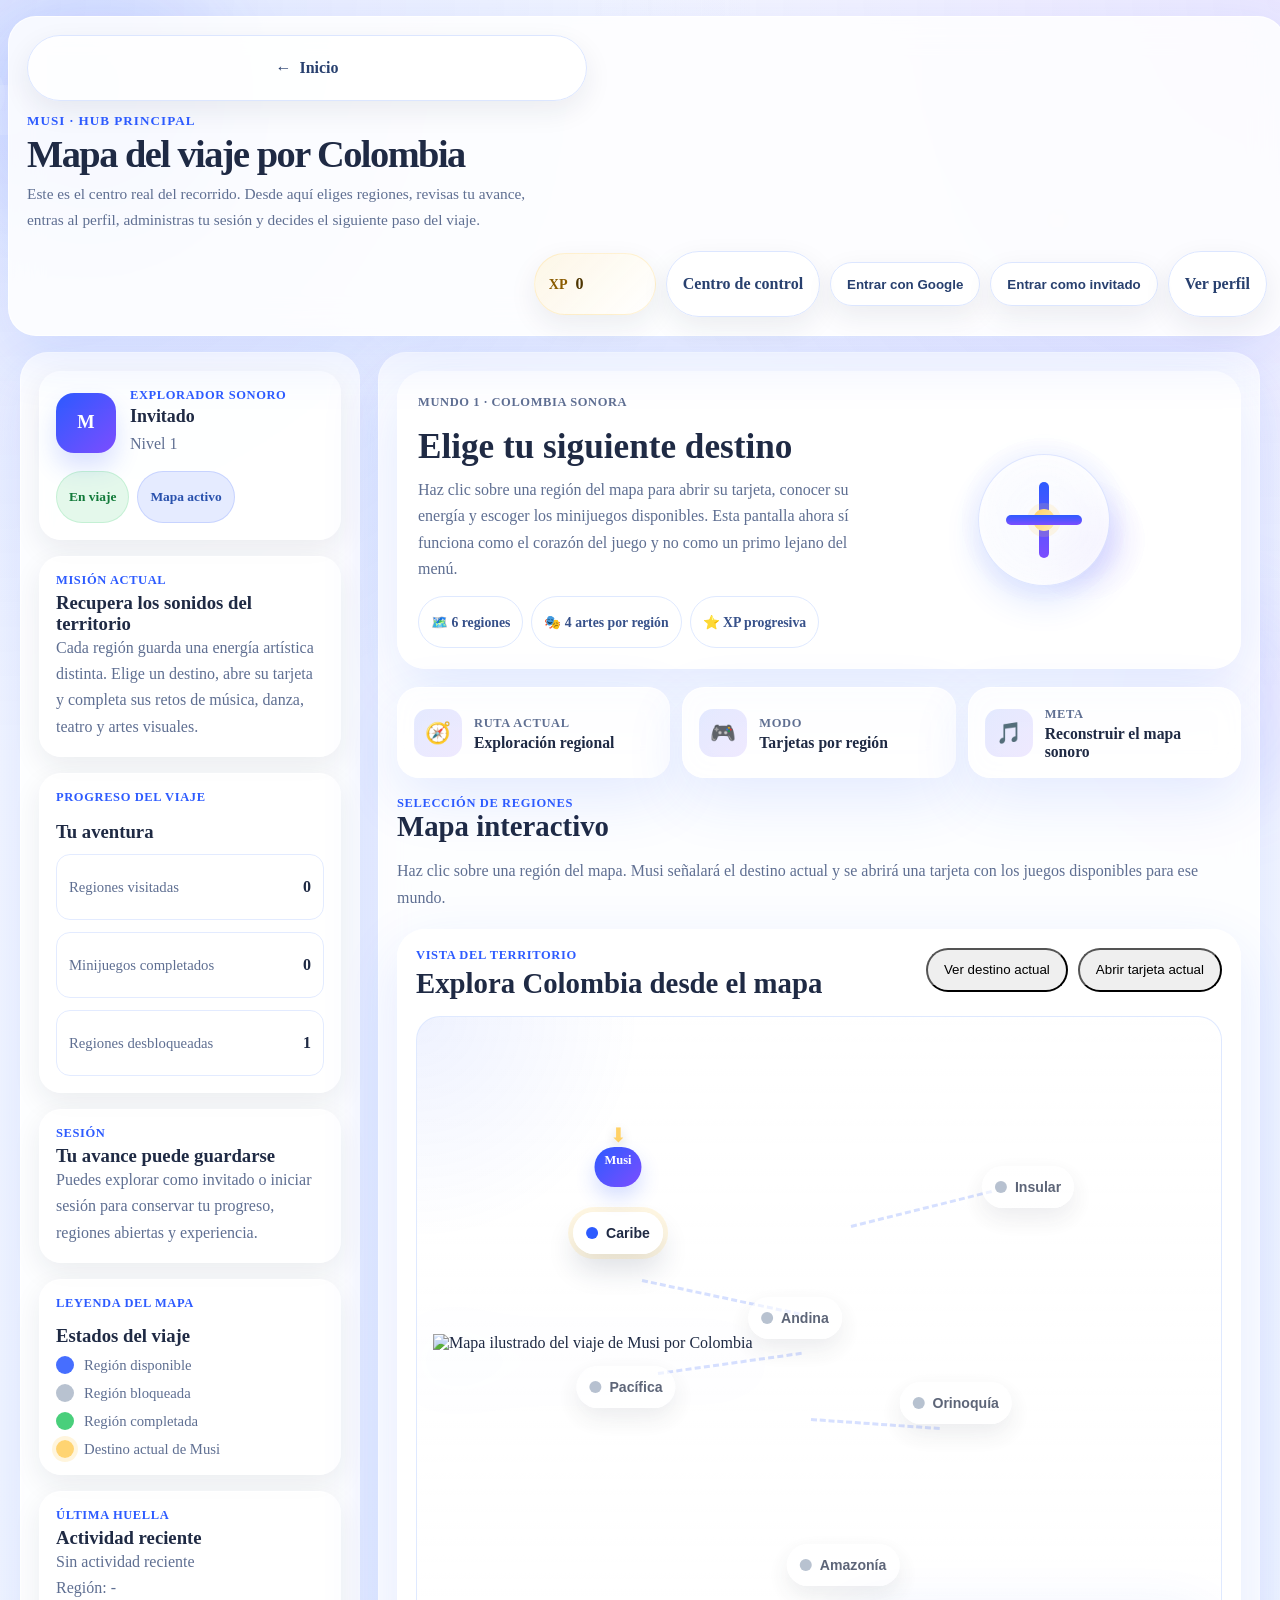
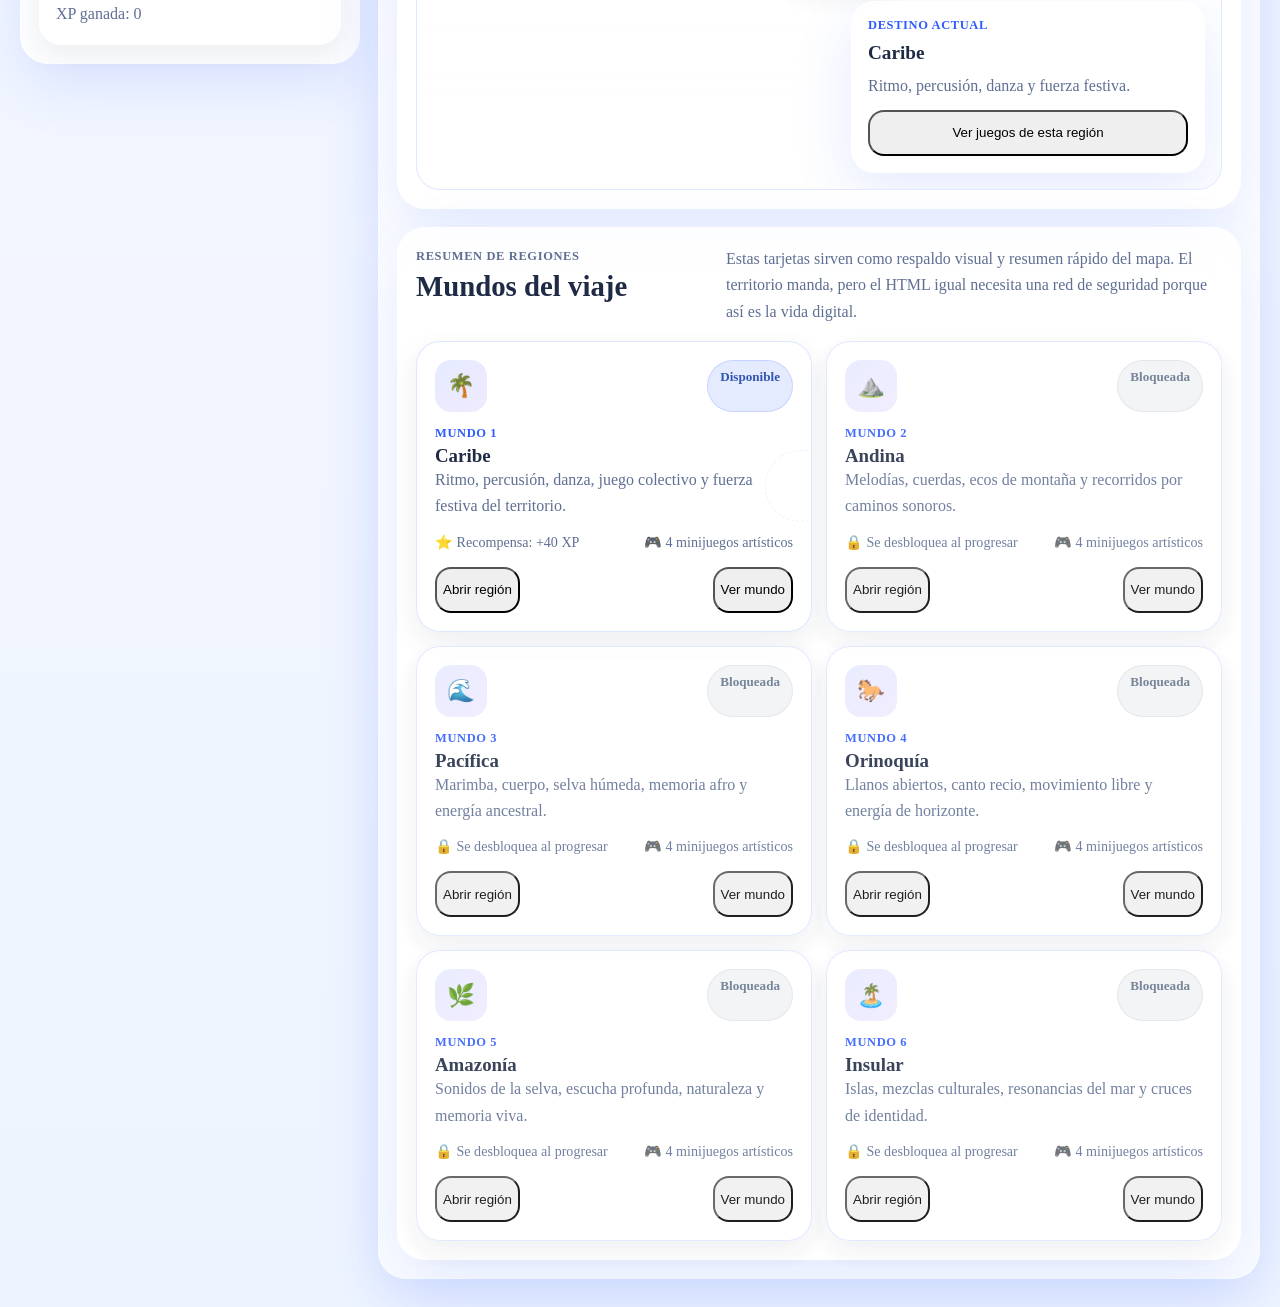
==== mapa.html @ c8068031 "Add files via upload" ====
<!DOCTYPE html>
<html lang="es">
<head>
  <meta charset="UTF-8" />
  <title>Musi | Mapa de aventura</title>
  <meta name="viewport" content="width=device-width, initial-scale=1.0" />
  <meta
    name="description"
    content="Explora el mapa de Musi y recorre las regiones de Colombia a través de minijuegos artísticos, progreso, sonido y descubrimiento cultural."
  />
  <meta name="theme-color" content="#2d5bff" />

  <!-- Estilos -->
  <link rel="stylesheet" href="css/styles.css" />
  <link rel="stylesheet" href="css/mapa.css" />
  <link rel="stylesheet" href="css/ui.css" />

  <!-- Fuentes -->
  <link rel="preconnect" href="https://fonts.googleapis.com" />
  <link rel="preconnect" href="https://fonts.gstatic.com" crossorigin />
  <link
    href="https://fonts.googleapis.com/css2?family=Fredoka:wght@400;500;600;700&family=Poppins:wght@300;400;500;600;700;800&display=swap"
    rel="stylesheet"
  />

  <!-- Favicon -->
  <link rel="icon" href="assets/favicon.png" />

  <style>
    :root {
      --map-page-text: #1f2a44;
      --map-page-text-soft: #5f6f92;
      --map-page-primary: #2d5bff;
      --map-page-violet: #7c4dff;
      --map-page-cyan: #11c5d9;
      --map-page-gold: #ffd166;
      --map-page-danger: #ef4444;
      --map-page-success: #22c55e;
      --map-page-warning: #f59e0b;

      --map-page-surface: rgba(255, 255, 255, 0.82);
      --map-page-surface-strong: rgba(255, 255, 255, 0.9);
      --map-page-border: rgba(255, 255, 255, 0.78);
      --map-page-shadow: 0 20px 60px rgba(45, 91, 255, 0.12);
      --map-page-shadow-soft: 0 10px 28px rgba(31, 42, 68, 0.08);

      --map-page-radius-xl: 28px;
      --map-page-radius-lg: 22px;
      --map-page-radius-md: 16px;
      --map-page-radius-sm: 12px;
    }

    body.map-page.game-map-page {
      color: var(--map-page-text);
      background:
        radial-gradient(circle at top left, rgba(45, 91, 255, 0.12), transparent 24%),
        radial-gradient(circle at top right, rgba(124, 77, 255, 0.10), transparent 22%),
        linear-gradient(180deg, #f6f8ff 0%, #eef4ff 100%);
    }

    body.map-page.is-routing {
      overflow: hidden;
      cursor: progress;
    }

    .map-scene-decor {
      position: fixed;
      inset: 0;
      z-index: 0;
      pointer-events: none;
      overflow: hidden;
    }

    .scene-cloud,
    .scene-glow,
    .scene-star {
      position: absolute;
      pointer-events: none;
    }

    .scene-cloud {
      width: 150px;
      height: 50px;
      border-radius: 999px;
      background: rgba(255, 255, 255, 0.46);
      box-shadow:
        28px -12px 0 6px rgba(255, 255, 255, 0.34),
        62px 4px 0 0 rgba(255, 255, 255, 0.4);
      opacity: 0.55;
      animation: mapCloudDrift 28s linear infinite;
    }

    .cloud-1 { top: 9%; left: -14%; }
    .cloud-2 { top: 22%; left: -18%; transform: scale(0.86); animation-duration: 34s; }
    .cloud-3 { top: 14%; right: -16%; transform: scale(0.74); animation-duration: 30s; }

    .scene-glow {
      border-radius: 50%;
      filter: blur(42px);
      opacity: 0.54;
    }

    .glow-1 {
      width: 260px;
      height: 260px;
      top: -26px;
      left: -30px;
      background: rgba(45, 91, 255, 0.16);
      animation: mapFloatGlow 12s ease-in-out infinite;
    }

    .glow-2 {
      width: 220px;
      height: 220px;
      right: -40px;
      bottom: 10%;
      background: rgba(124, 77, 255, 0.14);
      animation: mapFloatGlow 15s ease-in-out infinite reverse;
    }

    .scene-star {
      width: 8px;
      height: 8px;
      border-radius: 50%;
      background: rgba(255, 220, 150, 0.95);
      box-shadow: 0 0 12px rgba(255, 215, 140, 0.8);
      animation: mapTwinkle 3.4s ease-in-out infinite;
    }

    .star-1 { top: 16%; left: 16%; }
    .star-2 { top: 24%; right: 17%; animation-delay: 0.7s; }
    .star-3 { top: 34%; right: 24%; animation-delay: 1.2s; }
    .star-4 { top: 54%; left: 10%; animation-delay: 1.6s; }

    .map-header.game-hud {
      position: relative;
      z-index: 2;
      width: min(1400px, calc(100% - 24px));
      margin: 16px auto 0;
      padding: 18px;
      border-radius: var(--map-page-radius-xl);
      background: var(--map-page-surface);
      border: 1px solid var(--map-page-border);
      box-shadow: var(--map-page-shadow);
      backdrop-filter: blur(16px);
      -webkit-backdrop-filter: blur(16px);
      display: flex;
      align-items: flex-start;
      justify-content: space-between;
      gap: 18px;
      flex-wrap: wrap;
    }

    .hud-left {
      display: grid;
      gap: 12px;
      min-width: min(100%, 560px);
    }

    .hud-right {
      display: flex;
      align-items: center;
      justify-content: flex-end;
      gap: 10px;
      flex-wrap: wrap;
      margin-left: auto;
    }

    .hud-back-link,
    .hud-profile-link,
    .hud-utility-link,
    .hud-btn,
    .hud-primary-btn {
      min-height: 44px;
      display: inline-flex;
      align-items: center;
      justify-content: center;
      gap: 8px;
      padding: 10px 16px;
      border-radius: 999px;
      text-decoration: none;
      font-weight: 700;
      transition:
        transform 0.2s ease,
        box-shadow 0.2s ease,
        background-color 0.2s ease,
        border-color 0.2s ease,
        color 0.2s ease;
    }

    .hud-back-link,
    .hud-profile-link,
    .hud-utility-link,
    .hud-btn {
      color: #28406f;
      background: rgba(255, 255, 255, 0.78);
      border: 1px solid #dce6ff;
      box-shadow: var(--map-page-shadow-soft);
    }

    .hud-primary-btn {
      color: white;
      border: none;
      background: linear-gradient(135deg, var(--map-page-primary), var(--map-page-violet));
      box-shadow: 0 14px 28px rgba(45, 91, 255, 0.2);
      cursor: pointer;
    }

    .hud-back-link:hover,
    .hud-profile-link:hover,
    .hud-utility-link:hover,
    .hud-btn:hover,
    .hud-primary-btn:hover {
      transform: translateY(-1px);
    }

    .hud-back-icon {
      font-size: 1rem;
      line-height: 1;
    }

    .brand-block {
      display: grid;
      gap: 6px;
    }

    .brand-kicker {
      margin: 0;
      color: var(--map-page-primary);
      font-size: 0.82rem;
      font-weight: 800;
      letter-spacing: 0.08em;
      text-transform: uppercase;
    }

    .brand-title {
      margin: 0;
      font-size: clamp(1.6rem, 3vw, 2.5rem);
      line-height: 1.04;
      letter-spacing: -0.04em;
      color: var(--map-page-text);
    }

    .brand-subtitle {
      margin: 0;
      color: var(--map-page-text-soft);
      max-width: 70ch;
      line-height: 1.7;
      font-size: 0.96rem;
    }

    .xp-box-hud {
      min-width: 92px;
      min-height: 44px;
      padding: 8px 14px;
      border-radius: 999px;
      background: linear-gradient(135deg, rgba(255, 209, 102, 0.16), rgba(255, 255, 255, 0.9));
      border: 1px solid rgba(255, 209, 102, 0.26);
      box-shadow: var(--map-page-shadow-soft);
      display: inline-flex;
      align-items: center;
      gap: 8px;
    }

    .xp-label {
      color: #8a5b00;
      font-weight: 700;
      font-size: 0.88rem;
    }

    .xp-value {
      color: #4d3500;
      font-size: 1rem;
    }

    .hidden {
      display: none !important;
    }

    .map-layout.game-map-layout {
      position: relative;
      z-index: 1;
      width: min(1400px, calc(100% - 24px));
      margin: 16px auto 28px;
      display: grid;
      grid-template-columns: 340px minmax(0, 1fr);
      gap: 18px;
      align-items: start;
    }

    .player-sidebar,
    .map-board,
    .map-hero-card,
    .map-stat-card,
    .interactive-map-panel,
    .regions-summary-panel,
    .map-quick-card {
      background: var(--map-page-surface);
      border: 1px solid var(--map-page-border);
      box-shadow: var(--map-page-shadow);
      backdrop-filter: blur(14px);
      -webkit-backdrop-filter: blur(14px);
    }

    .player-sidebar {
      border-radius: var(--map-page-radius-xl);
      padding: 18px;
      display: grid;
      gap: 16px;
      position: sticky;
      top: 16px;
    }

    .map-main {
      min-width: 0;
    }

    .map-board.adventure-board {
      border-radius: var(--map-page-radius-xl);
      padding: 18px;
      display: grid;
      gap: 18px;
    }

    .player-card.hero-player-card,
    .story-panel,
    .progress-panel,
    .legend-panel,
    .recent-activity-panel,
    .session-panel {
      border-radius: var(--map-page-radius-lg);
      background: rgba(255, 255, 255, 0.74);
      border: 1px solid rgba(255, 255, 255, 0.8);
      box-shadow: var(--map-page-shadow-soft);
      padding: 16px;
    }

    .player-card-top {
      display: grid;
      grid-template-columns: auto 1fr;
      gap: 14px;
      align-items: center;
    }

    .avatar-circle {
      width: 60px;
      height: 60px;
      border-radius: 18px;
      display: grid;
      place-items: center;
      background: linear-gradient(135deg, var(--map-page-primary), var(--map-page-violet));
      color: #fff;
      font-weight: 800;
      font-size: 1.15rem;
      box-shadow: 0 14px 24px rgba(45, 91, 255, 0.18);
      overflow: hidden;
      text-transform: uppercase;
    }

    .avatar-circle img {
      width: 100%;
      height: 100%;
      object-fit: cover;
    }

    .player-meta {
      display: grid;
      gap: 4px;
      min-width: 0;
    }

    .player-label,
    .panel-kicker,
    .map-kicker,
    .quick-card-kicker,
    .modal-kicker,
    .region-world-label,
    .map-stat-label {
      margin: 0;
      color: var(--map-page-primary);
      font-size: 0.78rem;
      font-weight: 800;
      letter-spacing: 0.05em;
      text-transform: uppercase;
    }

    .player-name,
    .quick-card-title,
    .regions-main-title,
    .modal-title {
      margin: 0;
      line-height: 1.08;
      color: var(--map-page-text);
    }

    .player-name {
      font-size: 1.12rem;
      overflow-wrap: anywhere;
    }

    .player-level,
    .region-text,
    .quick-card-text,
    .modal-text,
    .story-panel p,
    .session-panel p,
    .recent-activity-panel p,
    .map-hero-copy p,
    .regions-main-text,
    .regions-summary-header p,
    .map-stat-card p {
      margin: 0;
      color: var(--map-page-text-soft);
      line-height: 1.65;
    }

    .player-status-strip {
      margin-top: 14px;
      display: flex;
      flex-wrap: wrap;
      gap: 8px;
    }

    .status-pill {
      min-height: 34px;
      padding: 8px 12px;
      border-radius: 999px;
      font-size: 0.84rem;
      font-weight: 700;
      display: inline-flex;
      align-items: center;
      gap: 8px;
    }

    .status-online {
      background: rgba(34, 197, 94, 0.12);
      color: #117a39;
      border: 1px solid rgba(34, 197, 94, 0.16);
    }

    .status-world {
      background: rgba(45, 91, 255, 0.12);
      color: #2951ad;
      border: 1px solid rgba(45, 91, 255, 0.16);
    }

    .progress-panel {
      display: grid;
      gap: 12px;
    }

    .progress-panel h3,
    .story-panel h3,
    .legend-panel h3,
    .recent-activity-panel h3,
    .map-hero-copy h2,
    .interactive-map-header h2,
    .regions-summary-header h2 {
      margin: 4px 0 0;
      color: var(--map-page-text);
      line-height: 1.14;
    }

    .progress-stat {
      display: flex;
      align-items: center;
      justify-content: space-between;
      gap: 12px;
      min-height: 44px;
      padding: 10px 12px;
      border-radius: 14px;
      background: rgba(255, 255, 255, 0.74);
      border: 1px solid #e3ebff;
      color: var(--map-page-text-soft);
      font-size: 0.92rem;
    }

    .progress-stat strong {
      color: var(--map-page-text);
      font-size: 1rem;
    }

    .legend-panel {
      display: grid;
      gap: 10px;
    }

    .legend-item {
      display: flex;
      align-items: center;
      gap: 10px;
      color: var(--map-page-text-soft);
      font-size: 0.92rem;
    }

    .legend-dot {
      width: 14px;
      height: 14px;
      border-radius: 50%;
      flex-shrink: 0;
      border: 2px solid transparent;
    }

    .legend-dot.unlocked {
      background: rgba(45, 91, 255, 0.88);
    }

    .legend-dot.locked {
      background: rgba(148, 163, 184, 0.66);
    }

    .legend-dot.completed {
      background: rgba(34, 197, 94, 0.82);
    }

    .legend-dot.current {
      background: rgba(255, 209, 102, 0.92);
      box-shadow: 0 0 0 4px rgba(255, 209, 102, 0.22);
    }

    .map-hero-card {
      border-radius: var(--map-page-radius-xl);
      padding: 20px;
      display: grid;
      grid-template-columns: minmax(0, 1.1fr) minmax(220px, 0.9fr);
      gap: 18px;
      align-items: center;
    }

    .map-hero-copy {
      display: grid;
      gap: 10px;
    }

    .map-hero-copy h2 {
      font-size: clamp(1.5rem, 3vw, 2.2rem);
    }

    .map-hero-badges {
      display: flex;
      flex-wrap: wrap;
      gap: 8px;
      margin-top: 4px;
    }

    .hero-badge,
    .modal-meta-pill {
      min-height: 34px;
      padding: 8px 12px;
      border-radius: 999px;
      background: rgba(255, 255, 255, 0.8);
      border: 1px solid #dfe9ff;
      color: #37518a;
      font-size: 0.86rem;
      font-weight: 700;
      display: inline-flex;
      align-items: center;
      gap: 8px;
    }

    .map-hero-figure {
      min-height: 180px;
      position: relative;
      display: grid;
      place-items: center;
    }

    .hero-orb {
      position: absolute;
      border-radius: 50%;
      filter: blur(10px);
      opacity: 0.9;
    }

    .hero-orb-1 {
      width: 170px;
      height: 170px;
      background: radial-gradient(circle, rgba(45, 91, 255, 0.24), transparent 68%);
    }

    .hero-orb-2 {
      width: 120px;
      height: 120px;
      background: radial-gradient(circle, rgba(124, 77, 255, 0.2), transparent 70%);
      transform: translate(40px, 20px);
    }

    .hero-compass {
      width: 130px;
      height: 130px;
      border-radius: 50%;
      position: relative;
      border: 1px solid rgba(45, 91, 255, 0.14);
      background:
        radial-gradient(circle at center, rgba(255,255,255,0.95), rgba(255,255,255,0.74) 55%, rgba(255,255,255,0.32) 100%);
      box-shadow:
        inset 0 12px 28px rgba(255,255,255,0.44),
        0 16px 34px rgba(45, 91, 255, 0.14);
    }

    .hero-compass::before,
    .hero-compass::after {
      content: "";
      position: absolute;
      left: 50%;
      top: 50%;
      transform: translate(-50%, -50%);
      border-radius: 999px;
      background: linear-gradient(180deg, var(--map-page-primary), var(--map-page-violet));
    }

    .hero-compass::before {
      width: 10px;
      height: 76px;
    }

    .hero-compass::after {
      width: 76px;
      height: 10px;
    }

    .compass-core {
      position: absolute;
      inset: 50%;
      width: 22px;
      height: 22px;
      transform: translate(-50%, -50%);
      border-radius: 50%;
      background: linear-gradient(135deg, var(--map-page-gold), #ffefb3);
      box-shadow: 0 0 0 6px rgba(255, 209, 102, 0.16);
    }

    .map-stats-strip {
      display: grid;
      grid-template-columns: repeat(3, minmax(0, 1fr));
      gap: 12px;
    }

    .map-stat-card {
      border-radius: var(--map-page-radius-lg);
      padding: 16px;
      display: grid;
      grid-template-columns: auto 1fr;
      gap: 12px;
      align-items: center;
    }

    .map-stat-icon {
      width: 48px;
      height: 48px;
      border-radius: 14px;
      display: grid;
      place-items: center;
      background: linear-gradient(135deg, rgba(45, 91, 255, 0.12), rgba(124, 77, 255, 0.12));
      font-size: 1.3rem;
    }

    .map-stat-card strong {
      color: var(--map-page-text);
      font-size: 0.98rem;
    }

    .regions-section-header,
    .interactive-map-header,
    .regions-summary-header,
    .region-modal-games-header {
      display: flex;
      align-items: flex-start;
      justify-content: space-between;
      gap: 16px;
      flex-wrap: wrap;
    }

    .regions-main-title,
    .interactive-map-header h2,
    .regions-summary-header h2 {
      font-size: clamp(1.35rem, 2.5vw, 1.8rem);
    }

    .interactive-map-panel,
    .regions-summary-panel {
      border-radius: var(--map-page-radius-xl);
      padding: 18px;
    }

    .interactive-map-actions {
      display: flex;
      gap: 10px;
      flex-wrap: wrap;
    }

    .map-action-btn {
      min-height: 44px;
      border-radius: 999px;
      padding: 10px 16px;
    }

    .interactive-map-stage {
      position: relative;
      margin-top: 16px;
      border-radius: 24px;
      padding: 16px;
      background:
        radial-gradient(circle at top left, rgba(45, 91, 255, 0.08), transparent 20%),
        linear-gradient(180deg, rgba(255,255,255,0.76), rgba(255,255,255,0.58));
      border: 1px solid rgba(220, 231, 255, 0.9);
      min-height: 740px;
      overflow: hidden;
    }

    .interactive-map-figure {
      margin: 0;
      position: relative;
      z-index: 1;
      width: 100%;
      min-height: 620px;
      display: grid;
      place-items: center;
    }

    .interactive-map-image {
      width: min(100%, 920px);
      max-width: 100%;
      height: auto;
      object-fit: contain;
      user-select: none;
      pointer-events: none;
      filter: drop-shadow(0 18px 32px rgba(45, 91, 255, 0.14));
    }

    .map-routes-layer {
      position: absolute;
      inset: 0;
      z-index: 2;
      pointer-events: none;
    }

    .map-route {
      position: absolute;
      border-top: 3px dashed rgba(45, 91, 255, 0.24);
      transform-origin: left center;
      opacity: 0.8;
    }

    .route-1 { top: 34%; left: 28%; width: 20%; transform: rotate(12deg); }
    .route-2 { top: 46%; left: 30%; width: 18%; transform: rotate(-8deg); }
    .route-3 { top: 52%; left: 49%; width: 16%; transform: rotate(4deg); }
    .route-4 { top: 27%; left: 54%; width: 18%; transform: rotate(-14deg); }

    .map-hotspots-layer {
      position: absolute;
      inset: 0;
      z-index: 3;
    }

    .map-hotspot {
      position: absolute;
      transform: translate(-50%, -50%);
      display: inline-flex;
      align-items: center;
      gap: 8px;
      min-height: 42px;
      padding: 8px 12px;
      border-radius: 999px;
      border: 1px solid rgba(255,255,255,0.9);
      background: rgba(255,255,255,0.92);
      color: var(--map-page-text);
      box-shadow: 0 10px 24px rgba(31, 42, 68, 0.12);
      cursor: pointer;
      transition:
        transform 0.2s ease,
        box-shadow 0.2s ease,
        background-color 0.2s ease,
        border-color 0.2s ease,
        opacity 0.2s ease;
    }

    .map-hotspot:hover {
      transform: translate(-50%, -52%);
      box-shadow: 0 16px 28px rgba(31, 42, 68, 0.16);
    }

    .map-hotspot.is-locked {
      opacity: 0.72;
      background: rgba(255,255,255,0.82);
    }

    .map-hotspot.is-current {
      box-shadow: 0 0 0 5px rgba(255, 209, 102, 0.18), 0 16px 28px rgba(31, 42, 68, 0.14);
    }

    .map-hotspot-dot {
      width: 12px;
      height: 12px;
      border-radius: 50%;
      flex-shrink: 0;
      background: var(--map-page-primary);
    }

    .map-hotspot.is-locked .map-hotspot-dot {
      background: rgba(148, 163, 184, 0.92);
    }

    .map-hotspot-label {
      font-size: 0.88rem;
      font-weight: 700;
      white-space: nowrap;
    }

    .map-traveler-indicator {
      position: absolute;
      z-index: 4;
      top: 22%;
      left: 25%;
      transform: translate(-50%, -100%);
      display: grid;
      justify-items: center;
      gap: 2px;
      pointer-events: none;
      transition: top 0.3s ease, left 0.3s ease;
    }

    .traveler-arrow {
      font-size: 1.25rem;
      line-height: 1;
      color: var(--map-page-gold);
      text-shadow: 0 4px 12px rgba(0, 0, 0, 0.18);
      animation: travelerBounce 1.8s ease-in-out infinite;
    }

    .traveler-badge {
      min-height: 28px;
      padding: 6px 10px;
      border-radius: 999px;
      background: linear-gradient(135deg, var(--map-page-primary), var(--map-page-violet));
      color: white;
      font-size: 0.78rem;
      font-weight: 800;
      box-shadow: 0 10px 20px rgba(45, 91, 255, 0.2);
    }

    .map-quick-card {
      position: absolute;
      right: 16px;
      bottom: 16px;
      z-index: 5;
      width: min(100%, 320px);
      border-radius: 24px;
      padding: 16px;
      display: grid;
      gap: 10px;
      background: rgba(255, 255, 255, 0.9);
    }

    .quick-card-title {
      font-size: 1.2rem;
    }

    .quick-card-btn {
      min-height: 46px;
      border-radius: 16px;
    }

    .regions-summary-header p,
    .region-modal-games-header p {
      max-width: 62ch;
    }

    .regions-grid.game-regions-grid {
      display: grid;
      grid-template-columns: repeat(2, minmax(0, 1fr));
      gap: 14px;
      margin-top: 16px;
    }

    .region-card {
      border-radius: 24px;
      padding: 18px;
      background: rgba(255, 255, 255, 0.8);
      border: 1px solid rgba(222, 231, 255, 0.96);
      box-shadow: var(--map-page-shadow-soft);
      display: grid;
      gap: 14px;
      position: relative;
      overflow: hidden;
    }

    .region-card.locked {
      opacity: 0.88;
    }

    .region-card-top,
    .region-meta,
    .region-actions,
    .region-modal-meta,
    .region-game-card-top,
    .region-game-card-actions {
      display: flex;
      align-items: center;
      justify-content: space-between;
      gap: 10px;
      flex-wrap: wrap;
    }

    .region-icon {
      width: 52px;
      height: 52px;
      border-radius: 16px;
      display: grid;
      place-items: center;
      font-size: 1.4rem;
      background: linear-gradient(135deg, rgba(45, 91, 255, 0.12), rgba(124, 77, 255, 0.12));
    }

    .region-status,
    .modal-region-status {
      min-height: 34px;
      padding: 8px 12px;
      border-radius: 999px;
      font-size: 0.82rem;
      font-weight: 800;
      background: rgba(45, 91, 255, 0.12);
      color: #3156b0;
      border: 1px solid rgba(45, 91, 255, 0.16);
    }

    .region-card.locked .region-status {
      background: rgba(148, 163, 184, 0.14);
      color: #64748b;
      border-color: rgba(148, 163, 184, 0.18);
    }

    .region-title {
      margin: 4px 0 0;
      font-size: 1.18rem;
      color: var(--map-page-text);
    }

    .region-meta {
      color: var(--map-page-text-soft);
      font-size: 0.88rem;
    }

    .region-actions {
      margin-top: 2px;
    }

    .region-play-btn,
    .region-info-btn,
    .region-game-link {
      min-height: 46px;
      border-radius: 16px;
    }

    .region-path {
      position: absolute;
      width: 70px;
      height: 70px;
      border-radius: 50%;
      border: 1px dashed rgba(45, 91, 255, 0.18);
      opacity: 0.5;
      pointer-events: none;
    }

    .region-path-right {
      right: -26px;
      top: 50%;
      transform: translateY(-50%);
    }

    .region-modal {
      position: fixed;
      inset: 0;
      z-index: 30;
      display: grid;
      place-items: center;
      padding: 20px;
    }

    .region-modal.hidden {
      display: none;
    }

    .region-modal-backdrop {
      position: absolute;
      inset: 0;
      background: rgba(12, 20, 36, 0.5);
      backdrop-filter: blur(8px);
      -webkit-backdrop-filter: blur(8px);
    }

    .region-modal-card {
      position: relative;
      z-index: 1;
      width: min(100%, 1120px);
      max-height: calc(100vh - 40px);
      overflow: auto;
      border-radius: 30px;
      background: rgba(255,255,255,0.96);
      border: 1px solid rgba(255,255,255,0.82);
      box-shadow: 0 28px 80px rgba(24, 34, 54, 0.2);
      padding: 24px;
    }

    .modal-close {
      position: absolute;
      top: 14px;
      right: 14px;
      width: 42px;
      height: 42px;
      border-radius: 50%;
      border: 1px solid #dde6fb;
      background: #f7f9ff;
      color: #3b4b6a;
      font-size: 1.4rem;
      line-height: 1;
      cursor: pointer;
    }

    .region-modal-header {
      display: grid;
      gap: 12px;
      padding-right: 40px;
    }

    .region-modal-badge-wrap {
      display: flex;
      align-items: center;
      gap: 10px;
      flex-wrap: wrap;
    }

    .region-modal-content {
      display: grid;
      grid-template-columns: minmax(0, 0.9fr) minmax(0, 1.1fr);
      gap: 18px;
      margin-top: 18px;
    }

    .region-modal-story,
    .region-modal-games {
      border-radius: 22px;
      background: rgba(247, 250, 255, 0.92);
      border: 1px solid #e3ebff;
      padding: 18px;
    }

    .region-modal-story h4,
    .region-modal-games h4 {
      margin: 4px 0 0;
      color: var(--map-page-text);
    }

    .region-modal-story p {
      margin: 12px 0 0;
      color: var(--map-page-text-soft);
      line-height: 1.78;
    }

    .region-games-grid {
      margin-top: 16px;
      display: grid;
      grid-template-columns: repeat(2, minmax(0, 1fr));
      gap: 12px;
    }

    .region-game-card {
      border-radius: 20px;
      background: rgba(255,255,255,0.96);
      border: 1px solid #e1e9ff;
      box-shadow: var(--map-page-shadow-soft);
      padding: 16px;
      display: grid;
      gap: 12px;
    }

    .region-game-art,
    .region-game-xp {
      min-height: 30px;
      padding: 6px 10px;
      border-radius: 999px;
      font-size: 0.8rem;
      font-weight: 700;
      display: inline-flex;
      align-items: center;
      justify-content: center;
    }

    .region-game-art {
      background: rgba(45, 91, 255, 0.1);
      color: #3156b0;
    }

    .region-game-xp {
      background: rgba(255, 209, 102, 0.14);
      color: #825800;
    }

    .region-game-title {
      margin: 0;
      font-size: 1rem;
      color: var(--map-page-text);
    }

    .region-game-description {
      margin: 6px 0 0;
      color: var(--map-page-text-soft);
      line-height: 1.6;
      font-size: 0.92rem;
    }

    .toast {
      position: fixed;
      left: 50%;
      bottom: 20px;
      transform: translateX(-50%);
      z-index: 50;
      min-width: min(100% - 24px, 340px);
      max-width: 520px;
      padding: 14px 16px;
      border-radius: 18px;
      background: rgba(31, 42, 68, 0.94);
      color: #fff;
      box-shadow: 0 18px 34px rgba(17, 24, 39, 0.24);
      text-align: center;
      font-size: 0.94rem;
      line-height: 1.6;
    }

    .toast.is-warning {
      background: rgba(180, 83, 9, 0.94);
    }

    .route-overlay {
      position: fixed;
      inset: 0;
      z-index: 40;
      display: grid;
      place-items: center;
      padding: 20px;
      background:
        radial-gradient(circle at top, rgba(45, 91, 255, 0.18), transparent 24%),
        linear-gradient(180deg, rgba(10, 17, 35, 0.82), rgba(10, 17, 35, 0.92));
      color: #fff;
      opacity: 0;
      visibility: hidden;
      pointer-events: none;
      transition: opacity 0.24s ease, visibility 0.24s ease;
    }

    .route-overlay.show {
      opacity: 1;
      visibility: visible;
      pointer-events: auto;
    }

    .route-card {
      width: min(100%, 420px);
      padding: 28px 24px;
      border-radius: 26px;
      text-align: center;
      background: rgba(19, 28, 52, 0.78);
      border: 1px solid rgba(255, 255, 255, 0.14);
      box-shadow: 0 20px 60px rgba(0, 0, 0, 0.26);
      backdrop-filter: blur(14px);
      -webkit-backdrop-filter: blur(14px);
    }

    .route-spinner {
      width: 58px;
      height: 58px;
      margin: 0 auto 18px;
      border-radius: 50%;
      border: 4px solid rgba(255, 255, 255, 0.18);
      border-top-color: #ffffff;
      animation: spin 0.95s linear infinite;
    }

    .route-title {
      margin: 0;
      font-size: 1.16rem;
      font-weight: 700;
    }

    .route-text {
      margin: 10px 0 0;
      color: rgba(229, 236, 255, 0.82);
      line-height: 1.6;
      font-size: 0.95rem;
    }

    .sr-only {
      position: absolute;
      width: 1px;
      height: 1px;
      padding: 0;
      margin: -1px;
      overflow: hidden;
      clip: rect(0, 0, 0, 0);
      white-space: nowrap;
      border: 0;
    }

    @keyframes spin {
      to {
        transform: rotate(360deg);
      }
    }

    @keyframes travelerBounce {
      0%, 100% {
        transform: translateY(0);
      }
      50% {
        transform: translateY(4px);
      }
    }

    @keyframes mapCloudDrift {
      0% { transform: translateX(0); }
      100% { transform: translateX(135vw); }
    }

    @keyframes mapFloatGlow {
      0%, 100% { transform: translateY(0) translateX(0); }
      50% { transform: translateY(-12px) translateX(10px); }
    }

    @keyframes mapTwinkle {
      0%, 100% {
        opacity: 0.42;
        transform: scale(0.92);
      }
      50% {
        opacity: 1;
        transform: scale(1.12);
      }
    }

    @media (max-width: 1220px) {
      .map-layout.game-map-layout {
        grid-template-columns: 1fr;
      }

      .player-sidebar {
        position: static;
        grid-template-columns: repeat(2, minmax(0, 1fr));
        align-items: start;
      }
    }

    @media (max-width: 960px) {
      .map-hero-card,
      .region-modal-content {
        grid-template-columns: 1fr;
      }

      .map-stats-strip,
      .regions-grid.game-regions-grid,
      .region-games-grid {
        grid-template-columns: 1fr;
      }

      .interactive-map-stage {
        min-height: 640px;
      }

      .map-quick-card {
        position: relative;
        right: auto;
        bottom: auto;
        width: 100%;
        margin-top: 16px;
      }
    }

    @media (max-width: 760px) {
      .map-header.game-hud,
      .map-layout.game-map-layout {
        width: min(100% - 16px, 1400px);
      }

      .player-sidebar {
        grid-template-columns: 1fr;
      }

      .hud-right {
        width: 100%;
        justify-content: flex-start;
      }

      .interactive-map-stage {
        min-height: 560px;
        padding: 12px;
      }

      .interactive-map-image {
        width: 100%;
      }

      .map-hotspot {
        min-height: 38px;
        padding: 7px 10px;
      }

      .map-hotspot-label {
        font-size: 0.8rem;
      }
    }

    @media (prefers-reduced-motion: reduce) {
      .route-spinner,
      .traveler-arrow,
      .scene-cloud,
      .scene-glow,
      .scene-star {
        animation: none !important;
      }
    }
  </style>
</head>

<body class="map-page game-map-page">
  <div class="background background-map" aria-hidden="true"></div>

  <!-- =========================
       CAPAS DECORATIVAS
  ========================== -->
  <div class="map-scene-decor" aria-hidden="true">
    <span class="scene-cloud cloud-1"></span>
    <span class="scene-cloud cloud-2"></span>
    <span class="scene-cloud cloud-3"></span>
    <span class="scene-glow glow-1"></span>
    <span class="scene-glow glow-2"></span>
    <span class="scene-star star-1"></span>
    <span class="scene-star star-2"></span>
    <span class="scene-star star-3"></span>
    <span class="scene-star star-4"></span>
  </div>

  <!-- =========================
       HUD / HEADER SUPERIOR
  ========================== -->
  <header class="map-header game-hud">
    <div class="hud-left">
      <a href="index.html" class="hud-back-link" aria-label="Volver al inicio de Musi">
        <span class="hud-back-icon" aria-hidden="true">←</span>
        <span>Inicio</span>
      </a>

      <div class="brand-block">
        <p class="brand-kicker">MUSI · HUB PRINCIPAL</p>
        <h1 class="brand-title">Mapa del viaje por Colombia</h1>
        <p class="brand-subtitle">
          Este es el centro real del recorrido. Desde aquí eliges regiones, revisas tu avance,
          entras al perfil, administras tu sesión y decides el siguiente paso del viaje.
        </p>
      </div>
    </div>

    <div class="topbar-actions hud-right">
      <div class="xp-box xp-box-hud" id="xpBox" aria-label="Experiencia acumulada">
        <span class="xp-label">XP</span>
        <strong class="xp-value" id="xpValue">0</strong>
      </div>

      <a href="menu.html" class="hud-utility-link" title="Abrir centro de control">
        Centro de control
      </a>

      <button
        id="loginGoogleBtn"
        class="hud-btn"
        type="button"
        title="Iniciar sesión con Google"
      >
        Entrar con Google
      </button>

      <button
        id="loginGuestBtn"
        class="hud-btn"
        type="button"
        title="Entrar como invitado"
      >
        Entrar como invitado
      </button>

      <button
        id="logoutBtn"
        class="hud-btn hidden"
        type="button"
        title="Cerrar sesión"
      >
        Cerrar sesión
      </button>

      <a href="perfil.html" class="hud-profile-link" id="profileLink">
        Ver perfil
      </a>
    </div>
  </header>

  <!-- =========================
       CONTENIDO PRINCIPAL
  ========================== -->
  <main class="map-layout game-map-layout">
    <!-- =========================
         PANEL IZQUIERDO / HUD JUGADOR
    ========================== -->
    <aside class="sidebar-panel player-sidebar" aria-label="Panel lateral del jugador">
      <section class="player-card hero-player-card" id="playerCard">
        <div class="player-card-top">
          <div class="avatar-circle" id="playerAvatar" aria-hidden="true">M</div>

          <div class="player-meta">
            <p class="player-label">Explorador sonoro</p>
            <h2 class="player-name" id="playerName">Invitado</h2>
            <p class="player-level" id="playerLevel">Nivel 1</p>
          </div>
        </div>

        <div class="player-status-strip">
          <span class="status-pill status-online">En viaje</span>
          <span class="status-pill status-world">Mapa activo</span>
        </div>
      </section>

      <section class="story-panel mission-panel">
        <div class="panel-kicker">Misión actual</div>
        <h3>Recupera los sonidos del territorio</h3>
        <p>
          Cada región guarda una energía artística distinta. Elige un destino, abre su tarjeta y completa
          sus retos de música, danza, teatro y artes visuales.
        </p>
      </section>

      <section class="progress-panel game-progress-panel">
        <div class="panel-kicker">Progreso del viaje</div>
        <h3>Tu aventura</h3>

        <div class="progress-stat">
          <span>Regiones visitadas</span>
          <strong id="visitedRegionsCount">0</strong>
        </div>

        <div class="progress-stat">
          <span>Minijuegos completados</span>
          <strong id="completedGamesCount">0</strong>
        </div>

        <div class="progress-stat">
          <span>Regiones desbloqueadas</span>
          <strong id="unlockedRegionsCount">1</strong>
        </div>
      </section>

      <section class="story-panel session-panel" id="guestHintPanel">
        <div class="panel-kicker">Sesión</div>
        <h3>Tu avance puede guardarse</h3>
        <p id="guestHintText">
          Puedes explorar como invitado o iniciar sesión para conservar tu progreso, regiones abiertas y experiencia.
        </p>
      </section>

      <section class="legend-panel game-legend-panel">
        <div class="panel-kicker">Leyenda del mapa</div>
        <h3>Estados del viaje</h3>

        <div class="legend-item">
          <span class="legend-dot unlocked"></span>
          <span>Región disponible</span>
        </div>

        <div class="legend-item">
          <span class="legend-dot locked"></span>
          <span>Región bloqueada</span>
        </div>

        <div class="legend-item">
          <span class="legend-dot completed"></span>
          <span>Región completada</span>
        </div>

        <div class="legend-item">
          <span class="legend-dot current"></span>
          <span>Destino actual de Musi</span>
        </div>
      </section>

      <section class="story-panel recent-activity-panel">
        <div class="panel-kicker">Última huella</div>
        <h3>Actividad reciente</h3>
        <p id="lastGameName">Sin actividad reciente</p>
        <p id="lastGameRegion">Región: -</p>
        <p id="lastGameXP">XP ganada: 0</p>
      </section>
    </aside>

    <!-- =========================
         MAPA PRINCIPAL
    ========================== -->
    <section class="map-main game-map-main" aria-labelledby="interactiveMapTitle">
      <div class="map-board adventure-board">
        <!-- HERO CENTRAL -->
        <section class="map-hero-card">
          <div class="map-hero-copy">
            <p class="map-kicker">Mundo 1 · Colombia sonora</p>
            <h2>Elige tu siguiente destino</h2>
            <p>
              Haz clic sobre una región del mapa para abrir su tarjeta, conocer su energía
              y escoger los minijuegos disponibles. Esta pantalla ahora sí funciona como el
              corazón del juego y no como un primo lejano del menú.
            </p>

            <div class="map-hero-badges">
              <span class="hero-badge">🗺️ 6 regiones</span>
              <span class="hero-badge">🎭 4 artes por región</span>
              <span class="hero-badge">⭐ XP progresiva</span>
            </div>
          </div>

          <div class="map-hero-figure" aria-hidden="true">
            <div class="hero-orb hero-orb-1"></div>
            <div class="hero-orb hero-orb-2"></div>
            <div class="hero-compass">
              <span class="compass-core"></span>
            </div>
          </div>
        </section>

        <!-- RESUMEN RÁPIDO -->
        <section class="map-stats-strip" aria-label="Resumen rápido del viaje">
          <article class="map-stat-card">
            <span class="map-stat-icon">🧭</span>
            <div>
              <p class="map-stat-label">Ruta actual</p>
              <strong id="currentRouteLabel">Exploración regional</strong>
            </div>
          </article>

          <article class="map-stat-card">
            <span class="map-stat-icon">🎮</span>
            <div>
              <p class="map-stat-label">Modo</p>
              <strong>Tarjetas por región</strong>
            </div>
          </article>

          <article class="map-stat-card">
            <span class="map-stat-icon">🎵</span>
            <div>
              <p class="map-stat-label">Meta</p>
              <strong>Reconstruir el mapa sonoro</strong>
            </div>
          </article>
        </section>

        <!-- TÍTULO DE SECCIÓN -->
        <section class="regions-section-header">
          <div>
            <p class="map-kicker">Selección de regiones</p>
            <h2 class="regions-main-title">Mapa interactivo</h2>
          </div>
          <p class="regions-main-text">
            Haz clic sobre una región del mapa. Musi señalará el destino actual y se abrirá una tarjeta
            con los juegos disponibles para ese mundo.
          </p>
        </section>

        <!-- =========================
             MAPA VISUAL CON HOTSPOTS
        ========================== -->
        <section class="interactive-map-panel" aria-labelledby="interactiveMapTitle">
          <div class="interactive-map-header">
            <div>
              <p class="map-kicker">Vista del territorio</p>
              <h2 id="interactiveMapTitle">Explora Colombia desde el mapa</h2>
            </div>

            <div class="interactive-map-actions">
              <button
                class="secondary-btn map-action-btn"
                type="button"
                id="focusCurrentRegionBtn"
              >
                Ver destino actual
              </button>

              <button
                class="secondary-btn map-action-btn"
                type="button"
                id="openCurrentRegionBtn"
              >
                Abrir tarjeta actual
              </button>
            </div>
          </div>

          <div
            class="interactive-map-stage"
            id="interactiveMapStage"
            aria-label="Mapa interactivo de las regiones de Colombia"
          >
            <!-- Imagen del mapa -->
            <figure class="interactive-map-figure">
              <img
                src="assets/mapa-colombia-musi.png"
                alt="Mapa ilustrado del viaje de Musi por Colombia"
                class="interactive-map-image"
                id="interactiveMapImage"
              />
            </figure>

            <!-- Caminos decorativos -->
            <div class="map-routes-layer" aria-hidden="true">
              <span class="map-route route-1"></span>
              <span class="map-route route-2"></span>
              <span class="map-route route-3"></span>
              <span class="map-route route-4"></span>
            </div>

            <!-- Indicador de Musi / flecha -->
            <div
              class="map-traveler-indicator"
              id="mapTravelerIndicator"
              aria-hidden="true"
              data-current-region="caribe"
            >
              <span class="traveler-arrow">⬇</span>
              <span class="traveler-badge">Musi</span>
            </div>

            <!-- Hotspots -->
            <div class="map-hotspots-layer" id="mapHotspotsLayer">
              <button
                class="map-hotspot is-unlocked is-current"
                type="button"
                id="hotspot-caribe"
                data-region="caribe"
                data-status="available"
                aria-label="Abrir Caribe"
                style="top: 28%; left: 25%;"
              >
                <span class="map-hotspot-dot"></span>
                <span class="map-hotspot-label">Caribe</span>
              </button>

              <button
                class="map-hotspot is-locked"
                type="button"
                id="hotspot-andina"
                data-region="andina"
                data-status="locked"
                aria-label="Abrir Andina"
                style="top: 39%; left: 47%;"
              >
                <span class="map-hotspot-dot"></span>
                <span class="map-hotspot-label">Andina</span>
              </button>

              <button
                class="map-hotspot is-locked"
                type="button"
                id="hotspot-pacifica"
                data-region="pacifica"
                data-status="locked"
                aria-label="Abrir Pacífica"
                style="top: 48%; left: 26%;"
              >
                <span class="map-hotspot-dot"></span>
                <span class="map-hotspot-label">Pacífica</span>
              </button>

              <button
                class="map-hotspot is-locked"
                type="button"
                id="hotspot-orinoquia"
                data-region="orinoquia"
                data-status="locked"
                aria-label="Abrir Orinoquía"
                style="top: 50%; left: 67%;"
              >
                <span class="map-hotspot-dot"></span>
                <span class="map-hotspot-label">Orinoquía</span>
              </button>

              <button
                class="map-hotspot is-locked"
                type="button"
                id="hotspot-amazonia"
                data-region="amazonia"
                data-status="locked"
                aria-label="Abrir Amazonía"
                style="top: 71%; left: 53%;"
              >
                <span class="map-hotspot-dot"></span>
                <span class="map-hotspot-label">Amazonía</span>
              </button>

              <button
                class="map-hotspot is-locked"
                type="button"
                id="hotspot-insular"
                data-region="insular"
                data-status="locked"
                aria-label="Abrir Insular"
                style="top: 22%; left: 76%;"
              >
                <span class="map-hotspot-dot"></span>
                <span class="map-hotspot-label">Insular</span>
              </button>
            </div>

            <!-- Tarjeta rápida actual -->
            <aside class="map-quick-card" id="mapQuickCard" aria-live="polite">
              <p class="quick-card-kicker">Destino actual</p>
              <h3 class="quick-card-title" id="quickCardTitle">Caribe</h3>
              <p class="quick-card-text" id="quickCardText">
                Ritmo, percusión, danza y fuerza festiva.
              </p>
              <button
                class="primary-btn quick-card-btn"
                type="button"
                id="quickCardOpenBtn"
              >
                Ver juegos de esta región
              </button>
            </aside>
          </div>
        </section>

        <!-- =========================
             RESUMEN DE REGIONES
        ========================== -->
        <section class="regions-summary-panel">
          <div class="regions-summary-header">
            <div>
              <p class="map-kicker">Resumen de regiones</p>
              <h2>Mundos del viaje</h2>
            </div>
            <p>
              Estas tarjetas sirven como respaldo visual y resumen rápido del mapa. El territorio manda,
              pero el HTML igual necesita una red de seguridad porque así es la vida digital.
            </p>
          </div>

          <div class="regions-grid game-regions-grid" id="regionsGrid">
            <!-- CARIBE -->
            <article
              class="region-card unlocked region-theme-caribe"
              data-region="caribe"
              data-unlocked="true"
              data-status="available"
              id="region-caribe"
            >
              <div class="region-card-top">
                <div class="region-icon" aria-hidden="true">🌴</div>
                <div class="region-status">Disponible</div>
              </div>

              <div class="region-body">
                <p class="region-world-label">Mundo 1</p>
                <h3 class="region-title">Caribe</h3>
                <p class="region-text">
                  Ritmo, percusión, danza, juego colectivo y fuerza festiva del territorio.
                </p>
              </div>

              <div class="region-meta">
                <span>⭐ Recompensa: +40 XP</span>
                <span>🎮 4 minijuegos artísticos</span>
              </div>

              <div class="region-actions">
                <button
                  class="primary-btn region-play-btn"
                  type="button"
                  data-open-region="caribe"
                >
                  Abrir región
                </button>

                <button
                  class="secondary-btn region-info-btn"
                  type="button"
                  data-region-info="caribe"
                >
                  Ver mundo
                </button>
              </div>

              <div class="region-path region-path-right" aria-hidden="true"></div>
            </article>

            <!-- ANDINA -->
            <article
              class="region-card locked region-theme-andina"
              data-region="andina"
              data-unlocked="false"
              data-status="locked"
              id="region-andina"
            >
              <div class="region-card-top">
                <div class="region-icon" aria-hidden="true">⛰️</div>
                <div class="region-status">Bloqueada</div>
              </div>

              <div class="region-body">
                <p class="region-world-label">Mundo 2</p>
                <h3 class="region-title">Andina</h3>
                <p class="region-text">
                  Melodías, cuerdas, ecos de montaña y recorridos por caminos sonoros.
                </p>
              </div>

              <div class="region-meta">
                <span>🔒 Se desbloquea al progresar</span>
                <span>🎮 4 minijuegos artísticos</span>
              </div>

              <div class="region-actions">
                <button
                  class="primary-btn region-play-btn"
                  type="button"
                  data-open-region="andina"
                >
                  Abrir región
                </button>

                <button
                  class="secondary-btn region-info-btn"
                  type="button"
                  data-region-info="andina"
                >
                  Ver mundo
                </button>
              </div>
            </article>

            <!-- PACÍFICA -->
            <article
              class="region-card locked region-theme-pacifica"
              data-region="pacifica"
              data-unlocked="false"
              data-status="locked"
              id="region-pacifica"
            >
              <div class="region-card-top">
                <div class="region-icon" aria-hidden="true">🌊</div>
                <div class="region-status">Bloqueada</div>
              </div>

              <div class="region-body">
                <p class="region-world-label">Mundo 3</p>
                <h3 class="region-title">Pacífica</h3>
                <p class="region-text">
                  Marimba, cuerpo, selva húmeda, memoria afro y energía ancestral.
                </p>
              </div>

              <div class="region-meta">
                <span>🔒 Se desbloquea al progresar</span>
                <span>🎮 4 minijuegos artísticos</span>
              </div>

              <div class="region-actions">
                <button
                  class="primary-btn region-play-btn"
                  type="button"
                  data-open-region="pacifica"
                >
                  Abrir región
                </button>

                <button
                  class="secondary-btn region-info-btn"
                  type="button"
                  data-region-info="pacifica"
                >
                  Ver mundo
                </button>
              </div>
            </article>

            <!-- ORINOQUÍA -->
            <article
              class="region-card locked region-theme-orinoquia"
              data-region="orinoquia"
              data-unlocked="false"
              data-status="locked"
              id="region-orinoquia"
            >
              <div class="region-card-top">
                <div class="region-icon" aria-hidden="true">🐎</div>
                <div class="region-status">Bloqueada</div>
              </div>

              <div class="region-body">
                <p class="region-world-label">Mundo 4</p>
                <h3 class="region-title">Orinoquía</h3>
                <p class="region-text">
                  Llanos abiertos, canto recio, movimiento libre y energía de horizonte.
                </p>
              </div>

              <div class="region-meta">
                <span>🔒 Se desbloquea al progresar</span>
                <span>🎮 4 minijuegos artísticos</span>
              </div>

              <div class="region-actions">
                <button
                  class="primary-btn region-play-btn"
                  type="button"
                  data-open-region="orinoquia"
                >
                  Abrir región
                </button>

                <button
                  class="secondary-btn region-info-btn"
                  type="button"
                  data-region-info="orinoquia"
                >
                  Ver mundo
                </button>
              </div>
            </article>

            <!-- AMAZONÍA -->
            <article
              class="region-card locked region-theme-amazonia"
              data-region="amazonia"
              data-unlocked="false"
              data-status="locked"
              id="region-amazonia"
            >
              <div class="region-card-top">
                <div class="region-icon" aria-hidden="true">🌿</div>
                <div class="region-status">Bloqueada</div>
              </div>

              <div class="region-body">
                <p class="region-world-label">Mundo 5</p>
                <h3 class="region-title">Amazonía</h3>
                <p class="region-text">
                  Sonidos de la selva, escucha profunda, naturaleza y memoria viva.
                </p>
              </div>

              <div class="region-meta">
                <span>🔒 Se desbloquea al progresar</span>
                <span>🎮 4 minijuegos artísticos</span>
              </div>

              <div class="region-actions">
                <button
                  class="primary-btn region-play-btn"
                  type="button"
                  data-open-region="amazonia"
                >
                  Abrir región
                </button>

                <button
                  class="secondary-btn region-info-btn"
                  type="button"
                  data-region-info="amazonia"
                >
                  Ver mundo
                </button>
              </div>
            </article>

            <!-- INSULAR -->
            <article
              class="region-card locked region-theme-insular"
              data-region="insular"
              data-unlocked="false"
              data-status="locked"
              id="region-insular"
            >
              <div class="region-card-top">
                <div class="region-icon" aria-hidden="true">🏝️</div>
                <div class="region-status">Bloqueada</div>
              </div>

              <div class="region-body">
                <p class="region-world-label">Mundo 6</p>
                <h3 class="region-title">Insular</h3>
                <p class="region-text">
                  Islas, mezclas culturales, resonancias del mar y cruces de identidad.
                </p>
              </div>

              <div class="region-meta">
                <span>🔒 Se desbloquea al progresar</span>
                <span>🎮 4 minijuegos artísticos</span>
              </div>

              <div class="region-actions">
                <button
                  class="primary-btn region-play-btn"
                  type="button"
                  data-open-region="insular"
                >
                  Abrir región
                </button>

                <button
                  class="secondary-btn region-info-btn"
                  type="button"
                  data-region-info="insular"
                >
                  Ver mundo
                </button>
              </div>
            </article>
          </div>
        </section>
      </div>
    </section>
  </main>

  <!-- =========================
       MODAL DETALLE DE REGIÓN
  ========================== -->
  <section
    class="region-modal hidden"
    id="regionModal"
    aria-hidden="true"
    aria-labelledby="modalRegionTitle"
    role="dialog"
    aria-modal="true"
  >
    <div class="region-modal-backdrop" id="regionModalBackdrop"></div>

    <div class="region-modal-card region-modal-card--large">
      <button class="modal-close" id="closeRegionModal" aria-label="Cerrar">
        ×
      </button>

      <div class="region-modal-header">
        <div class="region-modal-badge-wrap">
          <p class="modal-kicker" id="modalRegionKicker">Región</p>
          <span class="modal-region-status" id="modalRegionStatus">Disponible</span>
        </div>

        <h3 class="modal-title" id="modalRegionTitle">Título</h3>
        <p class="modal-text" id="modalRegionText">
          Descripción de la región.
        </p>
      </div>

      <div class="region-modal-meta" id="modalRegionMeta">
        <span class="modal-meta-pill" id="modalRegionXP">⭐ +0 XP</span>
        <span class="modal-meta-pill" id="modalRegionUnlockHint">🧭 Lista para explorar</span>
      </div>

      <div class="region-modal-content">
        <section class="region-modal-story">
          <h4>Sobre este mundo</h4>
          <p id="modalRegionLongText">
            Aquí aparecerá una descripción ampliada de la región.
          </p>
        </section>

        <section class="region-modal-games">
          <div class="region-modal-games-header">
            <div>
              <p class="map-kicker">Minijuegos de la región</p>
              <h4>Elige una forma de explorar</h4>
            </div>
            <p id="modalGamesCount">4 experiencias artísticas</p>
          </div>

          <div class="region-games-grid" id="modalRegionGames">
            <!-- JS o fallback HTML -->
          </div>
        </section>
      </div>
    </div>
  </section>

  <!-- =========================
       TOAST / NOTIFICACIÓN
  ========================== -->
  <div
    class="toast hidden"
    id="toastMessage"
    role="status"
    aria-live="polite"
  ></div>

  <!-- =========================
       OVERLAY DE RUTA
  ========================== -->
  <div id="routeOverlay" class="route-overlay" aria-hidden="true">
    <div class="route-card" role="status" aria-live="polite" aria-atomic="true">
      <div class="route-spinner" aria-hidden="true"></div>
      <p class="route-title">Preparando ruta</p>
      <p id="routeText" class="route-text">
        Abriendo el siguiente punto del viaje.
      </p>
    </div>
  </div>

  <p id="srMapStatus" class="sr-only" aria-live="polite"></p>

  <!-- =========================
       DATOS BASE PARA JS
  ========================== -->
  <script>
    window.MUSI_MAP_CONFIG = {
      startingRegion: "caribe",
      fallbackMapImage: "assets/mapa-colombia-musi.png",
      regionsOrder: ["caribe", "andina", "pacifica", "orinoquia", "amazonia", "insular"],
      regions: {
        caribe: {
          id: "caribe",
          name: "Caribe",
          worldLabel: "Mundo 1",
          shortDescription: "Ritmo, percusión, danza y fuerza festiva.",
          description:
            "Una región de ritmo vibrante, tambores, juego colectivo, tradición costera y expresiones artísticas llenas de energía. Aquí comienza el viaje de Musi.",
          longDescription:
            "El Caribe abre el viaje con un paisaje festivo, colectivo y luminoso. Aquí la música convoca, el cuerpo responde y la creación se vive en comunidad. Es el primer portal del mapa y la entrada perfecta para entender que este recorrido se aprende jugando.",
          status: "available",
          unlocked: true,
          completed: false,
          xpReward: 40,
          position: { top: "28%", left: "25%" },
          games: [
            {
              id: "ritmo-caribe-musica",
              art: "Música",
              label: "Ritmo Caribe",
              description: "Sigue patrones rítmicos inspirados en percusiones del Caribe.",
              href: "minijuegos/ritmo-caribe/index.html?return=mapa.html",
              xpReward: 10,
              available: true
            },
            {
              id: "caribe-danza",
              art: "Danza",
              label: "Pasos del Caribe",
              description: "Reconoce secuencias corporales y energía de movimiento.",
              href: "minijuegos/caribe-danza/index.html?return=mapa.html",
              xpReward: 10,
              available: false
            },
            {
              id: "caribe-teatro",
              art: "Teatro",
              label: "Escena Costera",
              description: "Interpreta emociones, personajes y situaciones del territorio.",
              href: "minijuegos/caribe-teatro/index.html?return=mapa.html",
              xpReward: 10,
              available: false
            },
            {
              id: "caribe-visuales",
              art: "Artes visuales",
              label: "Colores del Caribe",
              description: "Construye composición, símbolos y elementos visuales regionales.",
              href: "minijuegos/caribe-visuales/index.html?return=mapa.html",
              xpReward: 10,
              available: false
            }
          ]
        },

        andina: {
          id: "andina",
          name: "Andina",
          worldLabel: "Mundo 2",
          shortDescription: "Montañas, cuerdas y caminos melódicos.",
          description:
            "Territorio de montañas, cuerdas, ecos, cantos y diversidad musical. Aquí el viaje se vuelve más atento, más melódico y más detallista.",
          longDescription:
            "La región Andina propone un viaje de escucha fina, estructuras melódicas y paisajes de altura. Sus retos invitan a pensar en los detalles, en la construcción de frases y en el diálogo entre tradición y exploración.",
          status: "locked",
          unlocked: false,
          completed: false,
          xpReward: 50,
          position: { top: "39%", left: "47%" },
          games: [
            {
              id: "eco-andino-musica",
              art: "Música",
              label: "Eco Andino",
              description: "Reconoce alturas, secuencias y patrones melódicos.",
              href: "minijuegos/eco-andino/index.html?return=mapa.html",
              xpReward: 15,
              available: false
            },
            {
              id: "andina-danza",
              art: "Danza",
              label: "Senderos del Movimiento",
              description: "Explora trayectorias, equilibrio y desplazamiento coreográfico.",
              href: "minijuegos/andina-danza/index.html?return=mapa.html",
              xpReward: 10,
              available: false
            },
            {
              id: "andina-teatro",
              art: "Teatro",
              label: "Voces de Montaña",
              description: "Resuelve acciones escénicas y construcción de personaje.",
              href: "minijuegos/andina-teatro/index.html?return=mapa.html",
              xpReward: 10,
              available: false
            },
            {
              id: "andina-visuales",
              art: "Artes visuales",
              label: "Relieves Andinos",
              description: "Organiza composición, textura y paisaje visual.",
              href: "minijuegos/andina-visuales/index.html?return=mapa.html",
              xpReward: 15,
              available: false
            }
          ]
        },

        pacifica: {
          id: "pacifica",
          name: "Pacífica",
          worldLabel: "Mundo 3",
          shortDescription: "Marimba, cuerpo, selva y memoria afro.",
          description:
            "Región de marimba, corporalidad, herencia afro, selva húmeda y fuerza espiritual. Sus juegos invitan a escuchar con el cuerpo entero.",
          longDescription:
            "La Pacífica vibra con corporalidad, pulsación, herencia afro y ecos de selva húmeda. Es una región para sentir el ritmo no solo con el oído, sino con el cuerpo, el espacio y la memoria.",
          status: "locked",
          unlocked: false,
          completed: false,
          xpReward: 60,
          position: { top: "48%", left: "26%" },
          games: [
            {
              id: "pulso-pacifico-musica",
              art: "Música",
              label: "Pulso del Pacífico",
              description: "Siente y repite patrones rítmicos de gran fuerza corporal.",
              href: "minijuegos/pulso-pacifico/index.html?return=mapa.html",
              xpReward: 15,
              available: false
            },
            {
              id: "pacifica-danza",
              art: "Danza",
              label: "Cuerpo de Marimba",
              description: "Relaciona pulso, desplazamiento y respuesta corporal.",
              href: "minijuegos/pacifica-danza/index.html?return=mapa.html",
              xpReward: 15,
              available: false
            },
            {
              id: "pacifica-teatro",
              art: "Teatro",
              label: "Memoria del Manglar",
              description: "Construye escenas desde símbolos, voz y presencia.",
              href: "minijuegos/pacifica-teatro/index.html?return=mapa.html",
              xpReward: 15,
              available: false
            },
            {
              id: "pacifica-visuales",
              art: "Artes visuales",
              label: "Selva de Color",
              description: "Crea composiciones inspiradas en biodiversidad y territorio.",
              href: "minijuegos/pacifica-visuales/index.html?return=mapa.html",
              xpReward: 15,
              available: false
            }
          ]
        },

        orinoquia: {
          id: "orinoquia",
          name: "Orinoquía",
          worldLabel: "Mundo 4",
          shortDescription: "Horizonte abierto, arpa y movimiento libre.",
          description:
            "Paisajes llaneros, canto recio, arpa, desplazamiento libre y energía expansiva. Aquí el viaje se abre como el horizonte.",
          longDescription:
            "La Orinoquía propone amplitud, improvisación, desplazamiento y energía de horizonte. Es una región donde el movimiento y la musicalidad conversan con lo abierto y lo vibrante.",
          status: "locked",
          unlocked: false,
          completed: false,
          xpReward: 60,
          position: { top: "50%", left: "67%" },
          games: [
            {
              id: "ruta-llanera-musica",
              art: "Música",
              label: "Ruta Llanera",
              description: "Responde a patrones veloces y cambios de acento.",
              href: "minijuegos/ruta-llanera/index.html?return=mapa.html",
              xpReward: 15,
              available: false
            },
            {
              id: "orinoquia-danza",
              art: "Danza",
              label: "Horizonte en Movimiento",
              description: "Explora secuencias amplias y energía expansiva.",
              href: "minijuegos/orinoquia-danza/index.html?return=mapa.html",
              xpReward: 15,
              available: false
            },
            {
              id: "orinoquia-teatro",
              art: "Teatro",
              label: "Relato del Llano",
              description: "Construye acciones escénicas desde paisaje y voz.",
              href: "minijuegos/orinoquia-teatro/index.html?return=mapa.html",
              xpReward: 15,
              available: false
            },
            {
              id: "orinoquia-visuales",
              art: "Artes visuales",
              label: "Trazos del Horizonte",
              description: "Interpreta perspectiva, amplitud y color del territorio.",
              href: "minijuegos/orinoquia-visuales/index.html?return=mapa.html",
              xpReward: 15,
              available: false
            }
          ]
        },

        amazonia: {
          id: "amazonia",
          name: "Amazonía",
          worldLabel: "Mundo 5",
          shortDescription: "Selva, escucha profunda y naturaleza viva.",
          description:
            "Una experiencia de escucha, naturaleza, comunidad y memoria. Esta región propone una conexión más silenciosa, atenta y simbólica.",
          longDescription:
            "La Amazonía invita a una relación de escucha, observación y presencia. Sus juegos pueden volverse más sensoriales, contemplativos y simbólicos, ligados a la naturaleza, la comunidad y la memoria viva.",
          status: "locked",
          unlocked: false,
          completed: false,
          xpReward: 70,
          position: { top: "71%", left: "53%" },
          games: [
            {
              id: "ecos-selva-musica",
              art: "Música",
              label: "Ecos de la Selva",
              description: "Identifica sonidos, capas y relaciones de escucha.",
              href: "minijuegos/ecos-selva/index.html?return=mapa.html",
              xpReward: 20,
              available: false
            },
            {
              id: "amazonia-danza",
              art: "Danza",
              label: "Ritual del Movimiento",
              description: "Conecta gesto, respiración y flujo corporal.",
              href: "minijuegos/amazonia-danza/index.html?return=mapa.html",
              xpReward: 15,
              available: false
            },
            {
              id: "amazonia-teatro",
              art: "Teatro",
              label: "Voces del Bosque",
              description: "Explora presencia escénica, símbolos y escucha.",
              href: "minijuegos/amazonia-teatro/index.html?return=mapa.html",
              xpReward: 15,
              available: false
            },
            {
              id: "amazonia-visuales",
              art: "Artes visuales",
              label: "Texturas de la Selva",
              description: "Relaciona patrones orgánicos, color y composición.",
              href: "minijuegos/amazonia-visuales/index.html?return=mapa.html",
              xpReward: 20,
              available: false
            }
          ]
        },

        insular: {
          id: "insular",
          name: "Insular",
          worldLabel: "Mundo 6",
          shortDescription: "Cruce de aguas, culturas y resonancias marinas.",
          description:
            "Cruce de aguas, culturas, resonancias del mar y mezcla de identidades. Aquí el viaje dialoga con lo insular y lo abierto.",
          longDescription:
            "La región Insular reúne mezcla, cruce cultural, mar y resonancia. Es un territorio para cerrar el viaje con una sensación de amplitud, intercambio y diálogo entre distintas identidades.",
          status: "locked",
          unlocked: false,
          completed: false,
          xpReward: 55,
          position: { top: "22%", left: "76%" },
          games: [
            {
              id: "islas-resonancia-musica",
              art: "Música",
              label: "Islas en Resonancia",
              description: "Resuelve patrones sonoros en diálogo con el mar.",
              href: "minijuegos/islas-resonancia/index.html?return=mapa.html",
              xpReward: 15,
              available: false
            },
            {
              id: "insular-danza",
              art: "Danza",
              label: "Mareas del Cuerpo",
              description: "Juega con flujo, balance y secuencias ondulantes.",
              href: "minijuegos/insular-danza/index.html?return=mapa.html",
              xpReward: 10,
              available: false
            },
            {
              id: "insular-teatro",
              art: "Teatro",
              label: "Escena de Archipiélago",
              description: "Conecta identidad, situación y presencia escénica.",
              href: "minijuegos/insular-teatro/index.html?return=mapa.html",
              xpReward: 15,
              available: false
            },
            {
              id: "insular-visuales",
              art: "Artes visuales",
              label: "Cartografía del Mar",
              description: "Organiza símbolos, trayectorias y color insular.",
              href: "minijuegos/insular-visuales/index.html?return=mapa.html",
              xpReward: 15,
              available: false
            }
          ]
        }
      }
    };
  </script>

  <!-- Template para tarjetas de minijuegos -->
  <template id="regionGameCardTemplate">
    <article class="region-game-card">
      <div class="region-game-card-top">
        <span class="region-game-art"></span>
        <span class="region-game-xp"></span>
      </div>

      <div class="region-game-card-body">
        <h5 class="region-game-title"></h5>
        <p class="region-game-description"></p>
      </div>

      <div class="region-game-card-actions">
        <a class="primary-btn region-game-link" href="#">
          Jugar
        </a>
      </div>
    </article>
  </template>

  <!-- Auth UI -->
  <script type="module">
    import { bindAuthUI } from "./js/auth.js";

    bindAuthUI({
      redirectAfterLogin: "mapa.html",
      redirectAfterLogout: "index.html",
      onError(error) {
        const toast = document.getElementById("toastMessage");
        if (!toast) return;

        toast.textContent = error?.message || "Ocurrió un error de autenticación.";
        toast.classList.remove("hidden");
        toast.classList.add("is-warning");

        clearTimeout(window.__musiToastTimer);
        window.__musiToastTimer = setTimeout(() => {
          toast.classList.add("hidden");
          toast.classList.remove("is-warning");
        }, 3200);
      }
    });
  </script>

  <!-- Scripts -->
  <script type="module" src="js/app.js"></script>
  <script type="module" src="js/mapa.js"></script>
</body>
</html>
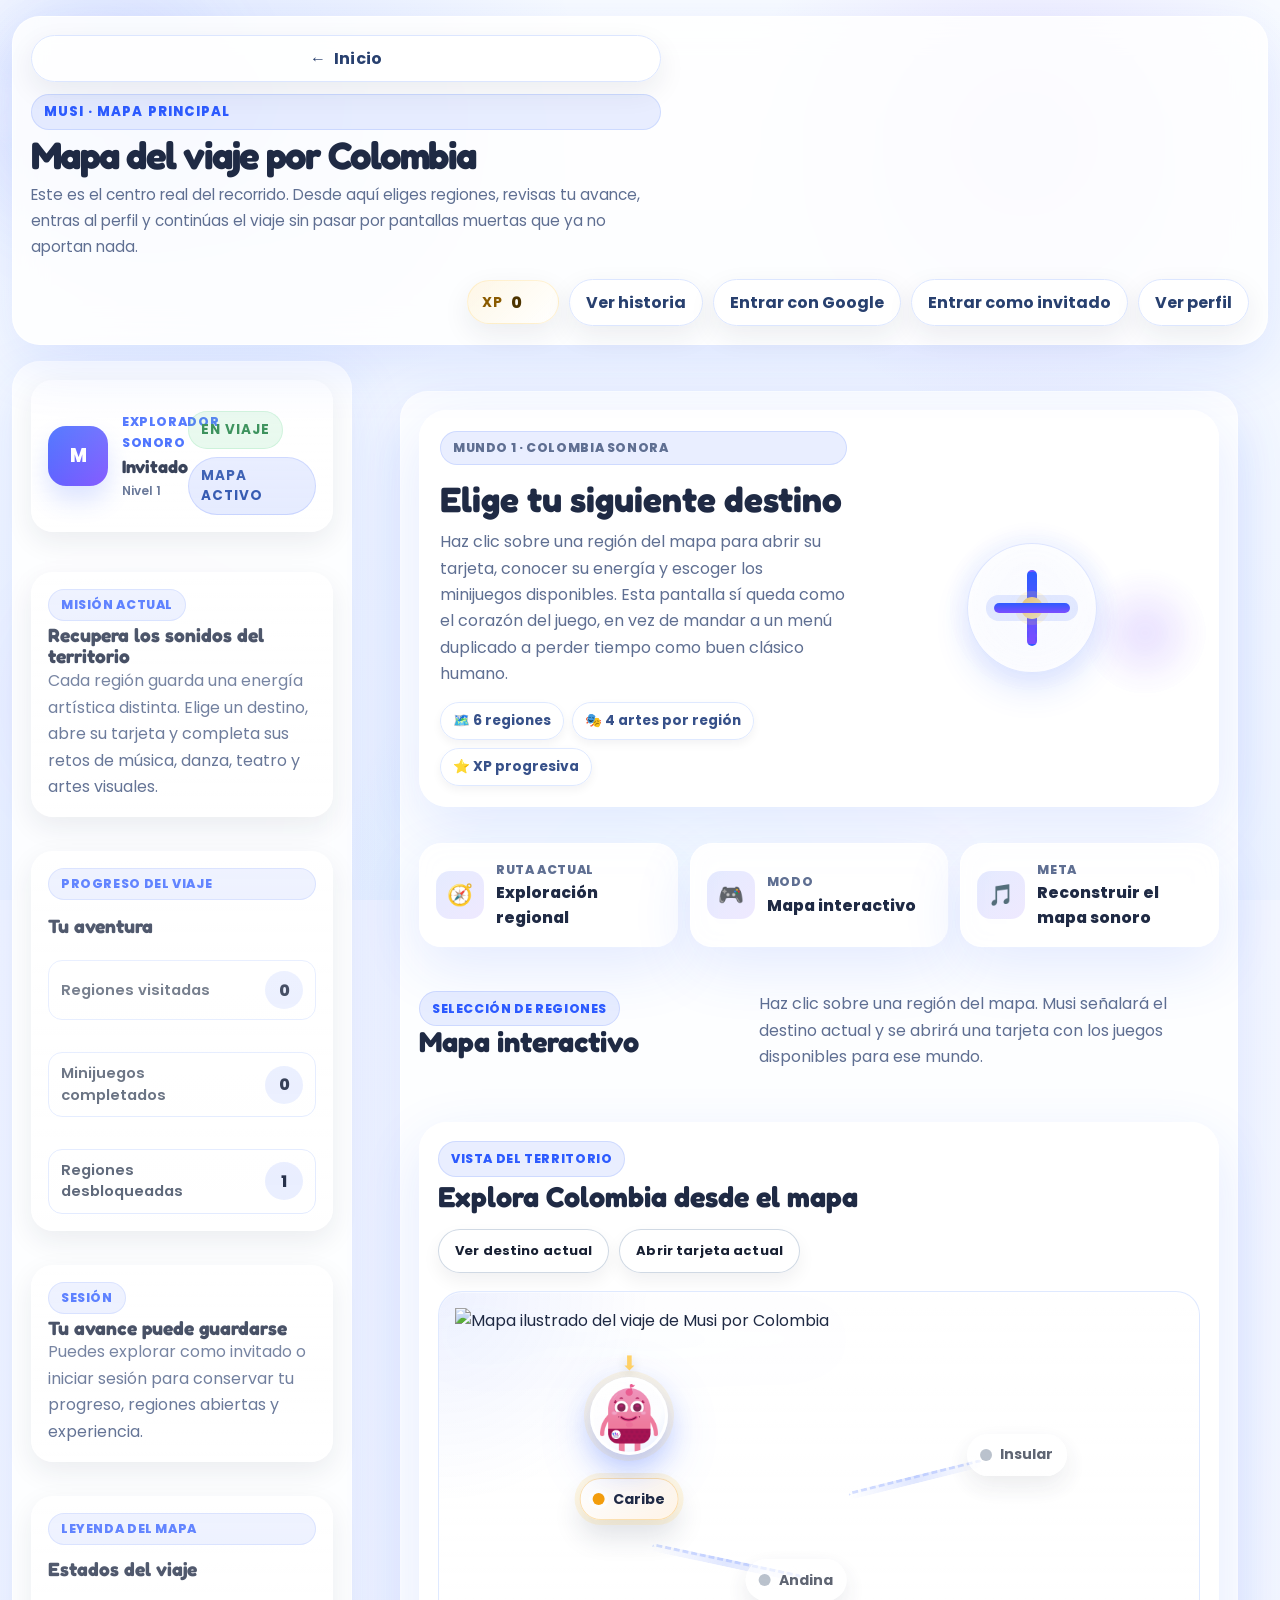
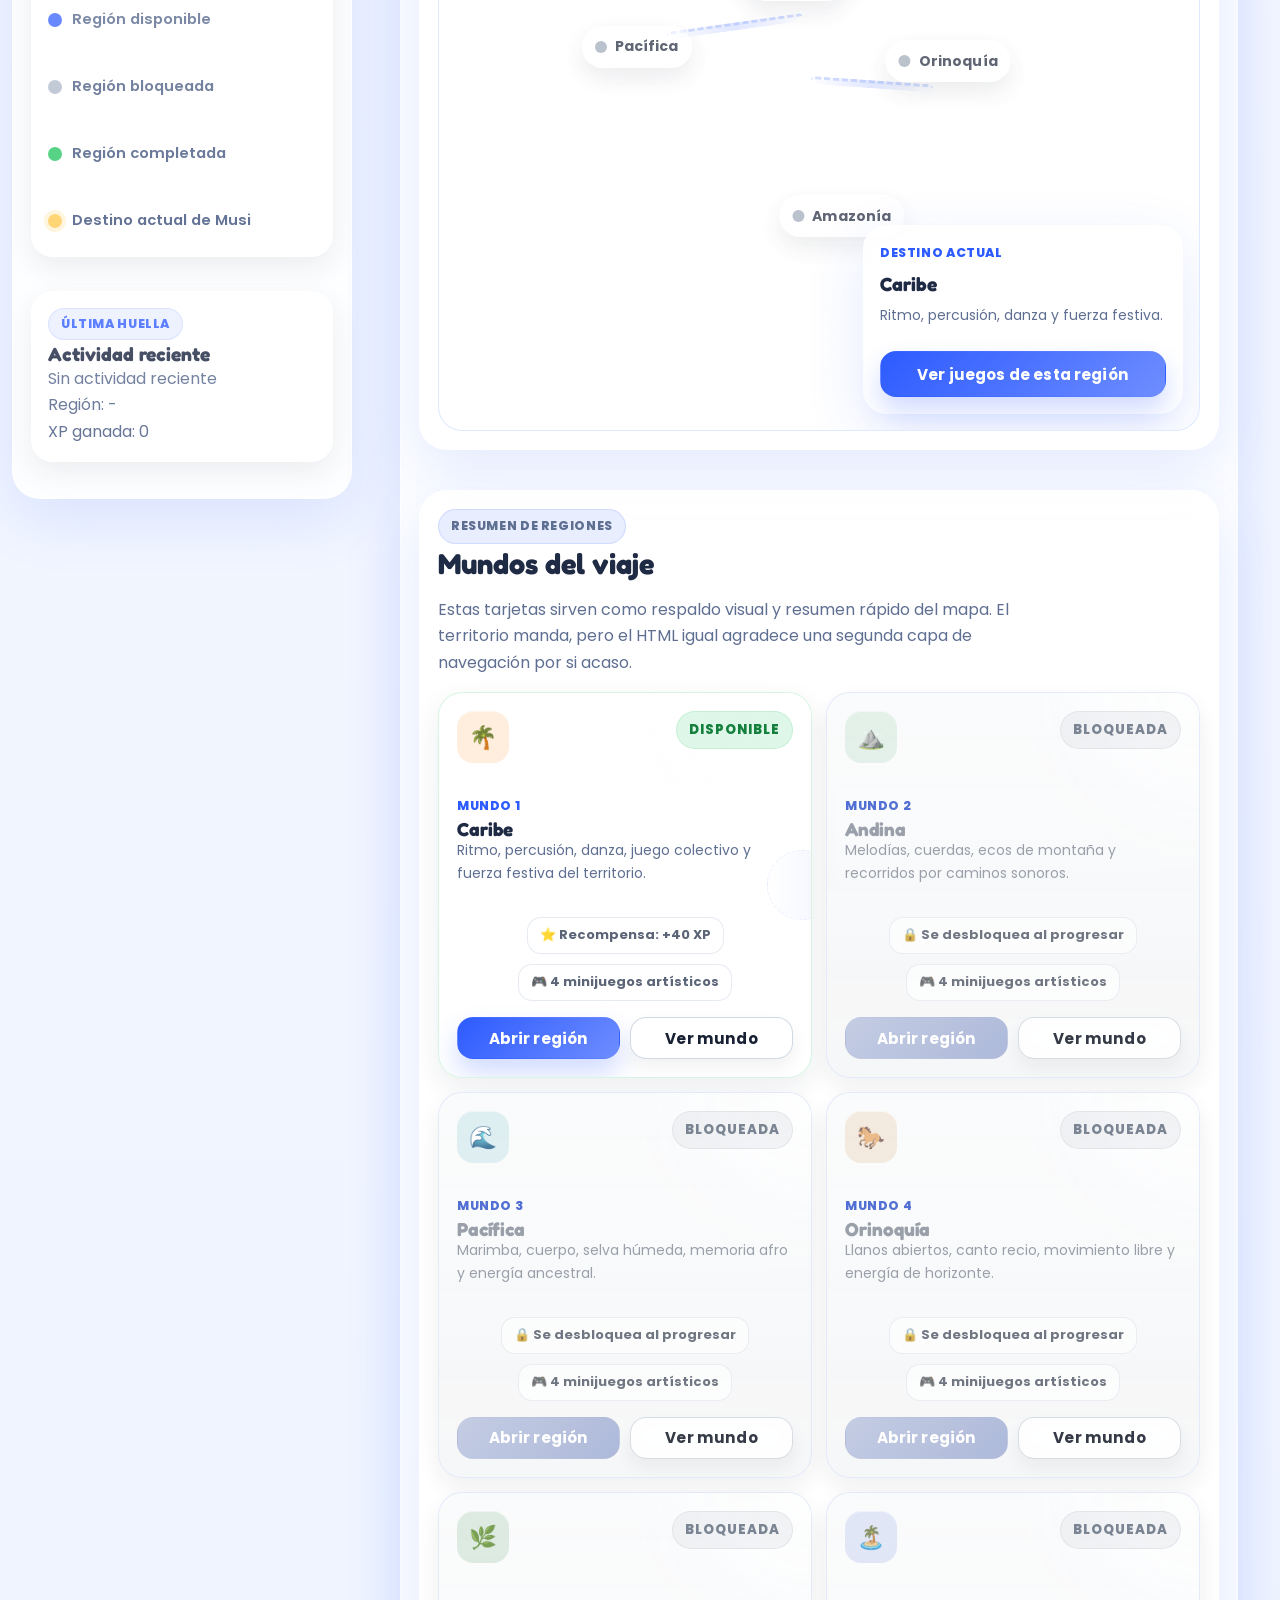
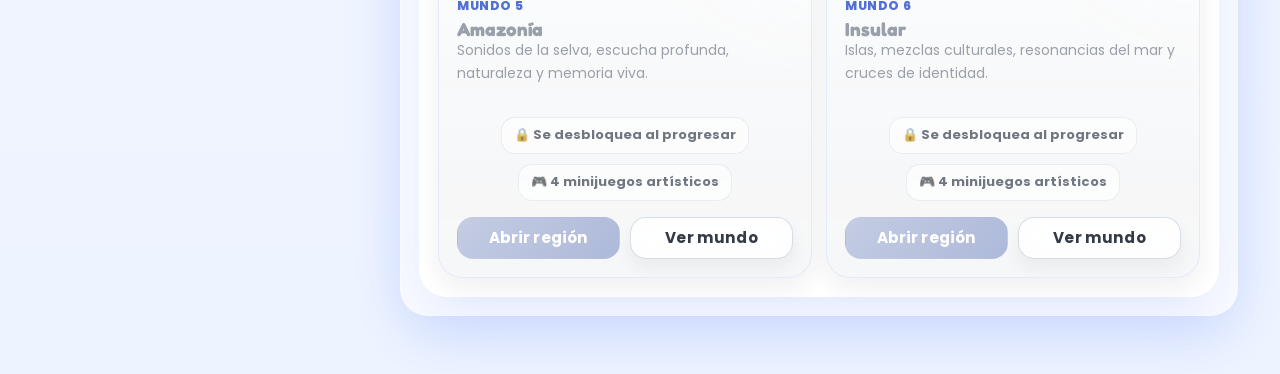
==== commit 46281717: "Add files via upload" ====
--- a/mapa.html
+++ b/mapa.html
@@ -10,12 +10,10 @@
   />
   <meta name="theme-color" content="#2d5bff" />
 
-  <!-- Estilos -->
   <link rel="stylesheet" href="css/styles.css" />
   <link rel="stylesheet" href="css/mapa.css" />
   <link rel="stylesheet" href="css/ui.css" />
 
-  <!-- Fuentes -->
   <link rel="preconnect" href="https://fonts.googleapis.com" />
   <link rel="preconnect" href="https://fonts.gstatic.com" crossorigin />
   <link
@@ -23,7 +21,6 @@
     rel="stylesheet"
   />
 
-  <!-- Favicon -->
   <link rel="icon" href="assets/favicon.png" />
 
   <style>
@@ -50,7 +47,16 @@
       --map-page-radius-sm: 12px;
     }
 
+    * {
+      box-sizing: border-box;
+    }
+
+    html {
+      scroll-behavior: smooth;
+    }
+
     body.map-page.game-map-page {
+      margin: 0;
       color: var(--map-page-text);
       background:
         radial-gradient(circle at top left, rgba(45, 91, 255, 0.12), transparent 24%),
@@ -186,6 +192,7 @@
         background-color 0.2s ease,
         border-color 0.2s ease,
         color 0.2s ease;
+      font-family: inherit;
     }
 
     .hud-back-link,
@@ -196,6 +203,7 @@
       background: rgba(255, 255, 255, 0.78);
       border: 1px solid #dce6ff;
       box-shadow: var(--map-page-shadow-soft);
+      cursor: pointer;
     }
 
     .hud-primary-btn {
@@ -773,6 +781,7 @@
         background-color 0.2s ease,
         border-color 0.2s ease,
         opacity 0.2s ease;
+      font-family: inherit;
     }
 
     .map-hotspot:hover {
@@ -815,9 +824,10 @@
       transform: translate(-50%, -100%);
       display: grid;
       justify-items: center;
-      gap: 2px;
+      gap: 4px;
       pointer-events: none;
       transition: top 0.3s ease, left 0.3s ease;
+      filter: drop-shadow(0 14px 24px rgba(45, 91, 255, 0.22));
     }
 
     .traveler-arrow {
@@ -828,15 +838,26 @@
       animation: travelerBounce 1.8s ease-in-out infinite;
     }
 
-    .traveler-badge {
-      min-height: 28px;
-      padding: 6px 10px;
+    .traveler-avatar-wrap {
+      width: 78px;
+      height: 78px;
+      display: grid;
+      place-items: center;
       border-radius: 999px;
-      background: linear-gradient(135deg, var(--map-page-primary), var(--map-page-violet));
-      color: white;
-      font-size: 0.78rem;
-      font-weight: 800;
-      box-shadow: 0 10px 20px rgba(45, 91, 255, 0.2);
+      background:
+        radial-gradient(circle at 30% 25%, rgba(255,255,255,0.98), rgba(255,255,255,0.88) 65%, rgba(226,236,255,0.88));
+      border: 3px solid rgba(255,255,255,0.96);
+      box-shadow:
+        0 12px 26px rgba(45, 91, 255, 0.22),
+        0 0 0 6px rgba(255, 209, 102, 0.16);
+      overflow: hidden;
+    }
+
+    .traveler-avatar {
+      width: 90%;
+      height: 90%;
+      object-fit: contain;
+      display: block;
     }
 
     .map-quick-card {
@@ -1272,6 +1293,11 @@
         width: 100%;
         margin-top: 16px;
       }
+
+      .traveler-avatar-wrap {
+        width: 68px;
+        height: 68px;
+      }
     }
 
     @media (max-width: 760px) {
@@ -1305,6 +1331,11 @@
 
       .map-hotspot-label {
         font-size: 0.8rem;
+      }
+
+      .traveler-avatar-wrap {
+        width: 60px;
+        height: 60px;
       }
     }
 
@@ -1323,9 +1354,6 @@
 <body class="map-page game-map-page">
   <div class="background background-map" aria-hidden="true"></div>
 
-  <!-- =========================
-       CAPAS DECORATIVAS
-  ========================== -->
   <div class="map-scene-decor" aria-hidden="true">
     <span class="scene-cloud cloud-1"></span>
     <span class="scene-cloud cloud-2"></span>
@@ -1338,9 +1366,6 @@
     <span class="scene-star star-4"></span>
   </div>
 
-  <!-- =========================
-       HUD / HEADER SUPERIOR
-  ========================== -->
   <header class="map-header game-hud">
     <div class="hud-left">
       <a href="index.html" class="hud-back-link" aria-label="Volver al inicio de Musi">
@@ -1349,11 +1374,11 @@
       </a>
 
       <div class="brand-block">
-        <p class="brand-kicker">MUSI · HUB PRINCIPAL</p>
+        <p class="brand-kicker">MUSI · MAPA PRINCIPAL</p>
         <h1 class="brand-title">Mapa del viaje por Colombia</h1>
         <p class="brand-subtitle">
           Este es el centro real del recorrido. Desde aquí eliges regiones, revisas tu avance,
-          entras al perfil, administras tu sesión y decides el siguiente paso del viaje.
+          entras al perfil y continúas el viaje sin pasar por pantallas muertas que ya no aportan nada.
         </p>
       </div>
     </div>
@@ -1364,8 +1389,8 @@
         <strong class="xp-value" id="xpValue">0</strong>
       </div>
 
-      <a href="menu.html" class="hud-utility-link" title="Abrir centro de control">
-        Centro de control
+      <a href="story.html" class="hud-utility-link" title="Volver a la historia">
+        Ver historia
       </a>
 
       <button
@@ -1401,13 +1426,7 @@
     </div>
   </header>
 
-  <!-- =========================
-       CONTENIDO PRINCIPAL
-  ========================== -->
   <main class="map-layout game-map-layout">
-    <!-- =========================
-         PANEL IZQUIERDO / HUD JUGADOR
-    ========================== -->
     <aside class="sidebar-panel player-sidebar" aria-label="Panel lateral del jugador">
       <section class="player-card hero-player-card" id="playerCard">
         <div class="player-card-top">
@@ -1497,20 +1516,16 @@
       </section>
     </aside>
 
-    <!-- =========================
-         MAPA PRINCIPAL
-    ========================== -->
     <section class="map-main game-map-main" aria-labelledby="interactiveMapTitle">
       <div class="map-board adventure-board">
-        <!-- HERO CENTRAL -->
         <section class="map-hero-card">
           <div class="map-hero-copy">
             <p class="map-kicker">Mundo 1 · Colombia sonora</p>
             <h2>Elige tu siguiente destino</h2>
             <p>
               Haz clic sobre una región del mapa para abrir su tarjeta, conocer su energía
-              y escoger los minijuegos disponibles. Esta pantalla ahora sí funciona como el
-              corazón del juego y no como un primo lejano del menú.
+              y escoger los minijuegos disponibles. Esta pantalla sí queda como el corazón
+              del juego, en vez de mandar a un menú duplicado a perder tiempo como buen clásico humano.
             </p>
 
             <div class="map-hero-badges">
@@ -1529,7 +1544,6 @@
           </div>
         </section>
 
-        <!-- RESUMEN RÁPIDO -->
         <section class="map-stats-strip" aria-label="Resumen rápido del viaje">
           <article class="map-stat-card">
             <span class="map-stat-icon">🧭</span>
@@ -1543,7 +1557,7 @@
             <span class="map-stat-icon">🎮</span>
             <div>
               <p class="map-stat-label">Modo</p>
-              <strong>Tarjetas por región</strong>
+              <strong>Mapa interactivo</strong>
             </div>
           </article>
 
@@ -1556,7 +1570,6 @@
           </article>
         </section>
 
-        <!-- TÍTULO DE SECCIÓN -->
         <section class="regions-section-header">
           <div>
             <p class="map-kicker">Selección de regiones</p>
@@ -1568,9 +1581,6 @@
           </p>
         </section>
 
-        <!-- =========================
-             MAPA VISUAL CON HOTSPOTS
-        ========================== -->
         <section class="interactive-map-panel" aria-labelledby="interactiveMapTitle">
           <div class="interactive-map-header">
             <div>
@@ -1602,7 +1612,6 @@
             id="interactiveMapStage"
             aria-label="Mapa interactivo de las regiones de Colombia"
           >
-            <!-- Imagen del mapa -->
             <figure class="interactive-map-figure">
               <img
                 src="assets/mapa-colombia-musi.png"
@@ -1612,7 +1621,6 @@
               />
             </figure>
 
-            <!-- Caminos decorativos -->
             <div class="map-routes-layer" aria-hidden="true">
               <span class="map-route route-1"></span>
               <span class="map-route route-2"></span>
@@ -1620,7 +1628,6 @@
               <span class="map-route route-4"></span>
             </div>
 
-            <!-- Indicador de Musi / flecha -->
             <div
               class="map-traveler-indicator"
               id="mapTravelerIndicator"
@@ -1628,10 +1635,15 @@
               data-current-region="caribe"
             >
               <span class="traveler-arrow">⬇</span>
-              <span class="traveler-badge">Musi</span>
+              <span class="traveler-avatar-wrap">
+                <img
+                  src="assets/musi.png"
+                  alt="Musi"
+                  class="traveler-avatar"
+                />
+              </span>
             </div>
 
-            <!-- Hotspots -->
             <div class="map-hotspots-layer" id="mapHotspotsLayer">
               <button
                 class="map-hotspot is-unlocked is-current"
@@ -1712,7 +1724,6 @@
               </button>
             </div>
 
-            <!-- Tarjeta rápida actual -->
             <aside class="map-quick-card" id="mapQuickCard" aria-live="polite">
               <p class="quick-card-kicker">Destino actual</p>
               <h3 class="quick-card-title" id="quickCardTitle">Caribe</h3>
@@ -1730,9 +1741,6 @@
           </div>
         </section>
 
-        <!-- =========================
-             RESUMEN DE REGIONES
-        ========================== -->
         <section class="regions-summary-panel">
           <div class="regions-summary-header">
             <div>
@@ -1741,12 +1749,11 @@
             </div>
             <p>
               Estas tarjetas sirven como respaldo visual y resumen rápido del mapa. El territorio manda,
-              pero el HTML igual necesita una red de seguridad porque así es la vida digital.
+              pero el HTML igual agradece una segunda capa de navegación por si acaso.
             </p>
           </div>
 
           <div class="regions-grid game-regions-grid" id="regionsGrid">
-            <!-- CARIBE -->
             <article
               class="region-card unlocked region-theme-caribe"
               data-region="caribe"
@@ -1793,7 +1800,6 @@
               <div class="region-path region-path-right" aria-hidden="true"></div>
             </article>
 
-            <!-- ANDINA -->
             <article
               class="region-card locked region-theme-andina"
               data-region="andina"
@@ -1838,7 +1844,6 @@
               </div>
             </article>
 
-            <!-- PACÍFICA -->
             <article
               class="region-card locked region-theme-pacifica"
               data-region="pacifica"
@@ -1883,7 +1888,6 @@
               </div>
             </article>
 
-            <!-- ORINOQUÍA -->
             <article
               class="region-card locked region-theme-orinoquia"
               data-region="orinoquia"
@@ -1928,7 +1932,6 @@
               </div>
             </article>
 
-            <!-- AMAZONÍA -->
             <article
               class="region-card locked region-theme-amazonia"
               data-region="amazonia"
@@ -1973,7 +1976,6 @@
               </div>
             </article>
 
-            <!-- INSULAR -->
             <article
               class="region-card locked region-theme-insular"
               data-region="insular"
@@ -2023,9 +2025,6 @@
     </section>
   </main>
 
-  <!-- =========================
-       MODAL DETALLE DE REGIÓN
-  ========================== -->
   <section
     class="region-modal hidden"
     id="regionModal"
@@ -2075,17 +2074,12 @@
             <p id="modalGamesCount">4 experiencias artísticas</p>
           </div>
 
-          <div class="region-games-grid" id="modalRegionGames">
-            <!-- JS o fallback HTML -->
-          </div>
+          <div class="region-games-grid" id="modalRegionGames"></div>
         </section>
       </div>
     </div>
   </section>
 
-  <!-- =========================
-       TOAST / NOTIFICACIÓN
-  ========================== -->
   <div
     class="toast hidden"
     id="toastMessage"
@@ -2093,9 +2087,6 @@
     aria-live="polite"
   ></div>
 
-  <!-- =========================
-       OVERLAY DE RUTA
-  ========================== -->
   <div id="routeOverlay" class="route-overlay" aria-hidden="true">
     <div class="route-card" role="status" aria-live="polite" aria-atomic="true">
       <div class="route-spinner" aria-hidden="true"></div>
@@ -2108,9 +2099,6 @@
 
   <p id="srMapStatus" class="sr-only" aria-live="polite"></p>
 
-  <!-- =========================
-       DATOS BASE PARA JS
-  ========================== -->
   <script>
     window.MUSI_MAP_CONFIG = {
       startingRegion: "caribe",
@@ -2137,7 +2125,7 @@
               art: "Música",
               label: "Ritmo Caribe",
               description: "Sigue patrones rítmicos inspirados en percusiones del Caribe.",
-              href: "minijuegos/ritmo-caribe/index.html?return=mapa.html",
+              href: "https://musicalaescuela.github.io/atrapaelritmo/index.html",
               xpReward: 10,
               available: true
             },
@@ -2444,7 +2432,6 @@
     };
   </script>
 
-  <!-- Template para tarjetas de minijuegos -->
   <template id="regionGameCardTemplate">
     <article class="region-game-card">
       <div class="region-game-card-top">
@@ -2465,7 +2452,6 @@
     </article>
   </template>
 
-  <!-- Auth UI -->
   <script type="module">
     import { bindAuthUI } from "./js/auth.js";
 
@@ -2489,7 +2475,6 @@
     });
   </script>
 
-  <!-- Scripts -->
   <script type="module" src="js/app.js"></script>
   <script type="module" src="js/mapa.js"></script>
 </body>
--- a/css/styles.css
+++ b/css/styles.css
@@ -0,0 +1,1154 @@
+/* =====================================================
+   MUSI
+   styles.css
+   Estilos base globales del proyecto
+   Versión mejorada con estética videojuego / aventura
+===================================================== */
+
+
+/* =====================================================
+   TOKENS / VARIABLES
+===================================================== */
+
+:root {
+  --color-bg: #f6f8ff;
+  --color-bg-soft: #eef2ff;
+  --color-bg-elevated: rgba(255, 255, 255, 0.8);
+  --color-bg-glass: rgba(255, 255, 255, 0.66);
+
+  --color-primary: #2d5bff;
+  --color-primary-dark: #2147cf;
+  --color-primary-soft: #dfe8ff;
+
+  --color-secondary: #7c4dff;
+  --color-secondary-soft: #eee7ff;
+
+  --color-accent: #11c5d9;
+  --color-accent-soft: #ddfbff;
+
+  --color-success: #22c55e;
+  --color-success-soft: #dcfce7;
+
+  --color-warning: #f59e0b;
+  --color-warning-soft: #fef3c7;
+
+  --color-danger: #ef4444;
+  --color-danger-soft: #fee2e2;
+
+  --color-text: #1f2937;
+  --color-text-strong: #111827;
+  --color-text-soft: #6b7280;
+  --color-text-faint: #94a3b8;
+
+  --color-border: rgba(148, 163, 184, 0.22);
+  --color-border-strong: rgba(99, 102, 241, 0.22);
+
+  --shadow-xs: 0 4px 10px rgba(15, 23, 42, 0.05);
+  --shadow-sm: 0 10px 24px rgba(15, 23, 42, 0.08);
+  --shadow-md: 0 18px 50px rgba(15, 23, 42, 0.12);
+  --shadow-lg: 0 28px 70px rgba(45, 91, 255, 0.18);
+
+  --glow-primary: 0 0 0 4px rgba(45, 91, 255, 0.12);
+  --glow-secondary: 0 0 0 4px rgba(124, 77, 255, 0.12);
+
+  --radius-xs: 10px;
+  --radius-sm: 14px;
+  --radius-md: 18px;
+  --radius-lg: 24px;
+  --radius-xl: 32px;
+  --radius-pill: 999px;
+
+  --container-width: 1180px;
+  --header-height: 84px;
+
+  --transition-fast: 160ms ease;
+  --transition-base: 240ms ease;
+  --transition-slow: 420ms ease;
+
+  --font-base: "Poppins", sans-serif;
+}
+
+
+/* =====================================================
+   RESET
+===================================================== */
+
+*,
+*::before,
+*::after {
+  box-sizing: border-box;
+}
+
+html {
+  scroll-behavior: smooth;
+}
+
+html,
+body {
+  min-height: 100%;
+}
+
+body {
+  margin: 0;
+  background:
+    radial-gradient(circle at top left, rgba(124, 77, 255, 0.09), transparent 28%),
+    radial-gradient(circle at top right, rgba(17, 197, 217, 0.08), transparent 26%),
+    linear-gradient(180deg, #f8fbff 0%, #f2f6ff 100%);
+  font-family: var(--font-base);
+  color: var(--color-text);
+  -webkit-font-smoothing: antialiased;
+  -moz-osx-font-smoothing: grayscale;
+  text-rendering: optimizeLegibility;
+  overflow-x: hidden;
+}
+
+body.modal-open {
+  overflow: hidden;
+}
+
+img,
+picture,
+video,
+canvas,
+svg {
+  display: block;
+  max-width: 100%;
+}
+
+button,
+input,
+textarea,
+select {
+  font: inherit;
+}
+
+button {
+  cursor: pointer;
+  border: none;
+  background: none;
+}
+
+a {
+  color: inherit;
+  text-decoration: none;
+}
+
+ul,
+ol {
+  margin: 0;
+  padding: 0;
+}
+
+li {
+  list-style: none;
+}
+
+
+/* =====================================================
+   TIPOGRAFÍA
+===================================================== */
+
+h1,
+h2,
+h3,
+h4,
+h5,
+h6 {
+  margin: 0;
+  color: var(--color-text-strong);
+  line-height: 1.05;
+  font-weight: 700;
+}
+
+p {
+  margin: 0;
+  line-height: 1.7;
+}
+
+strong {
+  font-weight: 700;
+}
+
+small {
+  font-size: 0.85rem;
+}
+
+
+/* =====================================================
+   UTILIDADES BASE
+===================================================== */
+
+.hidden {
+  display: none !important;
+}
+
+.text-center {
+  text-align: center;
+}
+
+.container {
+  width: min(100% - 32px, var(--container-width));
+  margin-inline: auto;
+}
+
+.flex {
+  display: flex;
+}
+
+.flex-center {
+  display: flex;
+  align-items: center;
+  justify-content: center;
+}
+
+.flex-between {
+  display: flex;
+  align-items: center;
+  justify-content: space-between;
+}
+
+.gap-xs {
+  gap: 0.35rem;
+}
+
+.gap-sm {
+  gap: 0.65rem;
+}
+
+.gap-md {
+  gap: 1rem;
+}
+
+.gap-lg {
+  gap: 1.5rem;
+}
+
+.sr-only {
+  position: absolute;
+  width: 1px;
+  height: 1px;
+  overflow: hidden;
+  clip-path: inset(50%);
+  white-space: nowrap;
+}
+
+
+/* =====================================================
+   CAPAS DE FONDO / ESCENA
+===================================================== */
+
+.background {
+  position: fixed;
+  inset: 0;
+  z-index: -5;
+  background:
+    radial-gradient(circle at 20% 10%, rgba(45, 91, 255, 0.10), transparent 25%),
+    radial-gradient(circle at 80% 15%, rgba(124, 77, 255, 0.12), transparent 22%),
+    radial-gradient(circle at 50% 100%, rgba(17, 197, 217, 0.12), transparent 28%),
+    linear-gradient(180deg, #f8fbff 0%, #eef4ff 100%);
+}
+
+.background-glow {
+  position: fixed;
+  border-radius: 50%;
+  filter: blur(60px);
+  z-index: -4;
+  pointer-events: none;
+  opacity: 0.75;
+}
+
+.background-glow-1 {
+  width: 340px;
+  height: 340px;
+  top: 6%;
+  left: -4%;
+  background: rgba(45, 91, 255, 0.14);
+}
+
+.background-glow-2 {
+  width: 360px;
+  height: 360px;
+  right: -6%;
+  bottom: 10%;
+  background: rgba(124, 77, 255, 0.14);
+}
+
+.scene-decor {
+  position: fixed;
+  inset: 0;
+  z-index: -3;
+  pointer-events: none;
+  overflow: hidden;
+}
+
+.scene-cloud,
+.scene-star {
+  position: absolute;
+  opacity: 0.7;
+}
+
+.scene-cloud {
+  background: rgba(255, 255, 255, 0.58);
+  box-shadow: 0 12px 30px rgba(148, 163, 184, 0.12);
+  border-radius: 999px;
+  filter: blur(0.3px);
+}
+
+.cloud-1 {
+  top: 92px;
+  left: 7%;
+  width: 160px;
+  height: 48px;
+  animation: floatCloud 12s ease-in-out infinite;
+}
+
+.cloud-2 {
+  top: 180px;
+  right: 8%;
+  width: 210px;
+  height: 58px;
+  animation: floatCloud 16s ease-in-out infinite reverse;
+}
+
+.scene-star {
+  width: 8px;
+  height: 8px;
+  border-radius: 50%;
+  background: rgba(255, 255, 255, 0.95);
+  box-shadow: 0 0 16px rgba(255, 255, 255, 0.95);
+  animation: twinkle 2.8s ease-in-out infinite;
+}
+
+.star-1 {
+  top: 110px;
+  right: 24%;
+}
+
+.star-2 {
+  top: 220px;
+  left: 18%;
+  animation-delay: 0.8s;
+}
+
+.star-3 {
+  top: 150px;
+  right: 10%;
+  animation-delay: 1.5s;
+}
+
+
+/* =====================================================
+   BOTONES
+===================================================== */
+
+.primary-btn,
+.secondary-btn,
+.ghost-btn {
+  position: relative;
+  display: inline-flex;
+  align-items: center;
+  justify-content: center;
+  gap: 0.55rem;
+  min-height: 48px;
+  padding: 0.9rem 1.2rem;
+  border-radius: var(--radius-pill);
+  font-size: 0.95rem;
+  font-weight: 600;
+  transition:
+    transform var(--transition-base),
+    box-shadow var(--transition-base),
+    background var(--transition-base),
+    border-color var(--transition-base),
+    color var(--transition-base),
+    opacity var(--transition-fast);
+  user-select: none;
+  text-align: center;
+  white-space: nowrap;
+}
+
+.primary-btn:focus-visible,
+.secondary-btn:focus-visible,
+.ghost-btn:focus-visible,
+.info-close:focus-visible {
+  outline: none;
+  box-shadow: var(--glow-primary);
+}
+
+.primary-btn {
+  color: #fff;
+  background: linear-gradient(135deg, var(--color-primary), #4d74ff);
+  box-shadow: 0 14px 30px rgba(45, 91, 255, 0.26);
+}
+
+.primary-btn:hover {
+  transform: translateY(-2px);
+  box-shadow: 0 18px 36px rgba(45, 91, 255, 0.30);
+}
+
+.primary-btn:active {
+  transform: translateY(0);
+}
+
+.secondary-btn {
+  color: var(--color-text-strong);
+  background: rgba(255, 255, 255, 0.86);
+  border: 1px solid var(--color-border);
+  box-shadow: var(--shadow-xs);
+  backdrop-filter: blur(10px);
+}
+
+.secondary-btn:hover {
+  transform: translateY(-2px);
+  background: rgba(255, 255, 255, 0.96);
+  border-color: var(--color-border-strong);
+  box-shadow: var(--shadow-sm);
+}
+
+.secondary-link {
+  text-decoration: none;
+}
+
+.ghost-btn {
+  min-height: 42px;
+  padding: 0.75rem 1rem;
+  color: var(--color-text-strong);
+  background: rgba(255, 255, 255, 0.56);
+  border: 1px solid rgba(255, 255, 255, 0.5);
+  backdrop-filter: blur(10px);
+}
+
+.ghost-btn:hover {
+  transform: translateY(-1px);
+  background: rgba(255, 255, 255, 0.76);
+}
+
+.primary-btn.is-loading,
+.secondary-btn.is-loading,
+.ghost-btn.is-loading {
+  pointer-events: none;
+  opacity: 0.8;
+}
+
+
+/* =====================================================
+   ESTRUCTURA GENERAL
+===================================================== */
+
+.home {
+  position: relative;
+}
+
+.home-header {
+  position: sticky;
+  top: 0;
+  z-index: 20;
+  width: min(100% - 24px, var(--container-width));
+  margin: 14px auto 0;
+  min-height: var(--header-height);
+  display: flex;
+  align-items: center;
+  justify-content: space-between;
+  gap: 1rem;
+  padding: 14px 18px;
+  border-radius: var(--radius-xl);
+  background: rgba(255, 255, 255, 0.58);
+  border: 1px solid rgba(255, 255, 255, 0.75);
+  box-shadow: var(--shadow-sm);
+  backdrop-filter: blur(18px);
+}
+
+.brand-mini {
+  display: inline-flex;
+  align-items: center;
+  gap: 0.75rem;
+  min-width: 0;
+}
+
+.brand-mini-mark {
+  width: 42px;
+  height: 42px;
+  display: grid;
+  place-items: center;
+  border-radius: 14px;
+  background: linear-gradient(135deg, var(--color-primary), var(--color-secondary));
+  color: #fff;
+  font-weight: 800;
+  box-shadow: 0 10px 24px rgba(45, 91, 255, 0.22);
+}
+
+.brand-mini-text {
+  font-weight: 700;
+  font-size: 1rem;
+  color: var(--color-text-strong);
+}
+
+.home-nav {
+  display: flex;
+  align-items: center;
+  gap: 0.75rem;
+  flex-wrap: wrap;
+}
+
+.home-container {
+  width: min(100% - 24px, var(--container-width));
+  margin: 0 auto;
+  min-height: calc(100vh - 120px);
+  display: flex;
+  flex-direction: column;
+  justify-content: center;
+  gap: 2rem;
+  padding: 52px 0 44px;
+}
+
+
+/* =====================================================
+   HERO / TITLE SCREEN
+===================================================== */
+
+.hero {
+  position: relative;
+  display: grid;
+  gap: 1rem;
+  justify-items: center;
+  text-align: center;
+}
+
+.hero-kicker {
+  display: inline-flex;
+  align-items: center;
+  gap: 0.5rem;
+  padding: 0.5rem 0.9rem;
+  border-radius: var(--radius-pill);
+  background: rgba(255, 255, 255, 0.78);
+  border: 1px solid rgba(148, 163, 184, 0.22);
+  color: var(--color-primary-dark);
+  font-size: 0.85rem;
+  font-weight: 600;
+  box-shadow: var(--shadow-xs);
+}
+
+.game-title {
+  font-size: clamp(3.6rem, 10vw, 6.4rem);
+  line-height: 0.92;
+  font-weight: 800;
+  letter-spacing: -0.05em;
+  background: linear-gradient(135deg, var(--color-primary), var(--color-secondary));
+  -webkit-background-clip: text;
+  background-clip: text;
+  color: transparent;
+  text-shadow: 0 14px 50px rgba(45, 91, 255, 0.10);
+}
+
+.game-subtitle {
+  font-size: clamp(1.25rem, 3vw, 2rem);
+  line-height: 1.15;
+  color: var(--color-text-strong);
+  max-width: 900px;
+}
+
+.game-description {
+  max-width: 760px;
+  font-size: 1rem;
+  color: var(--color-text-soft);
+}
+
+.hero-badges {
+  display: flex;
+  align-items: center;
+  justify-content: center;
+  gap: 0.85rem;
+  flex-wrap: wrap;
+  margin-top: 0.5rem;
+}
+
+.hero-badge {
+  display: inline-flex;
+  align-items: center;
+  gap: 0.45rem;
+  min-height: 42px;
+  padding: 0.7rem 1rem;
+  border-radius: var(--radius-pill);
+  background: rgba(255, 255, 255, 0.78);
+  border: 1px solid rgba(148, 163, 184, 0.18);
+  color: var(--color-text-strong);
+  font-size: 0.9rem;
+  font-weight: 600;
+  box-shadow: var(--shadow-xs);
+  backdrop-filter: blur(10px);
+}
+
+.menu {
+  display: flex;
+  align-items: center;
+  justify-content: center;
+  gap: 0.95rem;
+  flex-wrap: wrap;
+}
+
+.home-status-strip {
+  width: min(100%, 760px);
+  margin-inline: auto;
+  padding: 0.95rem 1rem;
+  border-radius: var(--radius-pill);
+  background: rgba(255, 255, 255, 0.74);
+  border: 1px solid rgba(148, 163, 184, 0.18);
+  box-shadow: var(--shadow-xs);
+  backdrop-filter: blur(10px);
+  text-align: center;
+}
+
+.home-status-text {
+  color: var(--color-text-soft);
+  font-size: 0.92rem;
+  font-weight: 500;
+}
+
+
+/* =====================================================
+   HIGHLIGHTS
+===================================================== */
+
+.home-highlights {
+  display: grid;
+  grid-template-columns: repeat(3, minmax(0, 1fr));
+  gap: 1rem;
+}
+
+.highlight-card {
+  position: relative;
+  padding: 1.35rem 1.2rem 1.2rem;
+  border-radius: var(--radius-lg);
+  background: rgba(255, 255, 255, 0.74);
+  border: 1px solid rgba(255, 255, 255, 0.82);
+  box-shadow: var(--shadow-sm);
+  backdrop-filter: blur(14px);
+  transition:
+    transform var(--transition-base),
+    box-shadow var(--transition-base),
+    border-color var(--transition-base);
+}
+
+.highlight-card:hover {
+  transform: translateY(-4px);
+  box-shadow: var(--shadow-md);
+  border-color: rgba(45, 91, 255, 0.18);
+}
+
+.highlight-icon {
+  width: 54px;
+  height: 54px;
+  display: grid;
+  place-items: center;
+  border-radius: 18px;
+  background: linear-gradient(135deg, var(--color-primary-soft), var(--color-secondary-soft));
+  font-size: 1.4rem;
+  margin-bottom: 1rem;
+  box-shadow: inset 0 1px 0 rgba(255,255,255,0.8);
+}
+
+.highlight-card h3 {
+  font-size: 1.12rem;
+  margin-bottom: 0.45rem;
+}
+
+.highlight-card p {
+  font-size: 0.95rem;
+  color: var(--color-text-soft);
+}
+
+
+/* =====================================================
+   OVERLAY PRESS START
+===================================================== */
+
+.press-start-overlay {
+  position: fixed;
+  inset: 0;
+  z-index: 80;
+  display: grid;
+  place-items: center;
+  padding: 24px;
+  background:
+    radial-gradient(circle at center, rgba(124, 77, 255, 0.15), transparent 30%),
+    rgba(8, 15, 32, 0.68);
+  backdrop-filter: blur(12px);
+  animation: fadeInOverlay 320ms ease;
+}
+
+.press-start-card {
+  width: min(100%, 640px);
+  padding: 2rem 1.4rem;
+  border-radius: 30px;
+  text-align: center;
+  background: rgba(255, 255, 255, 0.12);
+  border: 1px solid rgba(255, 255, 255, 0.20);
+  box-shadow: 0 24px 70px rgba(0, 0, 0, 0.22);
+  backdrop-filter: blur(18px);
+}
+
+.press-start-kicker {
+  color: rgba(255, 255, 255, 0.76);
+  font-size: 0.92rem;
+  font-weight: 600;
+  letter-spacing: 0.05em;
+  text-transform: uppercase;
+}
+
+.press-start-title {
+  margin-top: 0.65rem;
+  font-size: clamp(3rem, 10vw, 5rem);
+  line-height: 0.95;
+  color: #fff;
+  text-shadow: 0 12px 40px rgba(0, 0, 0, 0.25);
+}
+
+.press-start-desc {
+  margin-top: 0.75rem;
+  color: rgba(255, 255, 255, 0.88);
+  font-size: 1.05rem;
+}
+
+.press-start-btn {
+  margin-top: 1.45rem;
+  min-width: 220px;
+}
+
+.press-start-hint {
+  margin-top: 0.85rem;
+  color: rgba(255, 255, 255, 0.68);
+  font-size: 0.86rem;
+  animation: pulseHint 1.9s ease-in-out infinite;
+}
+
+
+/* =====================================================
+   MODAL / INFO PANEL
+===================================================== */
+
+.info-panel {
+  position: fixed;
+  inset: 0;
+  z-index: 60;
+  display: grid;
+  place-items: center;
+  padding: 20px;
+  background: rgba(15, 23, 42, 0.38);
+  backdrop-filter: blur(10px);
+}
+
+.info-panel-card {
+  position: relative;
+  width: min(100%, 640px);
+  padding: 1.6rem 1.35rem 1.35rem;
+  border-radius: var(--radius-xl);
+  background: rgba(255, 255, 255, 0.92);
+  border: 1px solid rgba(255, 255, 255, 0.86);
+  box-shadow: var(--shadow-lg);
+}
+
+.info-close {
+  position: absolute;
+  top: 16px;
+  right: 16px;
+  width: 42px;
+  height: 42px;
+  display: grid;
+  place-items: center;
+  border-radius: 14px;
+  background: rgba(148, 163, 184, 0.10);
+  color: var(--color-text-strong);
+  font-size: 1.5rem;
+  transition: background var(--transition-base), transform var(--transition-base);
+}
+
+.info-close:hover {
+  transform: rotate(90deg);
+  background: rgba(45, 91, 255, 0.10);
+}
+
+.info-kicker {
+  color: var(--color-primary-dark);
+  font-size: 0.85rem;
+  font-weight: 700;
+  letter-spacing: 0.04em;
+  text-transform: uppercase;
+}
+
+.info-panel-card h3 {
+  margin-top: 0.4rem;
+  font-size: clamp(1.55rem, 4vw, 2rem);
+}
+
+.info-panel-card > p {
+  margin-top: 0.8rem;
+  color: var(--color-text-soft);
+}
+
+.info-list {
+  display: grid;
+  gap: 0.65rem;
+  margin-top: 1rem;
+}
+
+.info-list li {
+  position: relative;
+  padding-left: 1.4rem;
+  color: var(--color-text);
+}
+
+.info-list li::before {
+  content: "•";
+  position: absolute;
+  left: 0;
+  top: 0;
+  color: var(--color-primary);
+  font-weight: 800;
+}
+
+.info-actions {
+  display: flex;
+  justify-content: flex-end;
+  gap: 0.8rem;
+  margin-top: 1.25rem;
+}
+
+
+/* =====================================================
+   INTRO / STORY PAGES
+===================================================== */
+
+.intro-container {
+  width: min(100% - 24px, 960px);
+  min-height: 100vh;
+  margin: 0 auto;
+  display: grid;
+  place-items: center;
+  padding: 42px 0;
+}
+
+.intro-card {
+  width: 100%;
+  max-width: 760px;
+  padding: 2rem 1.5rem;
+  border-radius: var(--radius-xl);
+  background: rgba(255, 255, 255, 0.82);
+  border: 1px solid rgba(255, 255, 255, 0.86);
+  box-shadow: var(--shadow-lg);
+  text-align: center;
+  backdrop-filter: blur(14px);
+}
+
+.intro-title {
+  font-size: clamp(2rem, 5vw, 3rem);
+  margin-bottom: 0.8rem;
+}
+
+.intro-lead {
+  max-width: 680px;
+  margin: 0 auto 1.15rem;
+  color: var(--color-text-soft);
+}
+
+.intro-story {
+  display: grid;
+  gap: 0.9rem;
+  text-align: left;
+  max-width: 680px;
+  margin: 0 auto;
+}
+
+.intro-story p {
+  color: var(--color-text);
+}
+
+.intro-quote {
+  margin-top: 1.2rem;
+  color: var(--color-text-soft);
+  font-style: italic;
+}
+
+.intro-actions {
+  margin-top: 1.6rem;
+  display: flex;
+  align-items: center;
+  justify-content: center;
+  gap: 0.9rem;
+  flex-wrap: wrap;
+}
+
+
+/* =====================================================
+   TARJETAS / SUPERFICIES GENÉRICAS
+===================================================== */
+
+.card {
+  border-radius: var(--radius-lg);
+  background: rgba(255, 255, 255, 0.82);
+  border: 1px solid rgba(255,255,255,0.82);
+  box-shadow: var(--shadow-sm);
+  backdrop-filter: blur(14px);
+}
+
+.panel {
+  padding: 1.2rem;
+  border-radius: var(--radius-lg);
+  background: rgba(255, 255, 255, 0.86);
+  border: 1px solid var(--color-border);
+  box-shadow: var(--shadow-xs);
+}
+
+
+/* =====================================================
+   TOAST / NOTIFICACIONES
+===================================================== */
+
+.toast {
+  position: fixed;
+  left: 50%;
+  bottom: 24px;
+  transform: translateX(-50%);
+  z-index: 90;
+  min-width: 220px;
+  max-width: min(90vw, 520px);
+  padding: 0.9rem 1rem;
+  border-radius: var(--radius-pill);
+  color: #fff;
+  background: #1f2937;
+  box-shadow: var(--shadow-md);
+  font-size: 0.92rem;
+  font-weight: 500;
+  text-align: center;
+}
+
+.toast.is-success {
+  background: #16a34a;
+}
+
+.toast.is-warning {
+  background: #d97706;
+}
+
+.toast.is-error {
+  background: #dc2626;
+}
+
+.toast.is-info {
+  background: #1f2937;
+}
+
+
+/* =====================================================
+   FOOTER
+===================================================== */
+
+.footer {
+  width: min(100% - 24px, var(--container-width));
+  margin: 0 auto;
+  padding: 20px 0 28px;
+  text-align: center;
+}
+
+.footer p {
+  color: var(--color-text-soft);
+  font-size: 0.84rem;
+}
+
+
+/* =====================================================
+   ESTADOS GLOBALES BODY
+===================================================== */
+
+body.app-loading .home-container,
+body.app-loading .intro-container {
+  opacity: 0.92;
+}
+
+body.app-ready .home-container,
+body.app-ready .intro-container {
+  animation: fadeUpIn 500ms ease both;
+}
+
+body.is-guest .auth-only {
+  display: none !important;
+}
+
+body.is-user .guest-only {
+  display: none !important;
+}
+
+
+/* =====================================================
+   RESPONSIVE
+===================================================== */
+
+@media (max-width: 1080px) {
+  .home-highlights {
+    grid-template-columns: 1fr;
+  }
+}
+
+@media (max-width: 760px) {
+  .home-header {
+    width: min(100% - 16px, var(--container-width));
+    padding: 12px 14px;
+    border-radius: 24px;
+  }
+
+  .home-nav {
+    gap: 0.5rem;
+  }
+
+  .home-container {
+    width: min(100% - 16px, var(--container-width));
+    gap: 1.5rem;
+    padding: 28px 0 28px;
+  }
+
+  .game-description {
+    font-size: 0.96rem;
+  }
+
+  .menu {
+    width: 100%;
+    flex-direction: column;
+  }
+
+  .menu > * {
+    width: 100%;
+  }
+
+  .hero-badges {
+    gap: 0.65rem;
+  }
+
+  .hero-badge {
+    width: 100%;
+    justify-content: center;
+  }
+
+  .info-panel-card,
+  .intro-card,
+  .press-start-card {
+    padding: 1.4rem 1rem 1.1rem;
+    border-radius: 24px;
+  }
+
+  .intro-story {
+    text-align: left;
+  }
+
+  .intro-actions {
+    flex-direction: column;
+  }
+
+  .intro-actions > * {
+    width: 100%;
+  }
+
+  .footer {
+    width: min(100% - 16px, var(--container-width));
+  }
+}
+
+@media (max-width: 520px) {
+  .brand-mini-text {
+    display: none;
+  }
+
+  .home-header {
+    gap: 0.7rem;
+  }
+
+  .ghost-btn {
+    min-height: 40px;
+    padding: 0.7rem 0.85rem;
+    font-size: 0.9rem;
+  }
+
+  .primary-btn,
+  .secondary-btn {
+    min-height: 46px;
+    padding: 0.85rem 1rem;
+  }
+
+  .highlight-card {
+    padding: 1.15rem 1rem 1rem;
+  }
+
+  .press-start-title {
+    font-size: 2.8rem;
+  }
+}
+
+
+/* =====================================================
+   ANIMACIONES
+===================================================== */
+
+@keyframes floatCloud {
+  0%,
+  100% {
+    transform: translate3d(0, 0, 0);
+  }
+  50% {
+    transform: translate3d(10px, -8px, 0);
+  }
+}
+
+@keyframes twinkle {
+  0%,
+  100% {
+    opacity: 0.3;
+    transform: scale(0.9);
+  }
+  50% {
+    opacity: 1;
+    transform: scale(1.2);
+  }
+}
+
+@keyframes pulseHint {
+  0%,
+  100% {
+    opacity: 0.55;
+  }
+  50% {
+    opacity: 1;
+  }
+}
+
+@keyframes fadeInOverlay {
+  from {
+    opacity: 0;
+  }
+  to {
+    opacity: 1;
+  }
+}
+
+@keyframes fadeUpIn {
+  from {
+    opacity: 0;
+    transform: translateY(14px);
+  }
+  to {
+    opacity: 1;
+    transform: translateY(0);
+  }
+}
+
+
+/* =====================================================
+   REDUCED MOTION
+===================================================== */
+
+@media (prefers-reduced-motion: reduce) {
+  *,
+  *::before,
+  *::after {
+    animation-duration: 0.001ms !important;
+    animation-iteration-count: 1 !important;
+    transition-duration: 0.001ms !important;
+    scroll-behavior: auto !important;
+  }
+}
--- a/css/mapa.css
+++ b/css/mapa.css
@@ -0,0 +1,803 @@
+/* =====================================================
+   MAPA
+   Pantalla principal del juego
+===================================================== */
+
+:root {
+  --map-bg-1: #eef2ff;
+  --map-bg-2: #f8f9ff;
+  --map-bg-3: #ffffff;
+
+  --map-surface: rgba(255, 255, 255, 0.9);
+  --map-surface-strong: #ffffff;
+  --map-surface-soft: #f8faff;
+  --map-surface-muted: #f3f6ff;
+
+  --map-text: #182033;
+  --map-text-soft: #4b5565;
+  --map-text-muted: #6b7280;
+  --map-text-faint: #94a3b8;
+
+  --map-border: #e5e7eb;
+  --map-border-strong: #d7ddea;
+
+  --map-primary: #2d5bff;
+  --map-primary-dark: #2146c7;
+  --map-primary-soft: rgba(45, 91, 255, 0.12);
+
+  --map-success: #16a34a;
+  --map-success-soft: rgba(34, 197, 94, 0.12);
+
+  --map-warning: #f59e0b;
+  --map-warning-soft: rgba(245, 158, 11, 0.14);
+
+  --map-shadow-sm: 0 8px 24px rgba(21, 34, 66, 0.06);
+  --map-shadow-md: 0 16px 40px rgba(21, 34, 66, 0.1);
+  --map-shadow-lg: 0 24px 60px rgba(21, 34, 66, 0.16);
+
+  --map-radius-sm: 12px;
+  --map-radius-md: 18px;
+  --map-radius-lg: 24px;
+
+  --map-header-height: 88px;
+  --map-sidebar-width: 300px;
+}
+
+.map-page {
+  min-height: 100vh;
+  font-family: "Poppins", sans-serif;
+  color: var(--map-text);
+  background:
+    radial-gradient(circle at top left, rgba(45, 91, 255, 0.08), transparent 26%),
+    radial-gradient(circle at bottom right, rgba(99, 102, 241, 0.08), transparent 24%),
+    linear-gradient(135deg, var(--map-bg-1), var(--map-bg-2), var(--map-bg-3));
+}
+
+
+/* =====================================================
+   HEADER
+===================================================== */
+
+.map-header {
+  position: sticky;
+  top: 0;
+  z-index: 40;
+
+  display: flex;
+  justify-content: space-between;
+  align-items: center;
+  gap: 16px;
+
+  min-height: var(--map-header-height);
+  padding: 18px 28px;
+
+  background: rgba(255, 255, 255, 0.82);
+  backdrop-filter: blur(14px);
+  -webkit-backdrop-filter: blur(14px);
+
+  border-bottom: 1px solid rgba(229, 231, 235, 0.9);
+  box-shadow: 0 8px 24px rgba(15, 23, 42, 0.04);
+}
+
+.brand-block {
+  min-width: 0;
+}
+
+.brand-kicker {
+  margin: 0 0 2px;
+  font-size: 12px;
+  font-weight: 600;
+  letter-spacing: 0.08em;
+  text-transform: uppercase;
+  color: var(--map-text-muted);
+}
+
+.brand-title {
+  margin: 0;
+  font-size: clamp(1.25rem, 2vw, 2rem);
+  font-weight: 700;
+  line-height: 1.15;
+  color: var(--map-text);
+}
+
+.topbar-actions {
+  display: flex;
+  align-items: center;
+  gap: 12px;
+  flex-wrap: wrap;
+  justify-content: flex-end;
+}
+
+.xp-box {
+  display: inline-flex;
+  align-items: center;
+  gap: 8px;
+
+  padding: 10px 14px;
+  border-radius: 14px;
+
+  background: var(--map-primary-soft);
+  border: 1px solid rgba(45, 91, 255, 0.12);
+  color: var(--map-text);
+}
+
+.xp-label {
+  font-size: 12px;
+  font-weight: 600;
+  color: var(--map-text-muted);
+}
+
+.xp-value {
+  font-size: 15px;
+  font-weight: 700;
+  color: var(--map-primary-dark);
+}
+
+.profile-link {
+  display: inline-flex;
+  align-items: center;
+  justify-content: center;
+
+  min-height: 42px;
+  padding: 0 16px;
+  border-radius: 12px;
+
+  font-size: 14px;
+  font-weight: 600;
+  text-decoration: none;
+
+  color: var(--map-primary);
+  background: #fff;
+  border: 1px solid rgba(45, 91, 255, 0.12);
+
+  transition:
+    transform 0.2s ease,
+    box-shadow 0.2s ease,
+    border-color 0.2s ease,
+    background 0.2s ease;
+}
+
+.profile-link:hover {
+  transform: translateY(-1px);
+  background: #f8fbff;
+  border-color: rgba(45, 91, 255, 0.22);
+  box-shadow: var(--map-shadow-sm);
+}
+
+
+/* =====================================================
+   LAYOUT
+===================================================== */
+
+.map-layout {
+  display: grid;
+  grid-template-columns: minmax(260px, var(--map-sidebar-width)) 1fr;
+  min-height: calc(100vh - var(--map-header-height));
+}
+
+
+/* =====================================================
+   SIDEBAR
+===================================================== */
+
+.sidebar-panel {
+  padding: 28px 22px 28px 24px;
+  border-right: 1px solid var(--map-border);
+  background: linear-gradient(180deg, rgba(250, 251, 255, 0.96), rgba(245, 248, 255, 0.9));
+}
+
+.player-card {
+  display: flex;
+  align-items: center;
+  gap: 14px;
+
+  padding: 14px;
+  margin-bottom: 24px;
+  border-radius: 18px;
+
+  background: var(--map-surface);
+  border: 1px solid rgba(229, 231, 235, 0.85);
+  box-shadow: var(--map-shadow-sm);
+}
+
+.avatar-circle {
+  flex: 0 0 auto;
+  width: 48px;
+  height: 48px;
+  border-radius: 50%;
+
+  background: linear-gradient(135deg, var(--map-primary), #5b7dff);
+  color: white;
+
+  display: flex;
+  align-items: center;
+  justify-content: center;
+
+  font-weight: 700;
+  font-size: 18px;
+  box-shadow: 0 10px 24px rgba(45, 91, 255, 0.24);
+}
+
+.player-meta {
+  min-width: 0;
+}
+
+.player-label {
+  font-size: 12px;
+  font-weight: 600;
+  color: var(--map-text-muted);
+}
+
+.player-name {
+  font-size: 17px;
+  font-weight: 700;
+  line-height: 1.2;
+  color: var(--map-text);
+  word-break: break-word;
+}
+
+.player-level {
+  margin-top: 2px;
+  font-size: 12px;
+  color: var(--map-text-faint);
+}
+
+
+/* =====================================================
+   PANELS
+===================================================== */
+
+.story-panel,
+.progress-panel,
+.legend-panel {
+  margin-bottom: 18px;
+  padding: 18px 16px;
+  border-radius: 18px;
+
+  background: var(--map-surface);
+  border: 1px solid rgba(229, 231, 235, 0.85);
+  box-shadow: var(--map-shadow-sm);
+}
+
+.story-panel h3,
+.progress-panel h3,
+.legend-panel h3 {
+  margin: 0 0 12px;
+  font-size: 15px;
+  font-weight: 700;
+  color: var(--map-text);
+}
+
+.story-panel p,
+.progress-panel p,
+.legend-panel p {
+  margin: 0;
+  color: var(--map-text-soft);
+  line-height: 1.6;
+}
+
+.progress-stat {
+  display: flex;
+  justify-content: space-between;
+  align-items: center;
+  gap: 16px;
+
+  margin-bottom: 10px;
+  font-size: 13px;
+  color: var(--map-text-soft);
+}
+
+.progress-stat:last-child {
+  margin-bottom: 0;
+}
+
+.progress-stat strong,
+.progress-stat span:last-child {
+  font-weight: 700;
+  color: var(--map-text);
+}
+
+.legend-item {
+  display: flex;
+  align-items: center;
+  gap: 10px;
+  margin-bottom: 9px;
+  font-size: 14px;
+  color: var(--map-text-soft);
+}
+
+.legend-item:last-child {
+  margin-bottom: 0;
+}
+
+.legend-dot {
+  width: 10px;
+  height: 10px;
+  border-radius: 50%;
+  flex: 0 0 auto;
+  box-shadow: inset 0 0 0 1px rgba(0, 0, 0, 0.06);
+}
+
+.legend-dot.unlocked {
+  background: var(--map-success);
+}
+
+.legend-dot.locked {
+  background: #94a3b8;
+}
+
+.legend-dot.completed {
+  background: var(--map-primary);
+}
+
+
+/* =====================================================
+   MAIN
+===================================================== */
+
+.map-main {
+  padding: 30px;
+}
+
+.map-intro-card {
+  margin-bottom: 26px;
+  padding: 24px 24px 22px;
+  border-radius: 22px;
+
+  background: rgba(255, 255, 255, 0.72);
+  border: 1px solid rgba(229, 231, 235, 0.82);
+  box-shadow: var(--map-shadow-sm);
+  backdrop-filter: blur(10px);
+  -webkit-backdrop-filter: blur(10px);
+}
+
+.map-kicker {
+  margin: 0 0 8px;
+  font-size: 12px;
+  font-weight: 700;
+  letter-spacing: 0.08em;
+  text-transform: uppercase;
+  color: var(--map-text-muted);
+}
+
+.map-intro-card h2 {
+  margin: 0 0 10px;
+  font-size: clamp(1.8rem, 2.4vw, 2.4rem);
+  line-height: 1.12;
+  color: var(--map-text);
+}
+
+.map-intro-card p {
+  margin: 0;
+  max-width: 760px;
+  font-size: 15px;
+  line-height: 1.7;
+  color: var(--map-text-soft);
+}
+
+
+/* =====================================================
+   GRID DE REGIONES
+===================================================== */
+
+.regions-grid {
+  display: grid;
+  grid-template-columns: repeat(auto-fit, minmax(260px, 1fr));
+  gap: 20px;
+}
+
+
+/* =====================================================
+   REGION CARD
+===================================================== */
+
+.region-card {
+  position: relative;
+
+  display: flex;
+  flex-direction: column;
+  gap: 12px;
+
+  min-height: 240px;
+  padding: 18px;
+  border-radius: 20px;
+
+  background: linear-gradient(180deg, rgba(255, 255, 255, 0.96), rgba(249, 251, 255, 0.94));
+  border: 1px solid var(--map-border);
+  box-shadow: var(--map-shadow-sm);
+
+  transition:
+    transform 0.24s ease,
+    box-shadow 0.24s ease,
+    border-color 0.24s ease,
+    opacity 0.24s ease;
+}
+
+.region-card:hover {
+  transform: translateY(-4px);
+  box-shadow: var(--map-shadow-md);
+}
+
+.region-status {
+  display: inline-flex;
+  align-items: center;
+  align-self: flex-start;
+
+  min-height: 28px;
+  padding: 0 10px;
+  border-radius: 999px;
+
+  font-size: 11px;
+  font-weight: 700;
+  letter-spacing: 0.04em;
+  text-transform: uppercase;
+
+  color: var(--map-text-muted);
+  background: var(--map-surface-muted);
+  border: 1px solid rgba(148, 163, 184, 0.18);
+}
+
+.region-title {
+  margin: 0;
+  font-size: 1.75rem;
+  font-weight: 700;
+  line-height: 1.2;
+  color: var(--map-text);
+}
+
+.region-text {
+  margin: 0;
+  min-height: 44px;
+  font-size: 14px;
+  line-height: 1.55;
+  color: var(--map-text-muted);
+}
+
+.region-meta {
+  margin-top: auto;
+
+  display: grid;
+  grid-template-columns: 1fr;
+  gap: 6px;
+
+  font-size: 12px;
+  color: var(--map-text-faint);
+}
+
+.region-meta span {
+  display: block;
+  line-height: 1.45;
+}
+
+.region-actions {
+  display: flex;
+  flex-wrap: wrap;
+  gap: 10px;
+  margin-top: 4px;
+}
+
+.region-actions .btn,
+.region-actions button,
+.region-actions a {
+  min-height: 42px;
+}
+
+
+/* =====================================================
+   ESTADOS DE TARJETA
+===================================================== */
+
+.region-card.available,
+.region-card.unlocked {
+  border-color: rgba(34, 197, 94, 0.18);
+}
+
+.region-card.available .region-status,
+.region-card.unlocked .region-status {
+  color: #166534;
+  background: var(--map-success-soft);
+  border-color: rgba(34, 197, 94, 0.15);
+}
+
+.region-card.locked {
+  opacity: 0.78;
+  background: linear-gradient(180deg, rgba(248, 250, 252, 0.95), rgba(243, 244, 246, 0.94));
+}
+
+.region-card.locked .region-title,
+.region-card.locked .region-text,
+.region-card.locked .region-meta {
+  color: #8a93a5;
+}
+
+.region-card.locked .region-status {
+  color: #64748b;
+  background: rgba(148, 163, 184, 0.12);
+  border-color: rgba(148, 163, 184, 0.16);
+}
+
+.region-card.completed {
+  border-color: rgba(45, 91, 255, 0.3);
+  box-shadow:
+    0 16px 36px rgba(45, 91, 255, 0.12),
+    inset 0 0 0 1px rgba(45, 91, 255, 0.06);
+}
+
+.region-card.completed .region-status {
+  color: var(--map-primary-dark);
+  background: rgba(45, 91, 255, 0.12);
+  border-color: rgba(45, 91, 255, 0.14);
+}
+
+
+/* =====================================================
+   MODAL
+===================================================== */
+
+.region-modal {
+  position: fixed;
+  inset: 0;
+  z-index: 1200;
+
+  display: flex;
+  align-items: center;
+  justify-content: center;
+
+  padding: 24px;
+
+  background: rgba(15, 23, 42, 0.42);
+  backdrop-filter: blur(4px);
+  -webkit-backdrop-filter: blur(4px);
+
+  opacity: 1;
+  visibility: visible;
+  transition:
+    opacity 0.22s ease,
+    visibility 0.22s ease;
+}
+
+/* IMPORTANTE:
+   Esto corrige el bug del modal visible desde el inicio */
+.region-modal.hidden {
+  display: none;
+  opacity: 0;
+  visibility: hidden;
+}
+
+.region-modal-card {
+  position: relative;
+
+  width: min(100%, 520px);
+  padding: 30px 28px 24px;
+  border-radius: 24px;
+
+  background: rgba(255, 255, 255, 0.97);
+  border: 1px solid rgba(229, 231, 235, 0.95);
+  box-shadow: var(--map-shadow-lg);
+
+  animation: mapModalIn 0.22s ease;
+}
+
+@keyframes mapModalIn {
+  from {
+    opacity: 0;
+    transform: translateY(8px) scale(0.985);
+  }
+  to {
+    opacity: 1;
+    transform: translateY(0) scale(1);
+  }
+}
+
+.modal-close {
+  position: absolute;
+  top: 14px;
+  right: 14px;
+
+  display: inline-flex;
+  align-items: center;
+  justify-content: center;
+
+  width: 40px;
+  height: 40px;
+  border: none;
+  border-radius: 50%;
+
+  background: #f8fafc;
+  color: #0f172a;
+  font-size: 22px;
+  line-height: 1;
+  cursor: pointer;
+
+  box-shadow: 0 2px 8px rgba(15, 23, 42, 0.08);
+
+  transition:
+    transform 0.18s ease,
+    background 0.18s ease,
+    box-shadow 0.18s ease;
+}
+
+.modal-close:hover {
+  transform: scale(1.05);
+  background: #eef2ff;
+  box-shadow: 0 6px 18px rgba(15, 23, 42, 0.12);
+}
+
+.modal-kicker {
+  margin: 0 0 8px;
+  font-size: 12px;
+  font-weight: 700;
+  letter-spacing: 0.08em;
+  text-transform: uppercase;
+  color: var(--map-primary);
+}
+
+.modal-title {
+  margin: 0 0 10px;
+  font-size: clamp(1.55rem, 2vw, 2rem);
+  line-height: 1.15;
+  color: var(--map-text);
+}
+
+.modal-text {
+  margin: 0;
+  font-size: 14px;
+  line-height: 1.7;
+  color: var(--map-text-muted);
+}
+
+
+/* =====================================================
+   HELPERS VISUALES EXTRAS
+===================================================== */
+
+.map-section-title {
+  margin: 0 0 14px;
+  font-size: 18px;
+  font-weight: 700;
+  color: var(--map-text);
+}
+
+.map-muted {
+  color: var(--map-text-muted);
+}
+
+.map-soft {
+  color: var(--map-text-soft);
+}
+
+
+/* =====================================================
+   RESPONSIVE
+===================================================== */
+
+@media (max-width: 1100px) {
+  .map-layout {
+    grid-template-columns: 260px 1fr;
+  }
+
+  .map-main {
+    padding: 24px;
+  }
+
+  .regions-grid {
+    grid-template-columns: repeat(auto-fit, minmax(230px, 1fr));
+  }
+}
+
+@media (max-width: 900px) {
+  .map-header {
+    padding: 16px 18px;
+    align-items: flex-start;
+  }
+
+  .topbar-actions {
+    width: 100%;
+    justify-content: flex-start;
+  }
+
+  .map-layout {
+    grid-template-columns: 1fr;
+  }
+
+  .sidebar-panel {
+    border-right: none;
+    border-bottom: 1px solid var(--map-border);
+    padding: 20px 18px;
+  }
+
+  .map-main {
+    padding: 20px 18px 28px;
+  }
+
+  .map-intro-card {
+    padding: 20px 18px;
+    border-radius: 18px;
+  }
+
+  .region-card {
+    min-height: 220px;
+  }
+}
+
+@media (max-width: 640px) {
+  .map-header {
+    gap: 12px;
+  }
+
+  .brand-title {
+    font-size: 1.5rem;
+  }
+
+  .xp-box,
+  .profile-link {
+    min-height: 40px;
+  }
+
+  .player-card,
+  .story-panel,
+  .progress-panel,
+  .legend-panel {
+    border-radius: 16px;
+  }
+
+  .map-main {
+    padding: 16px 14px 24px;
+  }
+
+  .sidebar-panel {
+    padding: 16px 14px;
+  }
+
+  .regions-grid {
+    grid-template-columns: 1fr;
+    gap: 16px;
+  }
+
+  .region-card {
+    padding: 16px;
+    border-radius: 18px;
+  }
+
+  .region-title {
+    font-size: 1.45rem;
+  }
+
+  .region-actions {
+    flex-direction: column;
+  }
+
+  .region-actions .btn,
+  .region-actions button,
+  .region-actions a {
+    width: 100%;
+  }
+
+  .region-modal {
+    padding: 14px;
+  }
+
+  .region-modal-card {
+    width: 100%;
+    padding: 24px 18px 20px;
+    border-radius: 20px;
+  }
+
+  .modal-close {
+    top: 10px;
+    right: 10px;
+    width: 38px;
+    height: 38px;
+  }
+}
+
+@media (prefers-reduced-motion: reduce) {
+  .region-card,
+  .profile-link,
+  .modal-close,
+  .region-modal,
+  .region-modal-card {
+    transition: none;
+    animation: none;
+  }
+}
--- a/css/ui.css
+++ b/css/ui.css
@@ -0,0 +1,2579 @@
+/* =====================================================
+   UI
+   Componentes reutilizables del proyecto
+   Estilo juego / aventura / mapa interactivo
+===================================================== */
+
+/* =====================================================
+   TOKENS DE APOYO UI
+===================================================== */
+
+:root {
+  --ui-white: #ffffff;
+  --ui-black: #111827;
+
+  --ui-shadow-xs: 0 4px 12px rgba(31, 41, 55, 0.06);
+  --ui-shadow-sm: 0 10px 24px rgba(31, 41, 55, 0.08);
+  --ui-shadow-md: 0 16px 40px rgba(31, 41, 55, 0.12);
+  --ui-shadow-lg: 0 24px 60px rgba(31, 41, 55, 0.16);
+  --ui-shadow-xl: 0 32px 80px rgba(15, 23, 42, 0.18);
+
+  --ui-glow-primary: 0 0 0 4px rgba(45, 91, 255, 0.12);
+  --ui-glow-success: 0 0 0 4px rgba(34, 197, 94, 0.14);
+  --ui-glow-warning: 0 0 0 4px rgba(245, 158, 11, 0.14);
+
+  --ui-panel-bg: rgba(255, 255, 255, 0.86);
+  --ui-panel-bg-strong: rgba(255, 255, 255, 0.95);
+  --ui-panel-blur: blur(14px);
+
+  --ui-gradient-primary: linear-gradient(135deg, #2d5bff 0%, #6e8dff 100%);
+  --ui-gradient-success: linear-gradient(135deg, #22c55e 0%, #86efac 100%);
+  --ui-gradient-warning: linear-gradient(135deg, #f59e0b 0%, #fcd34d 100%);
+  --ui-gradient-soft: linear-gradient(180deg, rgba(255,255,255,0.9) 0%, rgba(248,250,255,0.96) 100%);
+  --ui-gradient-card: linear-gradient(180deg, rgba(255,255,255,0.95) 0%, rgba(244,247,255,0.98) 100%);
+  --ui-gradient-game: linear-gradient(180deg, #f8fbff 0%, #eef4ff 100%);
+
+  --game-caribe: #ff9f43;
+  --game-caribe-soft: rgba(255, 159, 67, 0.18);
+
+  --game-andina: #5bbf7a;
+  --game-andina-soft: rgba(91, 191, 122, 0.18);
+
+  --game-pacifica: #2cb8c9;
+  --game-pacifica-soft: rgba(44, 184, 201, 0.18);
+
+  --game-orinoquia: #e58b2a;
+  --game-orinoquia-soft: rgba(229, 139, 42, 0.18);
+
+  --game-amazonia: #2f9e44;
+  --game-amazonia-soft: rgba(47, 158, 68, 0.18);
+
+  --game-insular: #4f7cff;
+  --game-insular-soft: rgba(79, 124, 255, 0.18);
+
+  --radius-sm: 14px;
+  --radius-md: 20px;
+  --radius-lg: 28px;
+
+  --color-primary: #2d5bff;
+  --color-primary-dark: #2146c7;
+  --color-text: #182033;
+  --color-text-soft: #5b6577;
+  --color-text-muted: #7b8799;
+  --color-border: #e5e7eb;
+  --color-border-soft: rgba(226, 232, 240, 0.85);
+}
+
+
+/* =====================================================
+   RESET SUAVE DE ELEMENTOS DE UI
+===================================================== */
+
+button,
+input,
+select,
+textarea {
+  font: inherit;
+}
+
+button {
+  cursor: pointer;
+}
+
+button:disabled,
+[aria-disabled="true"] {
+  cursor: not-allowed;
+}
+
+a {
+  text-decoration: none;
+}
+
+img {
+  max-width: 100%;
+  display: block;
+}
+
+
+/* =====================================================
+   TARJETAS
+===================================================== */
+
+.ui-card {
+  position: relative;
+  background: var(--ui-panel-bg-strong);
+  border: 1px solid rgba(255, 255, 255, 0.75);
+  border-radius: var(--radius-md);
+  box-shadow: var(--ui-shadow-sm);
+  backdrop-filter: var(--ui-panel-blur);
+  -webkit-backdrop-filter: var(--ui-panel-blur);
+  overflow: hidden;
+}
+
+.ui-card::before {
+  content: "";
+  position: absolute;
+  inset: 0;
+  border-radius: inherit;
+  pointer-events: none;
+  background: linear-gradient(180deg, rgba(255,255,255,0.25), rgba(255,255,255,0));
+  opacity: 0.9;
+}
+
+.ui-card-sm { padding: 14px; }
+.ui-card-md { padding: 20px; }
+.ui-card-lg { padding: 28px; }
+
+.ui-card-hover {
+  transition:
+    transform 0.22s ease,
+    box-shadow 0.22s ease,
+    border-color 0.22s ease;
+}
+
+.ui-card-hover:hover {
+  transform: translateY(-4px);
+  box-shadow: var(--ui-shadow-md);
+  border-color: rgba(45, 91, 255, 0.2);
+}
+
+
+/* =====================================================
+   BADGES / PILLS
+===================================================== */
+
+.badge,
+.pill {
+  display: inline-flex;
+  align-items: center;
+  justify-content: center;
+  gap: 6px;
+
+  min-height: 30px;
+  padding: 6px 12px;
+
+  border-radius: 999px;
+  border: 1px solid transparent;
+
+  font-size: 12px;
+  font-weight: 700;
+  line-height: 1;
+  letter-spacing: 0.01em;
+  white-space: nowrap;
+}
+
+.badge-neutral {
+  background: #f3f4f6;
+  color: #4b5563;
+  border-color: rgba(75, 85, 99, 0.08);
+}
+
+.badge-primary {
+  background: rgba(45, 91, 255, 0.12);
+  color: var(--color-primary);
+  border-color: rgba(45, 91, 255, 0.14);
+}
+
+.badge-success {
+  background: rgba(34, 197, 94, 0.12);
+  color: #15803d;
+  border-color: rgba(34, 197, 94, 0.12);
+}
+
+.badge-warning {
+  background: rgba(245, 158, 11, 0.14);
+  color: #b45309;
+  border-color: rgba(245, 158, 11, 0.16);
+}
+
+.badge-locked {
+  background: rgba(107, 114, 128, 0.12);
+  color: #6b7280;
+  border-color: rgba(107, 114, 128, 0.12);
+}
+
+.badge-game {
+  background: linear-gradient(135deg, rgba(45, 91, 255, 0.14), rgba(110, 141, 255, 0.12));
+  color: var(--color-primary);
+  border-color: rgba(45, 91, 255, 0.18);
+  box-shadow: inset 0 1px 0 rgba(255,255,255,0.65);
+}
+
+
+/* =====================================================
+   ETIQUETAS DE ESTADO
+===================================================== */
+
+.status-chip {
+  display: inline-flex;
+  align-items: center;
+  gap: 8px;
+
+  padding: 7px 12px;
+  border-radius: 999px;
+  border: 1px solid transparent;
+
+  font-size: 12px;
+  font-weight: 700;
+}
+
+.status-chip::before {
+  content: "";
+  width: 8px;
+  height: 8px;
+  border-radius: 50%;
+  flex-shrink: 0;
+  box-shadow: 0 0 0 3px rgba(255,255,255,0.48);
+}
+
+.status-chip.is-unlocked {
+  background: rgba(34, 197, 94, 0.12);
+  color: #15803d;
+  border-color: rgba(34, 197, 94, 0.16);
+}
+
+.status-chip.is-unlocked::before { background: #22c55e; }
+
+.status-chip.is-locked {
+  background: rgba(107, 114, 128, 0.12);
+  color: #6b7280;
+  border-color: rgba(107, 114, 128, 0.12);
+}
+
+.status-chip.is-locked::before { background: #9ca3af; }
+
+.status-chip.is-completed {
+  background: rgba(45, 91, 255, 0.12);
+  color: var(--color-primary);
+  border-color: rgba(45, 91, 255, 0.16);
+}
+
+.status-chip.is-completed::before { background: var(--color-primary); }
+
+
+/* =====================================================
+   BOTONES ICONO / ACCIONES SECUNDARIAS
+===================================================== */
+
+.icon-btn {
+  width: 42px;
+  height: 42px;
+  border-radius: 50%;
+  border: 1px solid rgba(203, 213, 225, 0.9);
+  background: rgba(255,255,255,0.95);
+
+  display: inline-flex;
+  align-items: center;
+  justify-content: center;
+
+  color: var(--color-text);
+  box-shadow: var(--ui-shadow-xs);
+
+  transition:
+    transform 0.2s ease,
+    background 0.2s ease,
+    border-color 0.2s ease,
+    box-shadow 0.2s ease;
+}
+
+.icon-btn:hover {
+  background: #ffffff;
+  border-color: rgba(45, 91, 255, 0.22);
+  transform: translateY(-2px);
+  box-shadow: var(--ui-shadow-sm);
+}
+
+.icon-btn:disabled {
+  opacity: 0.55;
+  cursor: not-allowed;
+  transform: none;
+  box-shadow: none;
+}
+
+
+/* =====================================================
+   BOTONES BASE EXTENDIDOS
+===================================================== */
+
+.primary-btn,
+.secondary-btn,
+.profile-link,
+.hud-back-link {
+  position: relative;
+  display: inline-flex;
+  align-items: center;
+  justify-content: center;
+  gap: 8px;
+  min-height: 46px;
+  padding: 0 18px;
+  border-radius: 16px;
+  font-weight: 700;
+  letter-spacing: 0.01em;
+  transition:
+    transform 0.2s ease,
+    box-shadow 0.22s ease,
+    border-color 0.22s ease,
+    background 0.22s ease,
+    color 0.22s ease,
+    opacity 0.22s ease;
+}
+
+.primary-btn {
+  border: 1px solid transparent;
+  background: var(--ui-gradient-primary);
+  color: #ffffff;
+  box-shadow: 0 14px 26px rgba(45, 91, 255, 0.22);
+}
+
+.primary-btn:hover:not(:disabled):not([aria-disabled="true"]) {
+  transform: translateY(-2px);
+  box-shadow: 0 18px 34px rgba(45, 91, 255, 0.3);
+}
+
+.primary-btn:active:not(:disabled):not([aria-disabled="true"]) {
+  transform: translateY(0);
+}
+
+.secondary-btn,
+.profile-link,
+.hud-back-link {
+  border: 1px solid rgba(203, 213, 225, 0.9);
+  background: rgba(255, 255, 255, 0.92);
+  color: var(--color-text);
+  box-shadow: 0 8px 18px rgba(15, 23, 42, 0.06);
+}
+
+.secondary-btn:hover:not(:disabled),
+.profile-link:hover,
+.hud-back-link:hover {
+  transform: translateY(-2px);
+  border-color: rgba(45, 91, 255, 0.22);
+  box-shadow: 0 14px 26px rgba(15, 23, 42, 0.09);
+  background: #ffffff;
+}
+
+.primary-btn:disabled,
+.secondary-btn:disabled,
+.primary-btn[aria-disabled="true"],
+.secondary-btn[aria-disabled="true"] {
+  opacity: 0.6;
+  transform: none;
+  box-shadow: none;
+}
+
+.hud-btn {
+  min-height: 48px;
+  border-radius: 18px;
+  padding-inline: 18px;
+}
+
+.hud-profile-link {
+  min-height: 48px;
+  border-radius: 18px;
+  padding-inline: 20px;
+}
+
+.hud-back-link {
+  padding-inline: 14px 16px;
+  min-height: 44px;
+}
+
+.hud-back-icon {
+  font-size: 16px;
+  line-height: 1;
+}
+
+.map-action-btn {
+  min-height: 42px;
+  border-radius: 14px;
+  padding-inline: 14px;
+  font-size: 13px;
+}
+
+
+/* =====================================================
+   PANELES / BLOQUES
+===================================================== */
+
+.panel,
+.story-panel,
+.progress-panel,
+.legend-panel,
+.player-card {
+  position: relative;
+  background: var(--ui-gradient-soft);
+  border: 1px solid rgba(255, 255, 255, 0.78);
+  border-radius: var(--radius-md);
+  box-shadow: var(--ui-shadow-sm);
+  backdrop-filter: blur(12px);
+  -webkit-backdrop-filter: blur(12px);
+  padding: 18px;
+  overflow: hidden;
+}
+
+.panel::before,
+.story-panel::before,
+.progress-panel::before,
+.legend-panel::before,
+.player-card::before {
+  content: "";
+  position: absolute;
+  inset: 0;
+  pointer-events: none;
+  border-radius: inherit;
+  background: linear-gradient(180deg, rgba(255,255,255,0.28), rgba(255,255,255,0));
+}
+
+.panel-head {
+  display: flex;
+  align-items: center;
+  justify-content: space-between;
+  gap: 12px;
+  margin-bottom: 14px;
+}
+
+.panel-head h3,
+.panel-head h4 {
+  font-size: 16px;
+  font-weight: 700;
+}
+
+.panel-badge {
+  min-width: 30px;
+  height: 30px;
+  padding: 0 10px;
+  border-radius: 999px;
+  background: rgba(45, 91, 255, 0.12);
+  color: var(--color-primary);
+  font-size: 12px;
+  font-weight: 800;
+
+  display: inline-flex;
+  align-items: center;
+  justify-content: center;
+}
+
+.panel-kicker {
+  display: inline-flex;
+  align-items: center;
+  min-height: 28px;
+  padding: 6px 12px;
+  margin-bottom: 10px;
+  border-radius: 999px;
+  background: rgba(45, 91, 255, 0.1);
+  color: var(--color-primary);
+  border: 1px solid rgba(45, 91, 255, 0.14);
+  font-size: 11px;
+  font-weight: 800;
+  text-transform: uppercase;
+  letter-spacing: 0.08em;
+}
+
+
+/* =====================================================
+   LISTAS VISUALES
+===================================================== */
+
+.ui-list {
+  list-style: none;
+  display: flex;
+  flex-direction: column;
+  gap: 10px;
+}
+
+.ui-list-item {
+  background: rgba(255,255,255,0.92);
+  border: 1px solid rgba(226, 232, 240, 0.85);
+  border-radius: 14px;
+  padding: 12px 14px;
+  box-shadow: var(--ui-shadow-xs);
+}
+
+.ui-list-item-title {
+  font-size: 14px;
+  font-weight: 700;
+  color: var(--color-text);
+}
+
+.ui-list-item-meta {
+  font-size: 12px;
+  color: var(--color-text-soft);
+  margin-top: 4px;
+  line-height: 1.5;
+}
+
+
+/* =====================================================
+   EMPTY STATE
+===================================================== */
+
+.empty-state {
+  padding: 16px 18px;
+  border: 1px dashed rgba(148, 163, 184, 0.42);
+  border-radius: 16px;
+  background: rgba(249, 250, 251, 0.9);
+  color: var(--color-text-soft);
+  font-size: 13px;
+  text-align: center;
+  line-height: 1.6;
+}
+
+
+/* =====================================================
+   BARRA DE PROGRESO
+===================================================== */
+
+.progress-bar {
+  width: 100%;
+  height: 12px;
+  background: #e5e7eb;
+  border-radius: 999px;
+  overflow: hidden;
+  box-shadow: inset 0 1px 2px rgba(15, 23, 42, 0.08);
+}
+
+.progress-bar-fill {
+  height: 100%;
+  width: 0%;
+  background: linear-gradient(
+    90deg,
+    var(--color-primary),
+    #5b7cff,
+    #8ca4ff
+  );
+  border-radius: inherit;
+  transition: width 0.3s ease;
+  box-shadow: inset 0 -1px 0 rgba(255,255,255,0.35);
+}
+
+.progress-meta {
+  display: flex;
+  justify-content: space-between;
+  gap: 12px;
+  margin-top: 8px;
+  font-size: 12px;
+  color: var(--color-text-soft);
+  font-weight: 600;
+}
+
+
+/* =====================================================
+   MODAL BASE
+===================================================== */
+
+.modal-overlay,
+.region-modal {
+  position: fixed;
+  inset: 0;
+  z-index: 1000;
+
+  display: flex;
+  align-items: center;
+  justify-content: center;
+
+  padding: 20px;
+  background: rgba(15, 23, 42, 0.42);
+  backdrop-filter: blur(6px);
+  -webkit-backdrop-filter: blur(6px);
+}
+
+.region-modal.hidden,
+.modal-overlay.hidden {
+  display: none;
+}
+
+.region-modal-backdrop {
+  position: absolute;
+  inset: 0;
+}
+
+.modal-card,
+.region-modal-card {
+  position: relative;
+  width: 100%;
+  max-width: 560px;
+
+  background: linear-gradient(180deg, rgba(255,255,255,0.98), rgba(246,249,255,0.98));
+  border-radius: 24px;
+  border: 1px solid rgba(255,255,255,0.75);
+  box-shadow: 0 24px 60px rgba(15, 23, 42, 0.18);
+
+  padding: 28px;
+  z-index: 1;
+  overflow: hidden;
+}
+
+.region-modal-card--large {
+  max-width: 980px;
+  padding: 30px;
+}
+
+.modal-card::before,
+.region-modal-card::before {
+  content: "";
+  position: absolute;
+  inset: 0;
+  pointer-events: none;
+  border-radius: inherit;
+  background: linear-gradient(180deg, rgba(255,255,255,0.28), rgba(255,255,255,0));
+}
+
+.modal-close {
+  position: absolute;
+  top: 14px;
+  right: 14px;
+
+  width: 42px;
+  height: 42px;
+  border-radius: 50%;
+  border: 1px solid rgba(203, 213, 225, 0.9);
+  background: rgba(255,255,255,0.95);
+  color: var(--color-text);
+
+  display: inline-flex;
+  align-items: center;
+  justify-content: center;
+
+  font-size: 22px;
+  line-height: 1;
+  box-shadow: var(--ui-shadow-xs);
+
+  transition:
+    transform 0.2s ease,
+    background 0.2s ease,
+    border-color 0.2s ease,
+    box-shadow 0.2s ease;
+}
+
+.modal-close:hover {
+  background: #ffffff;
+  border-color: rgba(45, 91, 255, 0.22);
+  transform: translateY(-1px);
+}
+
+.modal-kicker {
+  display: inline-flex;
+  align-items: center;
+  min-height: 30px;
+  padding: 6px 12px;
+  border-radius: 999px;
+  background: rgba(45, 91, 255, 0.1);
+  color: var(--color-primary);
+  border: 1px solid rgba(45, 91, 255, 0.14);
+  font-size: 11px;
+  font-weight: 800;
+  letter-spacing: 0.08em;
+  text-transform: uppercase;
+  margin-bottom: 12px;
+}
+
+.modal-title {
+  font-size: clamp(24px, 2vw, 30px);
+  font-weight: 800;
+  line-height: 1.08;
+  margin-bottom: 12px;
+  color: var(--color-text);
+}
+
+.modal-text {
+  font-size: 15px;
+  line-height: 1.7;
+  color: var(--color-text-soft);
+  max-width: 60ch;
+}
+
+.region-modal-header {
+  padding-right: 42px;
+}
+
+.region-modal-badge-wrap {
+  display: flex;
+  align-items: center;
+  gap: 10px;
+  flex-wrap: wrap;
+}
+
+.modal-region-status {
+  display: inline-flex;
+  align-items: center;
+  min-height: 30px;
+  padding: 6px 12px;
+  border-radius: 999px;
+  background: rgba(45, 91, 255, 0.12);
+  color: var(--color-primary);
+  border: 1px solid rgba(45, 91, 255, 0.14);
+  font-size: 11px;
+  font-weight: 800;
+  letter-spacing: 0.08em;
+  text-transform: uppercase;
+}
+
+.region-modal-meta {
+  display: flex;
+  flex-wrap: wrap;
+  gap: 10px;
+  margin-top: 16px;
+}
+
+.modal-meta-pill {
+  display: inline-flex;
+  align-items: center;
+  min-height: 34px;
+  padding: 8px 14px;
+  border-radius: 999px;
+  background: rgba(255,255,255,0.76);
+  border: 1px solid rgba(226, 232, 240, 0.86);
+  color: var(--color-text-soft);
+  font-size: 12px;
+  font-weight: 700;
+  box-shadow: var(--ui-shadow-xs);
+}
+
+.region-modal-content {
+  display: grid;
+  grid-template-columns: minmax(260px, 0.8fr) minmax(0, 1.2fr);
+  gap: 22px;
+  margin-top: 22px;
+}
+
+.region-modal-story,
+.region-modal-games {
+  position: relative;
+  padding: 20px;
+  border-radius: 22px;
+  background: rgba(255,255,255,0.72);
+  border: 1px solid rgba(226, 232, 240, 0.82);
+  box-shadow: var(--ui-shadow-xs);
+}
+
+.region-modal-story h4,
+.region-modal-games h4 {
+  margin: 0 0 10px;
+  font-family: "Fredoka", "Poppins", sans-serif;
+  font-size: 1.25rem;
+  line-height: 1.05;
+  font-weight: 700;
+  color: var(--color-text);
+}
+
+.region-modal-story p,
+.region-modal-games p {
+  margin: 0;
+  color: var(--color-text-soft);
+  line-height: 1.7;
+}
+
+.region-modal-games-header {
+  display: flex;
+  align-items: flex-start;
+  justify-content: space-between;
+  gap: 14px;
+  margin-bottom: 16px;
+}
+
+.region-games-grid {
+  display: grid;
+  grid-template-columns: repeat(2, minmax(0, 1fr));
+  gap: 14px;
+}
+
+.region-game-card {
+  display: flex;
+  flex-direction: column;
+  min-height: 200px;
+  padding: 16px;
+  border-radius: 20px;
+  background: linear-gradient(180deg, rgba(255,255,255,0.96), rgba(243,247,255,0.98));
+  border: 1px solid rgba(226, 232, 240, 0.86);
+  box-shadow: var(--ui-shadow-xs);
+  transition:
+    transform 0.2s ease,
+    box-shadow 0.2s ease,
+    border-color 0.2s ease;
+}
+
+.region-game-card:hover {
+  transform: translateY(-3px);
+  border-color: rgba(45, 91, 255, 0.18);
+  box-shadow: var(--ui-shadow-sm);
+}
+
+.region-game-card.is-locked {
+  opacity: 0.72;
+  filter: saturate(0.72);
+}
+
+.region-game-card-top {
+  display: flex;
+  align-items: center;
+  justify-content: space-between;
+  gap: 10px;
+}
+
+.region-game-art {
+  display: inline-flex;
+  align-items: center;
+  min-height: 32px;
+  padding: 6px 12px;
+  border-radius: 999px;
+  background: rgba(45, 91, 255, 0.1);
+  color: var(--color-primary);
+  border: 1px solid rgba(45, 91, 255, 0.14);
+  font-size: 11px;
+  font-weight: 800;
+  letter-spacing: 0.06em;
+  text-transform: uppercase;
+}
+
+.region-game-xp {
+  display: inline-flex;
+  align-items: center;
+  min-height: 30px;
+  padding: 6px 10px;
+  border-radius: 999px;
+  background: rgba(34, 197, 94, 0.1);
+  color: #15803d;
+  border: 1px solid rgba(34, 197, 94, 0.14);
+  font-size: 11px;
+  font-weight: 800;
+}
+
+.region-game-card-body {
+  margin-top: 14px;
+}
+
+.region-game-title {
+  margin: 0;
+  font-family: "Fredoka", "Poppins", sans-serif;
+  font-size: 1.2rem;
+  line-height: 1.05;
+  font-weight: 700;
+  color: var(--color-text);
+}
+
+.region-game-description {
+  margin-top: 10px;
+  color: var(--color-text-soft);
+  line-height: 1.65;
+  font-size: 13px;
+}
+
+.region-game-card-actions {
+  margin-top: auto;
+  padding-top: 16px;
+}
+
+.region-game-link {
+  width: 100%;
+}
+
+.region-game-link.is-locked {
+  background: linear-gradient(135deg, #bcc8ec, #a5b7ea);
+  box-shadow: none;
+}
+
+
+/* =====================================================
+   TOAST MÁS ELEGANTE
+===================================================== */
+
+.toast {
+  position: fixed;
+  left: 50%;
+  bottom: 22px;
+  transform: translateX(-50%);
+  min-width: 220px;
+  max-width: min(92vw, 440px);
+  padding: 14px 18px;
+  border-radius: 18px;
+  text-align: center;
+  color: #ffffff;
+  font-weight: 700;
+  z-index: 1100;
+  box-shadow: 0 16px 36px rgba(15, 23, 42, 0.18);
+}
+
+.toast.hidden {
+  display: none;
+}
+
+.toast.is-success {
+  background: linear-gradient(135deg, #166534, #22c55e);
+}
+
+.toast.is-warning {
+  background: linear-gradient(135deg, #92400e, #f59e0b);
+}
+
+.toast.is-info {
+  background: linear-gradient(135deg, #1f2937, #475569);
+}
+
+
+/* =====================================================
+   LOADER SIMPLE
+===================================================== */
+
+.loader {
+  width: 42px;
+  height: 42px;
+  border-radius: 50%;
+  border: 4px solid rgba(45, 91, 255, 0.18);
+  border-top-color: var(--color-primary);
+  animation: spin 0.9s linear infinite;
+}
+
+.loader-wrap {
+  display: flex;
+  align-items: center;
+  justify-content: center;
+  padding: 24px;
+}
+
+.loading-text {
+  font-size: 13px;
+  color: var(--color-text-soft);
+  text-align: center;
+  margin-top: 10px;
+}
+
+
+/* =====================================================
+   SEPARADORES
+===================================================== */
+
+.divider {
+  width: 100%;
+  height: 1px;
+  background: var(--color-border);
+}
+
+.divider-soft {
+  width: 100%;
+  height: 1px;
+  background: rgba(229, 231, 235, 0.65);
+}
+
+
+/* =====================================================
+   HUD / HEADER DEL MAPA
+===================================================== */
+
+.game-hud {
+  position: relative;
+  display: flex;
+  align-items: flex-start;
+  justify-content: space-between;
+  gap: 22px;
+}
+
+.hud-left {
+  display: flex;
+  align-items: flex-start;
+  gap: 18px;
+  min-width: 0;
+}
+
+.hud-right {
+  display: flex;
+  align-items: center;
+  justify-content: flex-end;
+  flex-wrap: wrap;
+  gap: 12px;
+}
+
+.brand-block {
+  min-width: 0;
+}
+
+.brand-kicker {
+  display: inline-flex;
+  align-items: center;
+  min-height: 28px;
+  padding: 6px 12px;
+  margin-bottom: 10px;
+  border-radius: 999px;
+  background: rgba(45, 91, 255, 0.1);
+  color: var(--color-primary);
+  border: 1px solid rgba(45, 91, 255, 0.14);
+  font-size: 11px;
+  font-weight: 800;
+  text-transform: uppercase;
+  letter-spacing: 0.08em;
+}
+
+.brand-title {
+  font-family: "Fredoka", "Poppins", sans-serif;
+  font-size: clamp(2rem, 4vw, 3.3rem);
+  line-height: 0.98;
+  font-weight: 700;
+  color: var(--color-text);
+  margin: 0;
+}
+
+.brand-subtitle {
+  max-width: 62ch;
+  margin-top: 12px;
+  color: var(--color-text-soft);
+  line-height: 1.7;
+  font-size: 15px;
+}
+
+.xp-box,
+.xp-box-hud {
+  display: inline-flex;
+  align-items: center;
+  gap: 10px;
+  min-height: 50px;
+  padding: 0 16px;
+  border-radius: 18px;
+  background: linear-gradient(135deg, rgba(45,91,255,0.12), rgba(110,141,255,0.2));
+  border: 1px solid rgba(45, 91, 255, 0.16);
+  color: var(--color-primary);
+  box-shadow: inset 0 1px 0 rgba(255,255,255,0.45);
+}
+
+.xp-label {
+  font-size: 12px;
+  font-weight: 800;
+  letter-spacing: 0.08em;
+  text-transform: uppercase;
+}
+
+.xp-value {
+  font-size: 1.3rem;
+  font-weight: 800;
+}
+
+
+/* =====================================================
+   DECORACIÓN ESCENA DEL MAPA
+===================================================== */
+
+.map-scene-decor {
+  pointer-events: none;
+}
+
+.scene-cloud,
+.scene-glow,
+.scene-star {
+  position: fixed;
+  z-index: 0;
+}
+
+.scene-cloud {
+  width: 160px;
+  height: 56px;
+  border-radius: 999px;
+  background: rgba(255,255,255,0.5);
+  filter: blur(6px);
+  opacity: 0.7;
+}
+
+.cloud-1 {
+  top: 110px;
+  right: 11%;
+  animation: floatSoft 8s ease-in-out infinite;
+}
+
+.cloud-2 {
+  top: 240px;
+  left: 6%;
+  width: 120px;
+  animation: floatSoft 10s ease-in-out infinite 1s;
+}
+
+.cloud-3 {
+  top: 420px;
+  right: 18%;
+  width: 140px;
+  animation: floatSoft 9s ease-in-out infinite 1.5s;
+}
+
+.scene-glow {
+  border-radius: 50%;
+  filter: blur(28px);
+  opacity: 0.32;
+}
+
+.glow-1 {
+  width: 220px;
+  height: 220px;
+  background: rgba(45, 91, 255, 0.24);
+  top: 150px;
+  right: 8%;
+}
+
+.glow-2 {
+  width: 200px;
+  height: 200px;
+  background: rgba(255, 159, 67, 0.2);
+  bottom: 80px;
+  left: 2%;
+}
+
+.scene-star {
+  width: 8px;
+  height: 8px;
+  background: rgba(255,255,255,0.9);
+  border-radius: 50%;
+  box-shadow: 0 0 12px rgba(255,255,255,0.85);
+  animation: twinkle 2.4s ease-in-out infinite;
+}
+
+.star-1 { top: 160px; left: 20%; }
+.star-2 { top: 220px; right: 26%; animation-delay: .6s; }
+.star-3 { top: 380px; left: 14%; animation-delay: 1.2s; }
+.star-4 { top: 460px; right: 12%; animation-delay: .9s; }
+
+
+/* =====================================================
+   PANEL JUGADOR / SIDEBAR DE MAPA
+===================================================== */
+
+.player-sidebar {
+  display: flex;
+  flex-direction: column;
+  gap: 18px;
+}
+
+.hero-player-card {
+  background: linear-gradient(180deg, rgba(255,255,255,0.96), rgba(240,245,255,0.96));
+}
+
+.player-card-top {
+  display: flex;
+  align-items: center;
+  gap: 14px;
+}
+
+.avatar-circle {
+  width: 72px;
+  height: 72px;
+  border-radius: 50%;
+  flex-shrink: 0;
+  display: grid;
+  place-items: center;
+  background: linear-gradient(135deg, #2d5bff 0%, #7a95ff 100%);
+  color: #ffffff;
+  font-size: 1.5rem;
+  font-weight: 800;
+  box-shadow:
+    0 16px 28px rgba(45, 91, 255, 0.22),
+    inset 0 2px 6px rgba(255,255,255,0.25);
+  overflow: hidden;
+  background-size: cover;
+  background-position: center;
+}
+
+.player-label {
+  margin: 0 0 2px;
+  color: var(--color-primary);
+  font-size: 12px;
+  font-weight: 800;
+  text-transform: uppercase;
+  letter-spacing: 0.08em;
+}
+
+.player-name {
+  margin: 0;
+  font-family: "Fredoka", "Poppins", sans-serif;
+  font-size: clamp(1.35rem, 2vw, 1.7rem);
+  font-weight: 700;
+  line-height: 1.08;
+}
+
+.player-level {
+  margin: 6px 0 0;
+  color: var(--color-text-soft);
+  font-weight: 600;
+}
+
+.player-status-strip {
+  display: flex;
+  flex-wrap: wrap;
+  gap: 8px;
+  margin-top: 16px;
+}
+
+.status-pill {
+  display: inline-flex;
+  align-items: center;
+  min-height: 30px;
+  padding: 6px 12px;
+  border-radius: 999px;
+  font-size: 11px;
+  font-weight: 800;
+  text-transform: uppercase;
+  letter-spacing: 0.07em;
+}
+
+.status-online {
+  background: rgba(34, 197, 94, 0.12);
+  color: #15803d;
+  border: 1px solid rgba(34, 197, 94, 0.15);
+}
+
+.status-world {
+  background: rgba(45, 91, 255, 0.1);
+  color: var(--color-primary);
+  border: 1px solid rgba(45, 91, 255, 0.14);
+}
+
+.story-panel h3,
+.progress-panel h3,
+.legend-panel h3 {
+  margin: 0 0 10px;
+  font-family: "Fredoka", "Poppins", sans-serif;
+  font-size: 1.2rem;
+  line-height: 1.1;
+  font-weight: 700;
+  color: var(--color-text);
+}
+
+.story-panel p,
+.progress-panel p,
+.legend-panel p {
+  margin: 0;
+  color: var(--color-text-soft);
+  line-height: 1.7;
+}
+
+.progress-stat {
+  display: flex;
+  align-items: center;
+  justify-content: space-between;
+  gap: 14px;
+  min-height: 52px;
+  margin-top: 10px;
+  padding: 12px 14px;
+  border-radius: 16px;
+  background: rgba(255,255,255,0.72);
+  border: 1px solid rgba(226, 232, 240, 0.85);
+}
+
+.progress-stat span {
+  color: var(--color-text-soft);
+  font-weight: 600;
+  line-height: 1.45;
+}
+
+.progress-stat strong {
+  min-width: 38px;
+  height: 38px;
+  border-radius: 999px;
+  display: inline-flex;
+  align-items: center;
+  justify-content: center;
+  background: rgba(45, 91, 255, 0.1);
+  color: var(--color-primary);
+  font-size: 1rem;
+  font-weight: 800;
+}
+
+.legend-item {
+  display: flex;
+  align-items: center;
+  gap: 10px;
+  min-height: 38px;
+  margin-top: 10px;
+  color: var(--color-text-soft);
+  font-weight: 600;
+}
+
+.legend-dot {
+  width: 14px;
+  height: 14px;
+  border-radius: 999px;
+  flex-shrink: 0;
+  box-shadow: 0 0 0 4px rgba(255,255,255,0.5);
+}
+
+.legend-dot.unlocked { background: #22c55e; }
+.legend-dot.locked { background: #9ca3af; }
+.legend-dot.completed { background: var(--color-primary); }
+.legend-dot.current { background: #f59e0b; }
+
+
+/* =====================================================
+   HERO DEL MAPA
+===================================================== */
+
+.map-hero-card {
+  position: relative;
+  display: grid;
+  grid-template-columns: minmax(0, 1.2fr) minmax(240px, 0.8fr);
+  gap: 22px;
+  padding: clamp(22px, 3vw, 34px);
+  border-radius: 30px;
+  background:
+    radial-gradient(circle at top right, rgba(110,141,255,0.18), transparent 34%),
+    radial-gradient(circle at bottom left, rgba(255,159,67,0.16), transparent 28%),
+    linear-gradient(180deg, rgba(255,255,255,0.96), rgba(241,246,255,0.97));
+  border: 1px solid rgba(255,255,255,0.8);
+  box-shadow: 0 24px 60px rgba(15, 23, 42, 0.1);
+  overflow: hidden;
+}
+
+.map-kicker {
+  display: inline-flex;
+  align-items: center;
+  min-height: 30px;
+  padding: 6px 12px;
+  margin-bottom: 12px;
+  border-radius: 999px;
+  background: rgba(45, 91, 255, 0.1);
+  color: var(--color-primary);
+  border: 1px solid rgba(45, 91, 255, 0.14);
+  font-size: 11px;
+  font-weight: 800;
+  text-transform: uppercase;
+  letter-spacing: 0.08em;
+}
+
+.map-hero-card h2,
+.regions-main-title {
+  margin: 0;
+  font-family: "Fredoka", "Poppins", sans-serif;
+  font-size: clamp(1.9rem, 3vw, 2.9rem);
+  line-height: 0.98;
+  font-weight: 700;
+  color: var(--color-text);
+}
+
+.map-hero-card p,
+.regions-main-text {
+  color: var(--color-text-soft);
+  line-height: 1.75;
+}
+
+.map-hero-badges {
+  display: flex;
+  flex-wrap: wrap;
+  gap: 10px;
+  margin-top: 18px;
+}
+
+.hero-badge {
+  display: inline-flex;
+  align-items: center;
+  min-height: 36px;
+  padding: 8px 14px;
+  border-radius: 999px;
+  background: rgba(255,255,255,0.72);
+  color: var(--color-text);
+  border: 1px solid rgba(226, 232, 240, 0.9);
+  font-size: 13px;
+  font-weight: 700;
+}
+
+.map-hero-figure {
+  position: relative;
+  min-height: 220px;
+  display: grid;
+  place-items: center;
+}
+
+.hero-orb {
+  position: absolute;
+  border-radius: 50%;
+  filter: blur(12px);
+  opacity: 0.55;
+}
+
+.hero-orb-1 {
+  width: 180px;
+  height: 180px;
+  background: rgba(45, 91, 255, 0.18);
+  animation: pulseSoft 4.4s ease-in-out infinite;
+}
+
+.hero-orb-2 {
+  width: 120px;
+  height: 120px;
+  background: rgba(255, 159, 67, 0.18);
+  right: 10%;
+  bottom: 14%;
+  animation: pulseSoft 4.4s ease-in-out infinite 1.2s;
+}
+
+.hero-compass {
+  position: relative;
+  width: 148px;
+  height: 148px;
+  border-radius: 50%;
+  border: 10px solid rgba(255,255,255,0.72);
+  background: radial-gradient(circle at 30% 30%, #ffffff 0%, #eef4ff 72%);
+  box-shadow:
+    0 20px 34px rgba(45, 91, 255, 0.12),
+    inset 0 2px 10px rgba(255,255,255,0.48);
+  animation: floatSoft 4.8s ease-in-out infinite;
+}
+
+.hero-compass::before,
+.hero-compass::after {
+  content: "";
+  position: absolute;
+  inset: 50%;
+  transform: translate(-50%, -50%);
+  border-radius: 999px;
+}
+
+.hero-compass::before {
+  width: 80px;
+  height: 80px;
+  border: 2px dashed rgba(45, 91, 255, 0.22);
+}
+
+.hero-compass::after {
+  width: 16px;
+  height: 16px;
+  background: var(--color-primary);
+  box-shadow: 0 0 0 8px rgba(45, 91, 255, 0.12);
+}
+
+.compass-core {
+  position: absolute;
+  inset: 50%;
+  width: 4px;
+  height: 54px;
+  transform: translate(-50%, -50%) rotate(24deg);
+  border-radius: 999px;
+  background: linear-gradient(180deg, #ffb14f, #2d5bff);
+}
+
+
+/* =====================================================
+   STRIP DE STATS DEL MAPA
+===================================================== */
+
+.map-stats-strip {
+  display: grid;
+  grid-template-columns: repeat(3, minmax(0, 1fr));
+  gap: 14px;
+  margin-top: 18px;
+}
+
+.map-stat-card {
+  display: flex;
+  align-items: center;
+  gap: 12px;
+  min-height: 88px;
+  padding: 16px 18px;
+  border-radius: 22px;
+  background: rgba(255,255,255,0.88);
+  border: 1px solid rgba(255,255,255,0.78);
+  box-shadow: var(--ui-shadow-xs);
+}
+
+.map-stat-icon {
+  width: 48px;
+  height: 48px;
+  border-radius: 16px;
+  display: grid;
+  place-items: center;
+  background: rgba(45, 91, 255, 0.1);
+  font-size: 1.3rem;
+}
+
+.map-stat-label {
+  margin: 0 0 4px;
+  color: var(--color-text-soft);
+  font-size: 12px;
+  font-weight: 700;
+  text-transform: uppercase;
+  letter-spacing: 0.06em;
+}
+
+.map-stat-card strong {
+  color: var(--color-text);
+  font-size: 15px;
+  font-weight: 800;
+}
+
+
+/* =====================================================
+   ENCABEZADO DE REGIONES
+===================================================== */
+
+.regions-section-header {
+  display: flex;
+  align-items: flex-end;
+  justify-content: space-between;
+  gap: 18px;
+  margin-top: 26px;
+  margin-bottom: 16px;
+}
+
+.regions-section-header .regions-main-text {
+  max-width: 46ch;
+  margin: 0;
+}
+
+
+/* =====================================================
+   MAPA INTERACTIVO
+===================================================== */
+
+.interactive-map-panel {
+  position: relative;
+  margin-top: 18px;
+  padding: 20px;
+  border-radius: 30px;
+  background:
+    radial-gradient(circle at top right, rgba(110,141,255,0.12), transparent 34%),
+    linear-gradient(180deg, rgba(255,255,255,0.96), rgba(243,247,255,0.98));
+  border: 1px solid rgba(255,255,255,0.82);
+  box-shadow: var(--ui-shadow-md);
+}
+
+.interactive-map-header {
+  display: flex;
+  align-items: flex-start;
+  justify-content: space-between;
+  gap: 18px;
+  margin-bottom: 18px;
+}
+
+.interactive-map-actions {
+  display: flex;
+  align-items: center;
+  gap: 10px;
+  flex-wrap: wrap;
+}
+
+.interactive-map-header h2 {
+  margin: 0;
+  font-family: "Fredoka", "Poppins", sans-serif;
+  font-size: clamp(1.6rem, 2.5vw, 2.3rem);
+  line-height: 1;
+  font-weight: 700;
+  color: var(--color-text);
+}
+
+.interactive-map-stage {
+  position: relative;
+  border-radius: 26px;
+  overflow: hidden;
+  min-height: 640px;
+  background:
+    radial-gradient(circle at 30% 20%, rgba(255,255,255,0.32), transparent 24%),
+    linear-gradient(180deg, #edf4ff 0%, #dbe9ff 100%);
+  border: 1px solid rgba(255,255,255,0.82);
+  box-shadow: inset 0 1px 0 rgba(255,255,255,0.52);
+}
+
+.interactive-map-figure {
+  position: relative;
+  width: 100%;
+  height: 100%;
+  min-height: 640px;
+  margin: 0;
+}
+
+.interactive-map-image {
+  width: 100%;
+  height: 100%;
+  min-height: 640px;
+  object-fit: cover;
+  object-position: center;
+  user-select: none;
+  -webkit-user-drag: none;
+}
+
+.map-routes-layer,
+.map-hotspots-layer {
+  position: absolute;
+  inset: 0;
+}
+
+.map-route {
+  position: absolute;
+  height: 8px;
+  border-radius: 999px;
+  background: linear-gradient(90deg, rgba(255,255,255,0.92), rgba(45,91,255,0.18), rgba(255,255,255,0.92));
+  box-shadow: 0 0 18px rgba(255,255,255,0.4);
+  opacity: 0.6;
+}
+
+.route-1 {
+  top: 33%;
+  left: 25%;
+  width: 23%;
+  transform: rotate(14deg);
+}
+
+.route-2 {
+  top: 45%;
+  left: 28%;
+  width: 20%;
+  transform: rotate(28deg);
+}
+
+.route-3 {
+  top: 49%;
+  left: 47%;
+  width: 19%;
+  transform: rotate(6deg);
+}
+
+.route-4 {
+  top: 60%;
+  left: 55%;
+  width: 15%;
+  transform: rotate(30deg);
+}
+
+.map-hotspot {
+  position: absolute;
+  transform: translate(-50%, -50%);
+  display: inline-flex;
+  align-items: center;
+  gap: 10px;
+  min-height: 44px;
+  padding: 8px 14px;
+  border-radius: 999px;
+  border: 1px solid rgba(255,255,255,0.86);
+  background: rgba(255,255,255,0.9);
+  color: var(--color-text);
+  box-shadow: 0 12px 24px rgba(15, 23, 42, 0.1);
+  font-size: 13px;
+  font-weight: 800;
+  letter-spacing: 0.01em;
+  transition:
+    transform 0.2s ease,
+    box-shadow 0.2s ease,
+    border-color 0.2s ease,
+    background 0.2s ease,
+    opacity 0.2s ease;
+  z-index: 3;
+}
+
+.map-hotspot:hover {
+  transform: translate(-50%, -50%) translateY(-2px);
+  box-shadow: 0 18px 32px rgba(15, 23, 42, 0.14);
+  border-color: rgba(45, 91, 255, 0.22);
+}
+
+.map-hotspot-dot {
+  width: 14px;
+  height: 14px;
+  border-radius: 999px;
+  flex-shrink: 0;
+  box-shadow: 0 0 0 4px rgba(255,255,255,0.62);
+}
+
+.map-hotspot-label {
+  white-space: nowrap;
+}
+
+.map-hotspot.is-unlocked .map-hotspot-dot {
+  background: #22c55e;
+}
+
+.map-hotspot.is-locked {
+  opacity: 0.82;
+  filter: saturate(0.75);
+}
+
+.map-hotspot.is-locked .map-hotspot-dot {
+  background: #9ca3af;
+}
+
+.map-hotspot.is-current {
+  border-color: rgba(245, 158, 11, 0.3);
+  background: linear-gradient(135deg, rgba(255,255,255,0.96), rgba(255,244,230,0.96));
+  box-shadow:
+    0 18px 32px rgba(15, 23, 42, 0.14),
+    0 0 0 5px rgba(245, 158, 11, 0.14);
+}
+
+.map-hotspot.is-current .map-hotspot-dot {
+  background: #f59e0b;
+}
+
+.map-traveler-indicator {
+  position: absolute;
+  top: 26%;
+  left: 25%;
+  transform: translate(-50%, -100%);
+  display: grid;
+  justify-items: center;
+  gap: 4px;
+  z-index: 4;
+  pointer-events: none;
+  transition:
+    top 0.28s ease,
+    left 0.28s ease,
+    transform 0.28s ease;
+}
+
+.traveler-arrow {
+  font-size: 1.5rem;
+  line-height: 1;
+  color: #f59e0b;
+  text-shadow: 0 4px 12px rgba(245, 158, 11, 0.28);
+  animation: bobArrow 1.8s ease-in-out infinite;
+}
+
+.traveler-badge {
+  display: inline-flex;
+  align-items: center;
+  min-height: 28px;
+  padding: 5px 10px;
+  border-radius: 999px;
+  background: linear-gradient(135deg, rgba(255,255,255,0.96), rgba(255,244,230,0.98));
+  border: 1px solid rgba(245, 158, 11, 0.24);
+  color: #b45309;
+  box-shadow: var(--ui-shadow-xs);
+  font-size: 11px;
+  font-weight: 800;
+  text-transform: uppercase;
+  letter-spacing: 0.08em;
+}
+
+.map-quick-card {
+  position: absolute;
+  right: 20px;
+  bottom: 20px;
+  width: min(340px, calc(100% - 40px));
+  padding: 18px;
+  border-radius: 22px;
+  background: rgba(255,255,255,0.94);
+  border: 1px solid rgba(255,255,255,0.82);
+  box-shadow: 0 20px 44px rgba(15, 23, 42, 0.12);
+  z-index: 3;
+  backdrop-filter: blur(12px);
+  -webkit-backdrop-filter: blur(12px);
+}
+
+.quick-card-kicker {
+  margin: 0 0 8px;
+  color: var(--color-primary);
+  font-size: 11px;
+  font-weight: 800;
+  text-transform: uppercase;
+  letter-spacing: 0.08em;
+}
+
+.quick-card-title {
+  margin: 0;
+  font-family: "Fredoka", "Poppins", sans-serif;
+  font-size: 1.45rem;
+  line-height: 1.02;
+  font-weight: 700;
+  color: var(--color-text);
+}
+
+.quick-card-text {
+  margin: 10px 0 0;
+  color: var(--color-text-soft);
+  line-height: 1.65;
+  font-size: 14px;
+}
+
+.quick-card-btn {
+  width: 100%;
+  margin-top: 14px;
+}
+
+
+/* =====================================================
+   RESUMEN DE REGIONES / GRID
+===================================================== */
+
+.regions-summary-panel {
+  margin-top: 22px;
+}
+
+.regions-summary-header {
+  display: flex;
+  align-items: flex-end;
+  justify-content: space-between;
+  gap: 18px;
+  margin-bottom: 16px;
+}
+
+.regions-summary-header h2 {
+  margin: 0;
+  font-family: "Fredoka", "Poppins", sans-serif;
+  font-size: clamp(1.6rem, 2.6vw, 2.2rem);
+  line-height: 1;
+  font-weight: 700;
+  color: var(--color-text);
+}
+
+.regions-summary-header p {
+  max-width: 48ch;
+  margin: 0;
+  color: var(--color-text-soft);
+  line-height: 1.7;
+}
+
+.game-regions-grid,
+.regions-grid {
+  display: grid;
+  grid-template-columns: repeat(3, minmax(0, 1fr));
+  gap: 18px;
+}
+
+.region-card {
+  position: relative;
+  display: flex;
+  flex-direction: column;
+  min-height: 320px;
+  padding: 18px;
+  border-radius: 28px;
+  overflow: hidden;
+  isolation: isolate;
+  border: 1px solid rgba(255,255,255,0.78);
+  background: linear-gradient(180deg, rgba(255,255,255,0.96), rgba(245,248,255,0.98));
+  box-shadow: 0 18px 38px rgba(15, 23, 42, 0.08);
+  transition:
+    transform 0.22s ease,
+    box-shadow 0.22s ease,
+    border-color 0.22s ease,
+    filter 0.22s ease,
+    opacity 0.22s ease;
+}
+
+.region-card::before {
+  content: "";
+  position: absolute;
+  inset: 0;
+  z-index: -1;
+  opacity: 1;
+  background:
+    radial-gradient(circle at top right, rgba(255,255,255,0.85), transparent 34%),
+    linear-gradient(180deg, rgba(255,255,255,0.22), rgba(255,255,255,0));
+}
+
+.region-card:hover {
+  transform: translateY(-6px) scale(1.01);
+  box-shadow: 0 28px 52px rgba(15, 23, 42, 0.14);
+}
+
+.region-card.is-active {
+  box-shadow:
+    0 28px 52px rgba(15, 23, 42, 0.14),
+    0 0 0 5px rgba(245, 158, 11, 0.14);
+  border-color: rgba(245, 158, 11, 0.26);
+}
+
+.region-card.is-visited::after {
+  content: "Visitada";
+  position: absolute;
+  top: 16px;
+  right: 16px;
+  min-height: 28px;
+  padding: 6px 10px;
+  border-radius: 999px;
+  background: rgba(45, 91, 255, 0.1);
+  color: var(--color-primary);
+  border: 1px solid rgba(45, 91, 255, 0.14);
+  font-size: 10px;
+  font-weight: 800;
+  letter-spacing: 0.08em;
+  text-transform: uppercase;
+}
+
+.region-card-top {
+  display: flex;
+  align-items: center;
+  justify-content: space-between;
+  gap: 12px;
+}
+
+.region-icon {
+  width: 54px;
+  height: 54px;
+  border-radius: 18px;
+  display: grid;
+  place-items: center;
+  font-size: 1.5rem;
+  background: rgba(255,255,255,0.72);
+  box-shadow: inset 0 1px 0 rgba(255,255,255,0.48);
+}
+
+.region-status {
+  display: inline-flex;
+  align-items: center;
+  min-height: 30px;
+  padding: 6px 12px;
+  border-radius: 999px;
+  font-size: 11px;
+  font-weight: 800;
+  text-transform: uppercase;
+  letter-spacing: 0.08em;
+  border: 1px solid transparent;
+}
+
+.region-body {
+  margin-top: 18px;
+}
+
+.region-world-label {
+  margin: 0 0 8px;
+  color: var(--color-text-soft);
+  font-size: 12px;
+  font-weight: 800;
+  text-transform: uppercase;
+  letter-spacing: 0.06em;
+}
+
+.region-title {
+  margin: 0;
+  font-family: "Fredoka", "Poppins", sans-serif;
+  font-size: clamp(1.6rem, 2vw, 2rem);
+  line-height: 1;
+  font-weight: 700;
+  color: var(--color-text);
+}
+
+.region-text {
+  margin-top: 12px;
+  color: var(--color-text-soft);
+  line-height: 1.72;
+  font-size: 14px;
+}
+
+.region-meta {
+  display: flex;
+  flex-direction: column;
+  gap: 8px;
+  margin-top: auto;
+  padding-top: 18px;
+}
+
+.region-meta span {
+  display: inline-flex;
+  align-items: center;
+  min-height: 34px;
+  padding: 8px 12px;
+  border-radius: 14px;
+  background: rgba(255,255,255,0.72);
+  border: 1px solid rgba(226, 232, 240, 0.85);
+  color: var(--color-text-soft);
+  font-size: 13px;
+  font-weight: 700;
+}
+
+.region-actions {
+  display: flex;
+  flex-wrap: wrap;
+  gap: 10px;
+  margin-top: 16px;
+}
+
+.region-actions .primary-btn,
+.region-actions .secondary-btn {
+  flex: 1 1 0;
+  min-width: 120px;
+}
+
+.region-path {
+  position: absolute;
+  width: 80px;
+  height: 12px;
+  right: -34px;
+  top: 50%;
+  transform: translateY(-50%);
+  border-radius: 999px;
+  background: linear-gradient(90deg, rgba(255,255,255,0.88), rgba(45,91,255,0.12));
+  opacity: 0.5;
+  pointer-events: none;
+}
+
+/* Estados */
+.region-card.unlocked .region-status {
+  background: rgba(34, 197, 94, 0.14);
+  color: #15803d;
+  border-color: rgba(34, 197, 94, 0.14);
+}
+
+.region-card.locked {
+  filter: saturate(0.7);
+  opacity: 0.85;
+}
+
+.region-card.locked .region-status {
+  background: rgba(107, 114, 128, 0.14);
+  color: #6b7280;
+  border-color: rgba(107, 114, 128, 0.12);
+}
+
+.region-card.locked .primary-btn {
+  background: linear-gradient(135deg, #b9c6ea, #9db0e5);
+  box-shadow: none;
+}
+
+.region-card.completed .region-status {
+  background: rgba(45, 91, 255, 0.14);
+  color: var(--color-primary);
+  border-color: rgba(45, 91, 255, 0.16);
+}
+
+/* Temas por región */
+.region-theme-caribe {
+  background:
+    radial-gradient(circle at top right, rgba(255, 159, 67, 0.22), transparent 30%),
+    linear-gradient(180deg, rgba(255,255,255,0.96), rgba(255, 248, 238, 0.98));
+}
+
+.region-theme-caribe .region-icon {
+  background: var(--game-caribe-soft);
+}
+
+.region-theme-caribe:hover {
+  box-shadow: 0 28px 52px rgba(255, 159, 67, 0.18);
+}
+
+.region-theme-andina {
+  background:
+    radial-gradient(circle at top right, rgba(91, 191, 122, 0.2), transparent 30%),
+    linear-gradient(180deg, rgba(255,255,255,0.96), rgba(241, 251, 244, 0.98));
+}
+
+.region-theme-andina .region-icon {
+  background: var(--game-andina-soft);
+}
+
+.region-theme-pacifica {
+  background:
+    radial-gradient(circle at top right, rgba(44, 184, 201, 0.2), transparent 30%),
+    linear-gradient(180deg, rgba(255,255,255,0.96), rgba(240, 251, 253, 0.98));
+}
+
+.region-theme-pacifica .region-icon {
+  background: var(--game-pacifica-soft);
+}
+
+.region-theme-orinoquia {
+  background:
+    radial-gradient(circle at top right, rgba(229, 139, 42, 0.2), transparent 30%),
+    linear-gradient(180deg, rgba(255,255,255,0.96), rgba(255, 248, 239, 0.98));
+}
+
+.region-theme-orinoquia .region-icon {
+  background: var(--game-orinoquia-soft);
+}
+
+.region-theme-amazonia {
+  background:
+    radial-gradient(circle at top right, rgba(47, 158, 68, 0.2), transparent 30%),
+    linear-gradient(180deg, rgba(255,255,255,0.96), rgba(241, 251, 243, 0.98));
+}
+
+.region-theme-amazonia .region-icon {
+  background: var(--game-amazonia-soft);
+}
+
+.region-theme-insular {
+  background:
+    radial-gradient(circle at top right, rgba(79, 124, 255, 0.2), transparent 30%),
+    linear-gradient(180deg, rgba(255,255,255,0.96), rgba(242, 246, 255, 0.98));
+}
+
+.region-theme-insular .region-icon {
+  background: var(--game-insular-soft);
+}
+
+
+/* =====================================================
+   PERFIL Y PANTALLAS TIPO JUGADOR
+===================================================== */
+
+.profile-shell,
+.game-profile-shell {
+  display: grid;
+  gap: 20px;
+}
+
+.player-summary-card {
+  position: relative;
+  padding: 24px;
+  border-radius: 28px;
+  background:
+    radial-gradient(circle at top right, rgba(110,141,255,0.18), transparent 34%),
+    linear-gradient(180deg, rgba(255,255,255,0.97), rgba(241,246,255,0.98));
+  border: 1px solid rgba(255,255,255,0.8);
+  box-shadow: var(--ui-shadow-md);
+}
+
+.player-summary-header {
+  display: flex;
+  align-items: center;
+  gap: 16px;
+  flex-wrap: wrap;
+}
+
+.player-summary-title {
+  margin: 0;
+  font-family: "Fredoka", "Poppins", sans-serif;
+  font-size: clamp(1.8rem, 3vw, 2.4rem);
+  line-height: 1;
+  font-weight: 700;
+}
+
+.player-summary-subtitle {
+  margin: 8px 0 0;
+  color: var(--color-text-soft);
+  line-height: 1.7;
+}
+
+.player-stats-grid {
+  display: grid;
+  grid-template-columns: repeat(4, minmax(0, 1fr));
+  gap: 14px;
+  margin-top: 20px;
+}
+
+.player-stat-card {
+  padding: 18px;
+  border-radius: 20px;
+  background: rgba(255,255,255,0.78);
+  border: 1px solid rgba(226, 232, 240, 0.85);
+  box-shadow: var(--ui-shadow-xs);
+}
+
+.player-stat-card-label {
+  margin: 0 0 8px;
+  color: var(--color-text-soft);
+  font-size: 12px;
+  font-weight: 800;
+  text-transform: uppercase;
+  letter-spacing: 0.07em;
+}
+
+.player-stat-card-value {
+  font-family: "Fredoka", "Poppins", sans-serif;
+  font-size: 1.9rem;
+  line-height: 1;
+  font-weight: 700;
+  color: var(--color-text);
+}
+
+
+/* =====================================================
+   ANIMACIONES SUTILES
+===================================================== */
+
+.fade-in {
+  animation: fadeIn 0.28s ease both;
+}
+
+.pop-in {
+  animation: popIn 0.24s ease both;
+}
+
+.float-soft {
+  animation: floatSoft 4s ease-in-out infinite;
+}
+
+
+/* =====================================================
+   HELPERS DE VISIBILIDAD
+===================================================== */
+
+.hidden {
+  display: none !important;
+}
+
+.is-disabled {
+  pointer-events: none;
+  opacity: 0.55;
+}
+
+.is-clickable {
+  cursor: pointer;
+}
+
+.sr-only {
+  position: absolute;
+  width: 1px;
+  height: 1px;
+  padding: 0;
+  margin: -1px;
+  overflow: hidden;
+  clip-path: inset(50%);
+  white-space: nowrap;
+  border: 0;
+}
+
+
+/* =====================================================
+   KEYFRAMES
+===================================================== */
+
+@keyframes spin {
+  to {
+    transform: rotate(360deg);
+  }
+}
+
+@keyframes fadeIn {
+  from {
+    opacity: 0;
+    transform: translateY(8px);
+  }
+  to {
+    opacity: 1;
+    transform: translateY(0);
+  }
+}
+
+@keyframes popIn {
+  from {
+    opacity: 0;
+    transform: scale(0.97);
+  }
+  to {
+    opacity: 1;
+    transform: scale(1);
+  }
+}
+
+@keyframes floatSoft {
+  0%, 100% {
+    transform: translateY(0);
+  }
+  50% {
+    transform: translateY(-8px);
+  }
+}
+
+@keyframes pulseSoft {
+  0%, 100% {
+    transform: scale(1);
+    opacity: 0.5;
+  }
+  50% {
+    transform: scale(1.06);
+    opacity: 0.7;
+  }
+}
+
+@keyframes twinkle {
+  0%, 100% {
+    opacity: 0.4;
+    transform: scale(0.9);
+  }
+  50% {
+    opacity: 1;
+    transform: scale(1.15);
+  }
+}
+
+@keyframes bobArrow {
+  0%, 100% {
+    transform: translateY(0);
+  }
+  50% {
+    transform: translateY(4px);
+  }
+}
+
+
+/* =====================================================
+   RESPONSIVE
+===================================================== */
+
+@media (max-width: 1280px) {
+  .region-modal-content {
+    grid-template-columns: 1fr;
+  }
+
+  .region-games-grid {
+    grid-template-columns: repeat(2, minmax(0, 1fr));
+  }
+}
+
+@media (max-width: 1180px) {
+  .game-hud {
+    flex-direction: column;
+    align-items: stretch;
+  }
+
+  .hud-right {
+    justify-content: flex-start;
+  }
+
+  .map-hero-card {
+    grid-template-columns: 1fr;
+  }
+
+  .map-stats-strip {
+    grid-template-columns: 1fr;
+  }
+
+  .regions-section-header,
+  .regions-summary-header,
+  .interactive-map-header {
+    flex-direction: column;
+    align-items: flex-start;
+  }
+
+  .game-regions-grid,
+  .regions-grid {
+    grid-template-columns: repeat(2, minmax(0, 1fr));
+  }
+
+  .player-stats-grid {
+    grid-template-columns: repeat(2, minmax(0, 1fr));
+  }
+}
+
+@media (max-width: 980px) {
+  .interactive-map-stage,
+  .interactive-map-figure,
+  .interactive-map-image {
+    min-height: 560px;
+  }
+
+  .map-quick-card {
+    position: static;
+    width: 100%;
+    margin-top: 16px;
+    border-radius: 20px;
+  }
+
+  .region-modal-card--large {
+    max-width: 100%;
+    padding: 24px;
+  }
+}
+
+@media (max-width: 768px) {
+  .modal-card,
+  .region-modal-card {
+    padding: 22px;
+    border-radius: 20px;
+  }
+
+  .modal-title {
+    font-size: 22px;
+  }
+
+  .panel,
+  .story-panel,
+  .progress-panel,
+  .legend-panel,
+  .player-card {
+    padding: 16px;
+  }
+
+  .hud-left {
+    flex-direction: column;
+  }
+
+  .brand-title {
+    font-size: clamp(1.8rem, 8vw, 2.5rem);
+  }
+
+  .brand-subtitle {
+    font-size: 14px;
+  }
+
+  .avatar-circle {
+    width: 64px;
+    height: 64px;
+    font-size: 1.3rem;
+  }
+
+  .map-hero-card {
+    padding: 22px;
+    border-radius: 24px;
+  }
+
+  .map-hero-figure {
+    min-height: 180px;
+  }
+
+  .hero-compass {
+    width: 122px;
+    height: 122px;
+  }
+
+  .game-regions-grid,
+  .regions-grid,
+  .region-games-grid {
+    grid-template-columns: 1fr;
+  }
+
+  .region-card {
+    min-height: auto;
+  }
+
+  .region-path {
+    display: none;
+  }
+
+  .player-stats-grid {
+    grid-template-columns: 1fr;
+  }
+
+  .interactive-map-panel {
+    padding: 16px;
+    border-radius: 22px;
+  }
+
+  .interactive-map-stage,
+  .interactive-map-figure,
+  .interactive-map-image {
+    min-height: 500px;
+  }
+
+  .map-hotspot {
+    min-height: 40px;
+    padding: 7px 12px;
+    font-size: 12px;
+  }
+
+  .map-hotspot-label {
+    font-size: 12px;
+  }
+
+  .traveler-arrow {
+    font-size: 1.3rem;
+  }
+
+  .traveler-badge {
+    font-size: 10px;
+  }
+}
+
+@media (max-width: 560px) {
+  .interactive-map-stage,
+  .interactive-map-figure,
+  .interactive-map-image {
+    min-height: 420px;
+  }
+
+  .map-hotspot {
+    gap: 8px;
+    min-height: 36px;
+    padding: 6px 10px;
+  }
+
+  .map-hotspot-dot {
+    width: 12px;
+    height: 12px;
+  }
+
+  .map-hotspot-label {
+    font-size: 11px;
+  }
+
+  .map-route {
+    display: none;
+  }
+
+  .interactive-map-actions,
+  .region-modal-meta,
+  .map-hero-badges {
+    width: 100%;
+  }
+
+  .interactive-map-actions > *,
+  .region-actions > *,
+  .map-hero-badges > * {
+    width: 100%;
+  }
+
+  .region-modal-story,
+  .region-modal-games {
+    padding: 16px;
+    border-radius: 18px;
+  }
+}
+
+@media (max-width: 480px) {
+  .badge,
+  .pill,
+  .status-chip {
+    font-size: 11px;
+  }
+
+  .modal-card,
+  .region-modal-card {
+    padding: 18px;
+  }
+
+  .primary-btn,
+  .secondary-btn,
+  .profile-link,
+  .hud-back-link {
+    width: 100%;
+  }
+
+  .hud-right {
+    width: 100%;
+  }
+
+  .hud-right > * {
+    width: 100%;
+  }
+
+  .player-card-top {
+    align-items: flex-start;
+  }
+
+  .region-actions {
+    flex-direction: column;
+  }
+
+  .map-stat-card {
+    min-height: auto;
+  }
+
+  .interactive-map-stage,
+  .interactive-map-figure,
+  .interactive-map-image {
+    min-height: 380px;
+  }
+
+  .map-hotspot {
+    padding: 6px 8px;
+  }
+
+  .map-hotspot-label {
+    display: none;
+  }
+
+  .map-hotspot {
+    width: 24px;
+    height: 24px;
+    min-height: 24px;
+    border-radius: 999px;
+    padding: 0;
+    justify-content: center;
+  }
+
+  .map-hotspot-dot {
+    width: 12px;
+    height: 12px;
+    box-shadow: none;
+  }
+
+  .map-traveler-indicator {
+    transform: translate(-50%, -115%);
+  }
+
+  .quick-card-title {
+    font-size: 1.25rem;
+  }
+
+  .quick-card-text {
+    font-size: 13px;
+  }
+}
+
+@media (prefers-reduced-motion: reduce) {
+  *,
+  *::before,
+  *::after {
+    animation: none !important;
+    transition: none !important;
+    scroll-behavior: auto !important;
+  }
+}
